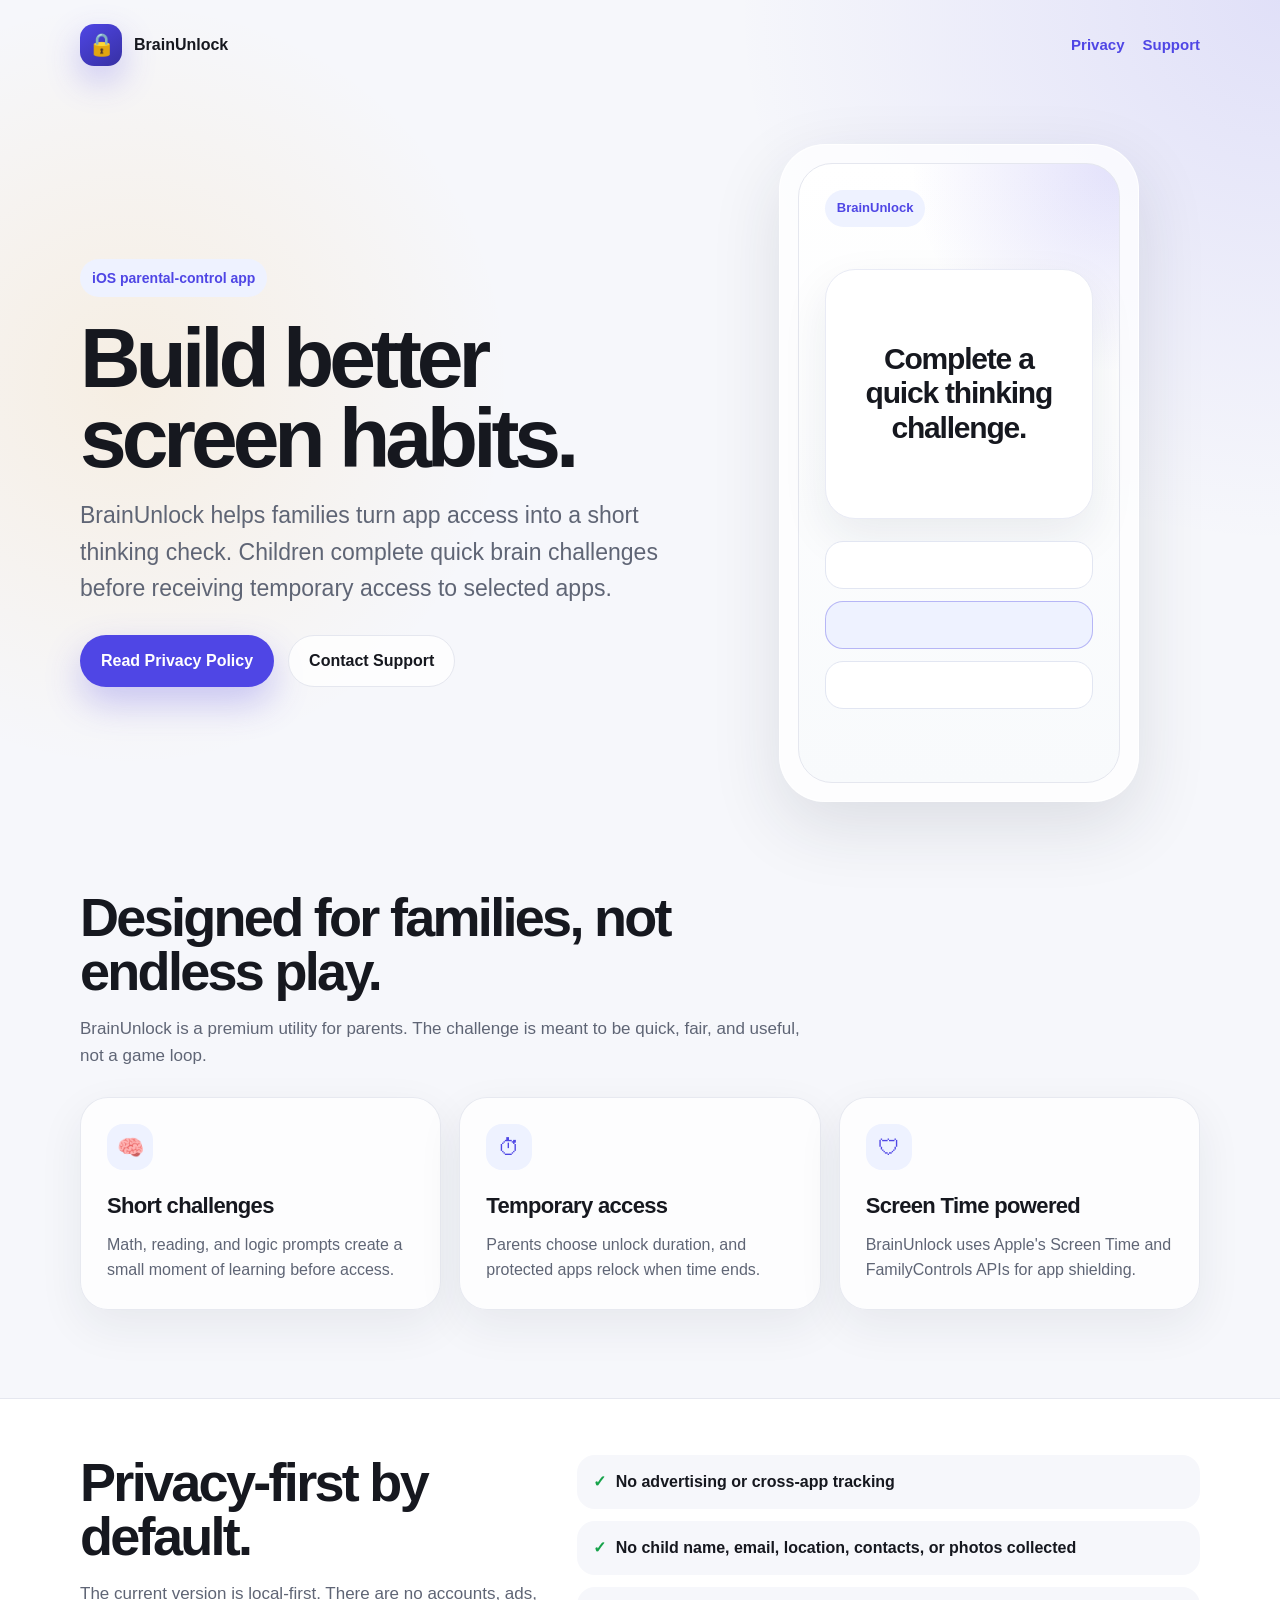
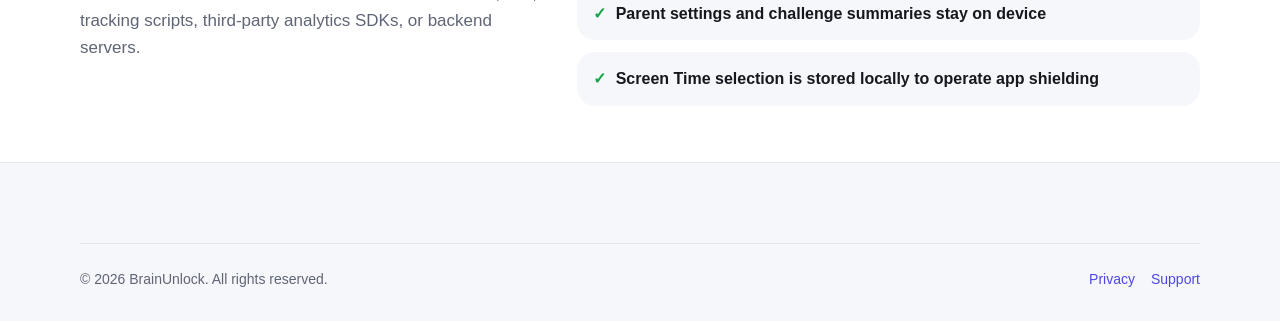
==== index.html @ 7a9edacd "Add BrainUnlock GitHub Pages site" ====
<!doctype html>
<html lang="en">
  <head>
    <meta charset="utf-8" />
    <meta name="viewport" content="width=device-width, initial-scale=1" />
    <meta
      name="description"
      content="BrainUnlock helps families build better screen habits with short thinking challenges before app access."
    />
    <title>BrainUnlock | Better screen habits</title>
    <link rel="stylesheet" href="styles.css" />
  </head>
  <body>
    <header class="site-header">
      <a class="brand-lockup" href="index.html" aria-label="BrainUnlock home">
        <span class="logo-mark" aria-hidden="true">🔒</span>
        <span>BrainUnlock</span>
      </a>
      <nav class="nav-links" aria-label="Main navigation">
        <a href="privacy.html">Privacy</a>
        <a href="support.html">Support</a>
      </nav>
    </header>

    <main>
      <section class="hero">
        <div>
          <span class="eyebrow">iOS parental-control app</span>
          <h1>Build better screen habits.</h1>
          <p class="hero-copy">
            BrainUnlock helps families turn app access into a short thinking check.
            Children complete quick brain challenges before receiving temporary access
            to selected apps.
          </p>
          <div class="cta-row">
            <a class="button primary" href="privacy.html">Read Privacy Policy</a>
            <a class="button secondary" href="support.html">Contact Support</a>
          </div>
        </div>

        <div class="phone-card" aria-label="BrainUnlock app preview">
          <div class="phone-screen">
            <div class="status-pill">BrainUnlock</div>
            <div class="challenge-card">
              <strong>Complete a quick thinking challenge.</strong>
            </div>
            <div class="answer-lines" aria-hidden="true">
              <div class="answer-line"></div>
              <div class="answer-line active"></div>
              <div class="answer-line"></div>
            </div>
          </div>
        </div>
      </section>

      <section class="section">
        <div class="section-header">
          <h2>Designed for families, not endless play.</h2>
          <p>
            BrainUnlock is a premium utility for parents. The challenge is meant
            to be quick, fair, and useful, not a game loop.
          </p>
        </div>
        <div class="grid">
          <article class="card">
            <div class="card-icon">🧠</div>
            <h3>Short challenges</h3>
            <p>Math, reading, and logic prompts create a small moment of learning before access.</p>
          </article>
          <article class="card">
            <div class="card-icon">⏱</div>
            <h3>Temporary access</h3>
            <p>Parents choose unlock duration, and protected apps relock when time ends.</p>
          </article>
          <article class="card">
            <div class="card-icon">🛡</div>
            <h3>Screen Time powered</h3>
            <p>BrainUnlock uses Apple's Screen Time and FamilyControls APIs for app shielding.</p>
          </article>
        </div>
      </section>

      <section class="privacy-band">
        <div class="privacy-band-inner">
          <div class="section-header">
            <h2>Privacy-first by default.</h2>
            <p>
              The current version is local-first. There are no accounts, ads,
              tracking scripts, third-party analytics SDKs, or backend servers.
            </p>
          </div>
          <ul class="check-list">
            <li>No advertising or cross-app tracking</li>
            <li>No child name, email, location, contacts, or photos collected</li>
            <li>Parent settings and challenge summaries stay on device</li>
            <li>Screen Time selection is stored locally to operate app shielding</li>
          </ul>
        </div>
      </section>
    </main>

    <footer class="site-footer">
      <span>© 2026 BrainUnlock. All rights reserved.</span>
      <span class="footer-links">
        <a href="privacy.html">Privacy</a>
        <a href="support.html">Support</a>
      </span>
    </footer>
  </body>
</html>
---- styles.css ----
:root {
  --brand: #4f46e5;
  --brand-dark: #3730a3;
  --brand-tint: #eef2ff;
  --warm: #f59e0b;
  --ink: #16181f;
  --muted: #5f6575;
  --soft: #f6f7fb;
  --card: #ffffff;
  --line: #e5e7ef;
  --success: #16a34a;
  --radius: 28px;
  --shadow: 0 24px 70px rgba(30, 41, 59, 0.12);
}

* {
  box-sizing: border-box;
}

body {
  margin: 0;
  color: var(--ink);
  background:
    radial-gradient(circle at top right, rgba(79, 70, 229, 0.13), transparent 34rem),
    radial-gradient(circle at 10% 20%, rgba(245, 158, 11, 0.1), transparent 24rem),
    var(--soft);
  font-family: ui-rounded, "SF Pro Rounded", "SF Pro Display", -apple-system, BlinkMacSystemFont, "Segoe UI", sans-serif;
  line-height: 1.6;
}

body.policy-page {
  background: var(--soft);
}

a {
  color: var(--brand);
  text-decoration: none;
}

a:hover {
  text-decoration: underline;
}

.site-header,
.hero,
.section,
.privacy-band-inner,
.site-footer {
  width: min(1120px, calc(100% - 40px));
  margin-left: auto;
  margin-right: auto;
}

.site-header {
  padding: 24px 0;
  display: flex;
  align-items: center;
  justify-content: space-between;
  gap: 20px;
}

.brand-lockup {
  display: flex;
  align-items: center;
  gap: 12px;
  font-weight: 800;
  color: var(--ink);
}

.logo-mark {
  width: 42px;
  height: 42px;
  border-radius: 14px;
  display: grid;
  place-items: center;
  color: white;
  font-size: 22px;
  background: linear-gradient(145deg, var(--brand), var(--brand-dark));
  box-shadow: 0 14px 34px rgba(79, 70, 229, 0.28);
}

.nav-links {
  display: flex;
  align-items: center;
  gap: 18px;
  font-size: 15px;
  font-weight: 700;
}

.hero {
  margin-top: 54px;
  display: grid;
  grid-template-columns: 1.1fr 0.9fr;
  gap: 48px;
  align-items: center;
}

.eyebrow {
  display: inline-flex;
  align-items: center;
  gap: 8px;
  padding: 8px 12px;
  border-radius: 999px;
  background: var(--brand-tint);
  color: var(--brand);
  font-weight: 800;
  font-size: 14px;
}

h1 {
  margin: 22px 0 18px;
  font-size: clamp(46px, 8vw, 84px);
  line-height: 0.95;
  letter-spacing: -0.06em;
}

.hero-copy {
  margin: 0 0 28px;
  max-width: 660px;
  color: var(--muted);
  font-size: clamp(18px, 2.6vw, 23px);
}

.cta-row {
  display: flex;
  flex-wrap: wrap;
  gap: 14px;
}

.button {
  display: inline-flex;
  align-items: center;
  justify-content: center;
  min-height: 52px;
  padding: 0 20px;
  border-radius: 999px;
  font-weight: 800;
  border: 1px solid transparent;
}

.button.primary {
  color: #fff;
  background: var(--brand);
  box-shadow: 0 16px 36px rgba(79, 70, 229, 0.28);
}

.button.secondary {
  color: var(--ink);
  background: rgba(255, 255, 255, 0.78);
  border-color: var(--line);
}

.phone-card {
  justify-self: center;
  width: min(360px, 100%);
  padding: 18px;
  border-radius: 46px;
  background: rgba(255, 255, 255, 0.72);
  border: 1px solid rgba(255, 255, 255, 0.9);
  box-shadow: var(--shadow);
}

.phone-screen {
  min-height: 620px;
  border-radius: 34px;
  padding: 26px;
  background:
    radial-gradient(circle at top right, rgba(79, 70, 229, 0.16), transparent 13rem),
    linear-gradient(180deg, #ffffff, #f8fafc);
  border: 1px solid var(--line);
}

.status-pill {
  width: fit-content;
  padding: 8px 12px;
  border-radius: 999px;
  color: var(--brand);
  background: var(--brand-tint);
  font-size: 13px;
  font-weight: 800;
}

.challenge-card {
  margin-top: 42px;
  padding: 28px;
  min-height: 250px;
  border-radius: 30px;
  background: #fff;
  border: 1px solid #e9ebf5;
  display: grid;
  place-items: center;
  text-align: center;
  box-shadow: 0 18px 46px rgba(30, 41, 59, 0.08);
}

.challenge-card strong {
  font-size: 30px;
  line-height: 1.16;
  letter-spacing: -0.04em;
}

.answer-lines {
  display: grid;
  gap: 12px;
  margin-top: 22px;
}

.answer-line {
  height: 48px;
  border-radius: 18px;
  background: #fff;
  border: 1px solid #e2e6f2;
}

.answer-line.active {
  border-color: rgba(79, 70, 229, 0.35);
  background: var(--brand-tint);
}

.section {
  margin-top: 88px;
}

.section-header {
  max-width: 720px;
  margin-bottom: 28px;
}

.section-header h2,
.policy h1 {
  margin: 0 0 12px;
  font-size: clamp(34px, 5vw, 54px);
  line-height: 1;
  letter-spacing: -0.05em;
}

.section-header p,
.policy p,
.policy li {
  color: var(--muted);
  font-size: 17px;
}

.grid {
  display: grid;
  grid-template-columns: repeat(3, 1fr);
  gap: 18px;
}

.card {
  padding: 26px;
  border-radius: var(--radius);
  background: rgba(255, 255, 255, 0.78);
  border: 1px solid rgba(229, 231, 239, 0.9);
  box-shadow: 0 16px 46px rgba(30, 41, 59, 0.07);
}

.card-icon {
  width: 46px;
  height: 46px;
  border-radius: 16px;
  display: grid;
  place-items: center;
  margin-bottom: 18px;
  color: var(--brand);
  background: var(--brand-tint);
  font-size: 22px;
}

.card h3 {
  margin: 0 0 8px;
  font-size: 22px;
  letter-spacing: -0.03em;
}

.card p {
  margin: 0;
  color: var(--muted);
}

.privacy-band {
  margin-top: 88px;
  padding: 56px 0;
  background: #fff;
  border-top: 1px solid var(--line);
  border-bottom: 1px solid var(--line);
}

.privacy-band-inner {
  display: grid;
  grid-template-columns: 0.85fr 1.15fr;
  gap: 36px;
}

.check-list {
  display: grid;
  gap: 12px;
  margin: 0;
  padding: 0;
  list-style: none;
}

.check-list li {
  padding: 14px 16px;
  border-radius: 18px;
  background: var(--soft);
  color: var(--ink);
  font-weight: 700;
}

.check-list li::before {
  content: "✓";
  color: var(--success);
  margin-right: 10px;
}

.policy {
  width: min(860px, calc(100% - 40px));
  margin: 56px auto 90px;
  padding: 42px;
  border-radius: 32px;
  background: #fff;
  border: 1px solid var(--line);
  box-shadow: 0 20px 60px rgba(30, 41, 59, 0.08);
}

.policy h2 {
  margin-top: 34px;
  font-size: 26px;
  letter-spacing: -0.03em;
}

.policy ul {
  padding-left: 22px;
}

.policy .updated {
  color: var(--muted);
  font-weight: 700;
}

.site-footer {
  margin-top: 80px;
  margin-bottom: 30px;
  padding-top: 24px;
  border-top: 1px solid var(--line);
  display: flex;
  justify-content: space-between;
  gap: 20px;
  color: var(--muted);
  font-size: 14px;
}

.footer-links {
  display: flex;
  gap: 16px;
}

@media (max-width: 860px) {
  .site-header,
  .site-footer {
    align-items: flex-start;
    flex-direction: column;
  }

  .hero,
  .privacy-band-inner {
    grid-template-columns: 1fr;
  }

  .hero {
    margin-top: 30px;
  }

  .grid {
    grid-template-columns: 1fr;
  }

  .phone-card {
    width: min(340px, 100%);
  }

  .phone-screen {
    min-height: 520px;
  }

  .policy {
    padding: 28px;
  }
}
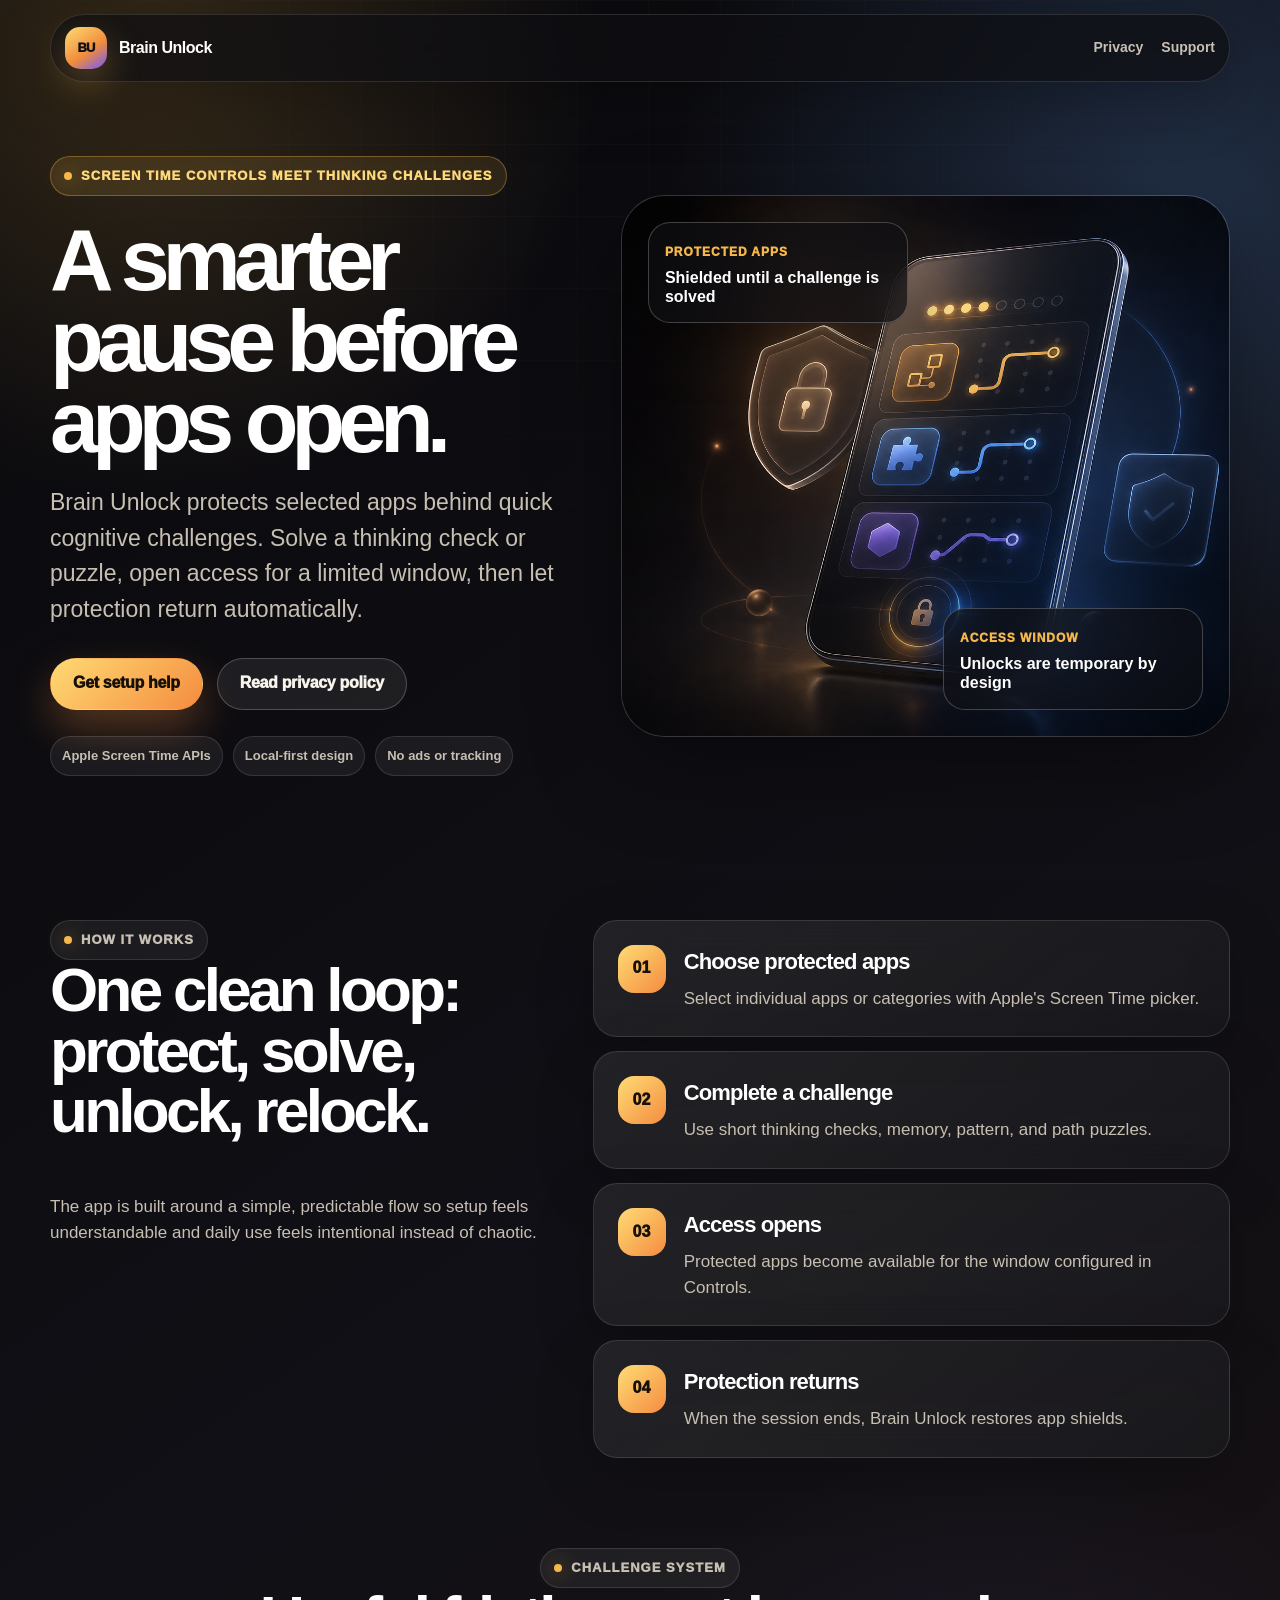
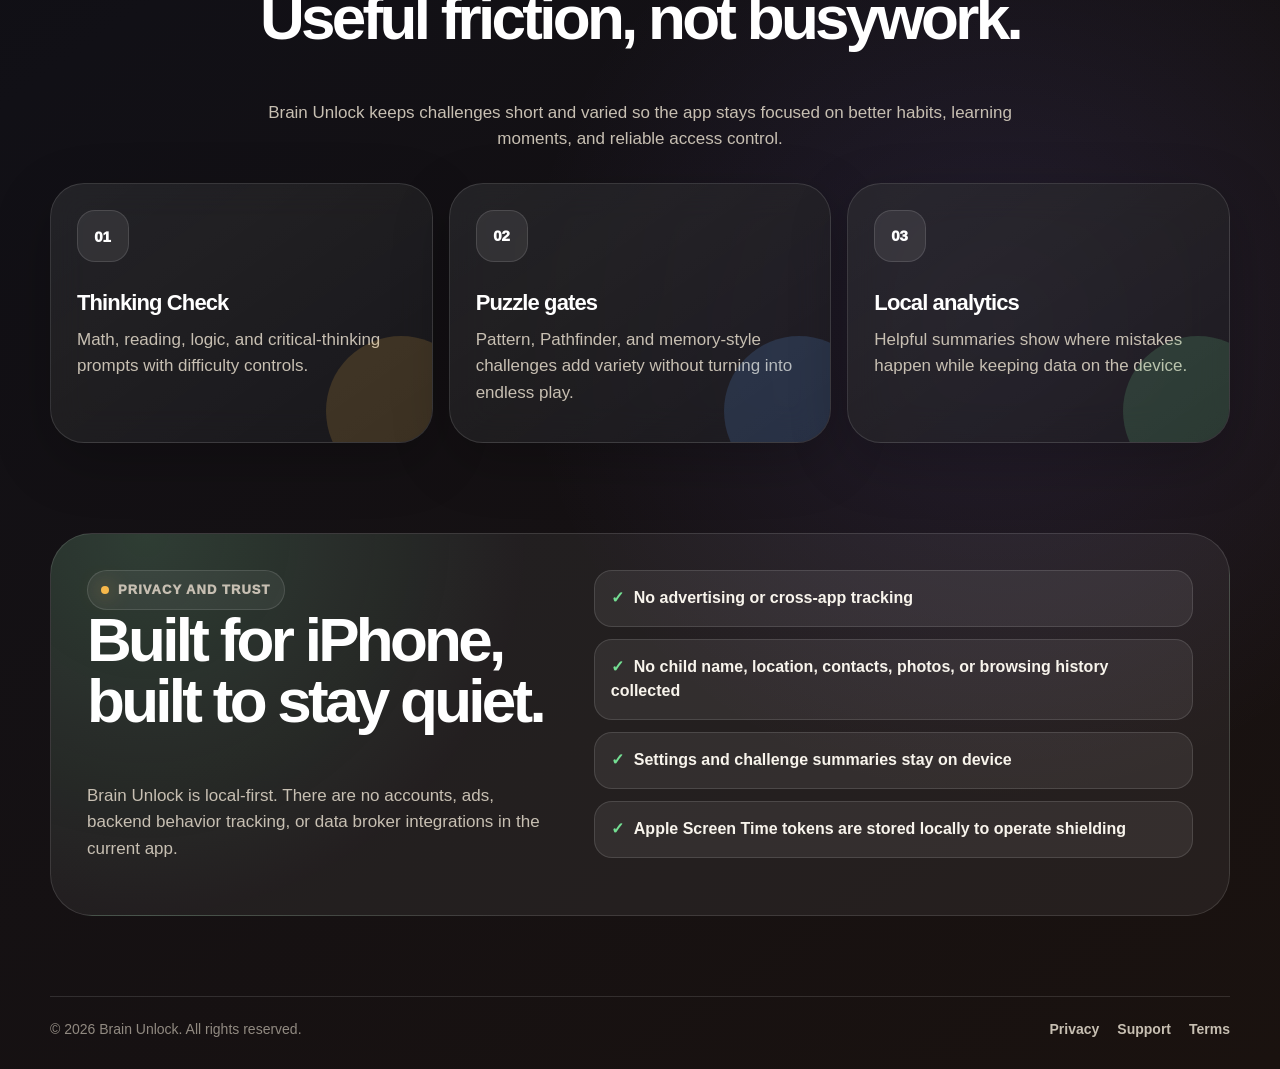
==== commit ee00f7a4: "Polish public website and custom domain" ====
--- a/index.html
+++ b/index.html
@@ -5,105 +5,152 @@
     <meta name="viewport" content="width=device-width, initial-scale=1" />
     <meta
       name="description"
-      content="BrainUnlock helps families build better screen habits with short thinking challenges before app access."
+      content="Brain Unlock helps families create a smarter pause before protected apps open, using short thinking challenges, puzzles, and Apple Screen Time."
     />
-    <title>BrainUnlock | Better screen habits</title>
+    <link rel="canonical" href="https://www.brainunlock.app/" />
+    <meta property="og:title" content="Brain Unlock | A smarter pause before apps open" />
+    <meta
+      property="og:description"
+      content="Protected apps, short thinking challenges, puzzle gates, and privacy-first Screen Time controls for iPhone."
+    />
+    <meta property="og:type" content="website" />
+    <meta property="og:url" content="https://www.brainunlock.app/" />
+    <title>Brain Unlock | A smarter pause before apps open</title>
     <link rel="stylesheet" href="styles.css" />
   </head>
   <body>
     <header class="site-header">
-      <a class="brand-lockup" href="index.html" aria-label="BrainUnlock home">
-        <span class="logo-mark" aria-hidden="true">🔒</span>
-        <span>BrainUnlock</span>
+      <a class="brand-lockup" href="https://www.brainunlock.app/" aria-label="Brain Unlock home">
+        <span class="logo-mark" aria-hidden="true">BU</span>
+        <span>Brain Unlock</span>
       </a>
       <nav class="nav-links" aria-label="Main navigation">
-        <a href="privacy.html">Privacy</a>
-        <a href="support.html">Support</a>
+        <a href="https://www.brainunlock.app/privacy.html">Privacy</a>
+        <a href="https://www.brainunlock.app/support.html">Support</a>
       </nav>
     </header>
 
     <main>
       <section class="hero">
-        <div>
-          <span class="eyebrow">iOS parental-control app</span>
-          <h1>Build better screen habits.</h1>
+        <div class="hero-copy-block">
+          <span class="eyebrow">Screen Time controls meet thinking challenges</span>
+          <h1>A smarter pause before apps open.</h1>
           <p class="hero-copy">
-            BrainUnlock helps families turn app access into a short thinking check.
-            Children complete quick brain challenges before receiving temporary access
-            to selected apps.
+            Brain Unlock protects selected apps behind quick cognitive challenges.
+            Solve a thinking check or puzzle, open access for a limited window, then
+            let protection return automatically.
           </p>
           <div class="cta-row">
-            <a class="button primary" href="privacy.html">Read Privacy Policy</a>
-            <a class="button secondary" href="support.html">Contact Support</a>
+            <a class="button primary" href="https://www.brainunlock.app/support.html">Get setup help</a>
+            <a class="button secondary" href="https://www.brainunlock.app/privacy.html">Read privacy policy</a>
+          </div>
+          <div class="trust-row" aria-label="Product highlights">
+            <span>Apple Screen Time APIs</span>
+            <span>Local-first design</span>
+            <span>No ads or tracking</span>
           </div>
         </div>
 
-        <div class="phone-card" aria-label="BrainUnlock app preview">
-          <div class="phone-screen">
-            <div class="status-pill">BrainUnlock</div>
-            <div class="challenge-card">
-              <strong>Complete a quick thinking challenge.</strong>
-            </div>
-            <div class="answer-lines" aria-hidden="true">
-              <div class="answer-line"></div>
-              <div class="answer-line active"></div>
-              <div class="answer-line"></div>
-            </div>
+        <div class="hero-visual" aria-label="Brain Unlock premium product visual">
+          <img src="assets/brainunlock-hero.png" alt="Abstract Brain Unlock app visual showing protected access, puzzle paths, and lock controls" />
+          <div class="floating-card top-card">
+            <span class="mini-label">Protected apps</span>
+            <strong>Shielded until a challenge is solved</strong>
+          </div>
+          <div class="floating-card bottom-card">
+            <span class="mini-label">Access window</span>
+            <strong>Unlocks are temporary by design</strong>
           </div>
         </div>
       </section>
 
-      <section class="section">
-        <div class="section-header">
-          <h2>Designed for families, not endless play.</h2>
+      <section class="section split-section">
+        <div class="section-header sticky-copy">
+          <span class="eyebrow subtle">How it works</span>
+          <h2>One clean loop: protect, solve, unlock, relock.</h2>
           <p>
-            BrainUnlock is a premium utility for parents. The challenge is meant
-            to be quick, fair, and useful, not a game loop.
+            The app is built around a simple, predictable flow so setup feels
+            understandable and daily use feels intentional instead of chaotic.
           </p>
         </div>
-        <div class="grid">
-          <article class="card">
-            <div class="card-icon">🧠</div>
-            <h3>Short challenges</h3>
-            <p>Math, reading, and logic prompts create a small moment of learning before access.</p>
+        <div class="steps">
+          <article class="step-card">
+            <span>01</span>
+            <h3>Choose protected apps</h3>
+            <p>Select individual apps or categories with Apple's Screen Time picker.</p>
           </article>
-          <article class="card">
-            <div class="card-icon">⏱</div>
-            <h3>Temporary access</h3>
-            <p>Parents choose unlock duration, and protected apps relock when time ends.</p>
+          <article class="step-card">
+            <span>02</span>
+            <h3>Complete a challenge</h3>
+            <p>Use short thinking checks, memory, pattern, and path puzzles.</p>
           </article>
-          <article class="card">
-            <div class="card-icon">🛡</div>
-            <h3>Screen Time powered</h3>
-            <p>BrainUnlock uses Apple's Screen Time and FamilyControls APIs for app shielding.</p>
+          <article class="step-card">
+            <span>03</span>
+            <h3>Access opens</h3>
+            <p>Protected apps become available for the window configured in Controls.</p>
+          </article>
+          <article class="step-card">
+            <span>04</span>
+            <h3>Protection returns</h3>
+            <p>When the session ends, Brain Unlock restores app shields.</p>
           </article>
         </div>
       </section>
 
-      <section class="privacy-band">
+      <section class="section">
+        <div class="section-header centered">
+          <span class="eyebrow subtle">Challenge system</span>
+          <h2>Useful friction, not busywork.</h2>
+          <p>
+            Brain Unlock keeps challenges short and varied so the app stays
+            focused on better habits, learning moments, and reliable access control.
+          </p>
+        </div>
+        <div class="feature-grid">
+          <article class="feature-card amber">
+            <div class="card-icon">01</div>
+            <h3>Thinking Check</h3>
+            <p>Math, reading, logic, and critical-thinking prompts with difficulty controls.</p>
+          </article>
+          <article class="feature-card blue">
+            <div class="card-icon">02</div>
+            <h3>Puzzle gates</h3>
+            <p>Pattern, Pathfinder, and memory-style challenges add variety without turning into endless play.</p>
+          </article>
+          <article class="feature-card green">
+            <div class="card-icon">03</div>
+            <h3>Local analytics</h3>
+            <p>Helpful summaries show where mistakes happen while keeping data on the device.</p>
+          </article>
+        </div>
+      </section>
+
+      <section class="section privacy-band">
         <div class="privacy-band-inner">
-          <div class="section-header">
-            <h2>Privacy-first by default.</h2>
+          <div>
+            <span class="eyebrow subtle">Privacy and trust</span>
+            <h2>Built for iPhone, built to stay quiet.</h2>
             <p>
-              The current version is local-first. There are no accounts, ads,
-              tracking scripts, third-party analytics SDKs, or backend servers.
+              Brain Unlock is local-first. There are no accounts, ads, backend
+              behavior tracking, or data broker integrations in the current app.
             </p>
           </div>
           <ul class="check-list">
             <li>No advertising or cross-app tracking</li>
-            <li>No child name, email, location, contacts, or photos collected</li>
-            <li>Parent settings and challenge summaries stay on device</li>
-            <li>Screen Time selection is stored locally to operate app shielding</li>
+            <li>No child name, location, contacts, photos, or browsing history collected</li>
+            <li>Settings and challenge summaries stay on device</li>
+            <li>Apple Screen Time tokens are stored locally to operate shielding</li>
           </ul>
         </div>
       </section>
     </main>
 
     <footer class="site-footer">
-      <span>© 2026 BrainUnlock. All rights reserved.</span>
+      <span>© 2026 Brain Unlock. All rights reserved.</span>
       <span class="footer-links">
-        <a href="privacy.html">Privacy</a>
-        <a href="support.html">Support</a>
+        <a href="https://www.brainunlock.app/privacy.html">Privacy</a>
+        <a href="https://www.brainunlock.app/support.html">Support</a>
+        <a href="https://www.apple.com/legal/internet-services/itunes/dev/stdeula/">Terms</a>
       </span>
     </footer>
   </body>
--- a/styles.css
+++ b/styles.css
@@ -1,39 +1,70 @@
 :root {
-  --brand: #4f46e5;
-  --brand-dark: #3730a3;
-  --brand-tint: #eef2ff;
-  --warm: #f59e0b;
-  --ink: #16181f;
-  --muted: #5f6575;
-  --soft: #f6f7fb;
-  --card: #ffffff;
-  --line: #e5e7ef;
-  --success: #16a34a;
-  --radius: 28px;
-  --shadow: 0 24px 70px rgba(30, 41, 59, 0.12);
+  --ink: #f8f4ec;
+  --ink-strong: #ffffff;
+  --muted: #c7bfb2;
+  --muted-2: #918a81;
+  --deep: #0d0d10;
+  --deep-2: #15131a;
+  --panel: rgba(30, 29, 35, 0.78);
+  --panel-strong: rgba(245, 238, 225, 0.08);
+  --line: rgba(255, 255, 255, 0.12);
+  --line-strong: rgba(255, 255, 255, 0.22);
+  --gold: #f7b84b;
+  --gold-2: #f38d3d;
+  --blue: #67a9ff;
+  --green: #74df93;
+  --purple: #8f7cff;
+  --paper: #fffaf0;
+  --paper-ink: #171512;
+  --paper-muted: #625a50;
+  --radius-xl: 34px;
+  --radius-lg: 24px;
+  --radius-md: 18px;
+  --shadow: 0 28px 90px rgba(0, 0, 0, 0.38);
 }
 
 * {
   box-sizing: border-box;
+}
+
+html {
+  scroll-behavior: smooth;
 }
 
 body {
   margin: 0;
   color: var(--ink);
   background:
-    radial-gradient(circle at top right, rgba(79, 70, 229, 0.13), transparent 34rem),
-    radial-gradient(circle at 10% 20%, rgba(245, 158, 11, 0.1), transparent 24rem),
-    var(--soft);
+    radial-gradient(circle at 12% 2%, rgba(247, 184, 75, 0.18), transparent 28rem),
+    radial-gradient(circle at 92% 8%, rgba(103, 169, 255, 0.22), transparent 32rem),
+    radial-gradient(circle at 78% 72%, rgba(143, 124, 255, 0.12), transparent 30rem),
+    linear-gradient(145deg, #09090c 0%, #111016 48%, #1a120f 100%);
   font-family: ui-rounded, "SF Pro Rounded", "SF Pro Display", -apple-system, BlinkMacSystemFont, "Segoe UI", sans-serif;
-  line-height: 1.6;
+  line-height: 1.55;
+  min-height: 100vh;
+}
+
+body::before {
+  content: "";
+  position: fixed;
+  inset: 0;
+  pointer-events: none;
+  background:
+    linear-gradient(rgba(255, 255, 255, 0.026) 1px, transparent 1px),
+    linear-gradient(90deg, rgba(255, 255, 255, 0.02) 1px, transparent 1px);
+  background-size: 72px 72px;
+  mask-image: radial-gradient(circle at 50% 0%, black, transparent 72%);
 }
 
 body.policy-page {
-  background: var(--soft);
+  background:
+    radial-gradient(circle at 10% 0%, rgba(247, 184, 75, 0.15), transparent 24rem),
+    radial-gradient(circle at 90% 0%, rgba(103, 169, 255, 0.14), transparent 28rem),
+    linear-gradient(145deg, #0a0a0d, #141217 60%, #19110f);
 }
 
 a {
-  color: var(--brand);
+  color: var(--gold);
   text-decoration: none;
 }
 
@@ -44,87 +75,153 @@
 .site-header,
 .hero,
 .section,
-.privacy-band-inner,
 .site-footer {
-  width: min(1120px, calc(100% - 40px));
+  width: min(1180px, calc(100% - 40px));
   margin-left: auto;
   margin-right: auto;
 }
 
 .site-header {
-  padding: 24px 0;
+  position: sticky;
+  top: 14px;
+  z-index: 10;
+  margin-top: 14px;
+  padding: 12px 14px;
   display: flex;
   align-items: center;
   justify-content: space-between;
   gap: 20px;
+  border: 1px solid var(--line);
+  border-radius: 999px;
+  background: rgba(15, 14, 18, 0.72);
+  box-shadow: 0 18px 60px rgba(0, 0, 0, 0.26);
+  backdrop-filter: blur(18px);
 }
 
 .brand-lockup {
   display: flex;
   align-items: center;
   gap: 12px;
-  font-weight: 800;
-  color: var(--ink);
+  color: var(--ink-strong);
+  font-weight: 900;
+  letter-spacing: -0.03em;
 }
 
 .logo-mark {
   width: 42px;
   height: 42px;
-  border-radius: 14px;
+  border-radius: 15px;
   display: grid;
   place-items: center;
-  color: white;
-  font-size: 22px;
-  background: linear-gradient(145deg, var(--brand), var(--brand-dark));
-  box-shadow: 0 14px 34px rgba(79, 70, 229, 0.28);
-}
-
-.nav-links {
+  color: #111016;
+  font-size: 13px;
+  font-weight: 950;
+  letter-spacing: -0.07em;
+  background: linear-gradient(145deg, #ffdc74, #f08c3b 58%, #7058ff);
+  box-shadow: 0 14px 36px rgba(247, 184, 75, 0.32);
+}
+
+.nav-links,
+.footer-links {
   display: flex;
   align-items: center;
   gap: 18px;
-  font-size: 15px;
-  font-weight: 700;
+  font-size: 14px;
+  font-weight: 800;
+}
+
+.nav-links a {
+  color: var(--muted);
+}
+
+.nav-links a:hover {
+  color: var(--ink-strong);
 }
 
 .hero {
-  margin-top: 54px;
-  display: grid;
-  grid-template-columns: 1.1fr 0.9fr;
-  gap: 48px;
+  min-height: min(720px, calc(100vh - 88px));
+  padding: 74px 0 54px;
+  display: grid;
+  grid-template-columns: 0.92fr 1.08fr;
+  gap: 52px;
   align-items: center;
+}
+
+.hero-copy-block {
+  position: relative;
+  z-index: 2;
 }
 
 .eyebrow {
   display: inline-flex;
   align-items: center;
-  gap: 8px;
-  padding: 8px 12px;
+  gap: 9px;
+  padding: 9px 13px;
+  border: 1px solid rgba(247, 184, 75, 0.34);
   border-radius: 999px;
-  background: var(--brand-tint);
-  color: var(--brand);
-  font-weight: 800;
-  font-size: 14px;
+  color: #ffd879;
+  background: rgba(247, 184, 75, 0.12);
+  font-size: 13px;
+  font-weight: 950;
+  letter-spacing: 0.08em;
+  text-transform: uppercase;
+}
+
+.eyebrow::before {
+  content: "";
+  width: 8px;
+  height: 8px;
+  border-radius: 999px;
+  background: var(--gold);
+  box-shadow: 0 0 20px rgba(247, 184, 75, 0.75);
+}
+
+.eyebrow.subtle {
+  color: var(--muted);
+  background: rgba(255, 255, 255, 0.06);
+  border-color: var(--line);
+}
+
+h1,
+h2,
+h3,
+p {
+  margin-top: 0;
 }
 
 h1 {
-  margin: 22px 0 18px;
-  font-size: clamp(46px, 8vw, 84px);
-  line-height: 0.95;
+  margin: 24px 0 22px;
+  max-width: 720px;
+  color: var(--ink-strong);
+  font-size: clamp(50px, 7vw, 88px);
+  line-height: 0.92;
+  letter-spacing: -0.08em;
+}
+
+h2 {
+  color: var(--ink-strong);
+  font-size: clamp(36px, 5vw, 62px);
+  line-height: 0.98;
   letter-spacing: -0.06em;
 }
 
+h3 {
+  color: var(--ink-strong);
+  font-size: 22px;
+  letter-spacing: -0.04em;
+}
+
 .hero-copy {
-  margin: 0 0 28px;
-  max-width: 660px;
+  max-width: 690px;
   color: var(--muted);
-  font-size: clamp(18px, 2.6vw, 23px);
+  font-size: clamp(18px, 2vw, 23px);
 }
 
 .cta-row {
   display: flex;
   flex-wrap: wrap;
   gap: 14px;
+  margin-top: 30px;
 }
 
 .button {
@@ -132,164 +229,259 @@
   align-items: center;
   justify-content: center;
   min-height: 52px;
-  padding: 0 20px;
+  padding: 0 22px;
   border-radius: 999px;
-  font-weight: 800;
+  font-weight: 950;
+  letter-spacing: -0.02em;
   border: 1px solid transparent;
 }
 
 .button.primary {
-  color: #fff;
-  background: var(--brand);
-  box-shadow: 0 16px 36px rgba(79, 70, 229, 0.28);
+  color: #171008;
+  background: linear-gradient(135deg, #ffda73, #f48c3f);
+  box-shadow: 0 18px 42px rgba(243, 141, 61, 0.32);
 }
 
 .button.secondary {
   color: var(--ink);
-  background: rgba(255, 255, 255, 0.78);
-  border-color: var(--line);
-}
-
-.phone-card {
-  justify-self: center;
-  width: min(360px, 100%);
-  padding: 18px;
-  border-radius: 46px;
-  background: rgba(255, 255, 255, 0.72);
-  border: 1px solid rgba(255, 255, 255, 0.9);
-  box-shadow: var(--shadow);
-}
-
-.phone-screen {
-  min-height: 620px;
-  border-radius: 34px;
-  padding: 26px;
-  background:
-    radial-gradient(circle at top right, rgba(79, 70, 229, 0.16), transparent 13rem),
-    linear-gradient(180deg, #ffffff, #f8fafc);
+  background: rgba(255, 255, 255, 0.07);
+  border-color: var(--line-strong);
+}
+
+.trust-row {
+  margin-top: 26px;
+  display: flex;
+  flex-wrap: wrap;
+  gap: 10px;
+}
+
+.trust-row span {
+  padding: 9px 11px;
+  border-radius: 999px;
+  color: var(--muted);
+  background: rgba(255, 255, 255, 0.06);
   border: 1px solid var(--line);
-}
-
-.status-pill {
-  width: fit-content;
-  padding: 8px 12px;
-  border-radius: 999px;
-  color: var(--brand);
-  background: var(--brand-tint);
   font-size: 13px;
   font-weight: 800;
 }
 
-.challenge-card {
-  margin-top: 42px;
-  padding: 28px;
-  min-height: 250px;
-  border-radius: 30px;
-  background: #fff;
-  border: 1px solid #e9ebf5;
-  display: grid;
-  place-items: center;
+.hero-visual {
+  position: relative;
+  min-height: 540px;
+  border-radius: 44px;
+  overflow: hidden;
+  background: rgba(255, 255, 255, 0.06);
+  border: 1px solid var(--line);
+  box-shadow: var(--shadow);
+}
+
+.hero-visual img {
+  width: 100%;
+  height: 100%;
+  min-height: 540px;
+  object-fit: cover;
+  display: block;
+}
+
+.hero-visual::after {
+  content: "";
+  position: absolute;
+  inset: 0;
+  pointer-events: none;
+  background:
+    linear-gradient(180deg, transparent 55%, rgba(0, 0, 0, 0.35)),
+    radial-gradient(circle at 50% 12%, transparent, rgba(0, 0, 0, 0.08));
+}
+
+.floating-card {
+  position: absolute;
+  z-index: 2;
+  max-width: 260px;
+  padding: 16px;
+  border-radius: 22px;
+  background: rgba(15, 14, 18, 0.72);
+  border: 1px solid var(--line-strong);
+  box-shadow: 0 20px 56px rgba(0, 0, 0, 0.38);
+  backdrop-filter: blur(18px);
+}
+
+.floating-card strong {
+  display: block;
+  margin-top: 5px;
+  color: var(--ink-strong);
+  line-height: 1.18;
+}
+
+.top-card {
+  top: 26px;
+  left: 26px;
+}
+
+.bottom-card {
+  right: 26px;
+  bottom: 26px;
+}
+
+.mini-label {
+  display: inline-block;
+  color: var(--gold);
+  font-size: 12px;
+  font-weight: 950;
+  letter-spacing: 0.08em;
+  text-transform: uppercase;
+}
+
+.section {
+  margin-top: 90px;
+}
+
+.section-header {
+  max-width: 760px;
+  margin-bottom: 30px;
+}
+
+.section-header.centered {
+  margin-left: auto;
+  margin-right: auto;
   text-align: center;
-  box-shadow: 0 18px 46px rgba(30, 41, 59, 0.08);
-}
-
-.challenge-card strong {
-  font-size: 30px;
-  line-height: 1.16;
-  letter-spacing: -0.04em;
-}
-
-.answer-lines {
-  display: grid;
-  gap: 12px;
-  margin-top: 22px;
-}
-
-.answer-line {
-  height: 48px;
-  border-radius: 18px;
-  background: #fff;
-  border: 1px solid #e2e6f2;
-}
-
-.answer-line.active {
-  border-color: rgba(79, 70, 229, 0.35);
-  background: var(--brand-tint);
-}
-
-.section {
-  margin-top: 88px;
-}
-
-.section-header {
-  max-width: 720px;
-  margin-bottom: 28px;
-}
-
-.section-header h2,
-.policy h1 {
-  margin: 0 0 12px;
-  font-size: clamp(34px, 5vw, 54px);
-  line-height: 1;
-  letter-spacing: -0.05em;
 }
 
 .section-header p,
+.step-card p,
+.feature-card p,
+.privacy-band p,
 .policy p,
 .policy li {
   color: var(--muted);
   font-size: 17px;
 }
 
-.grid {
-  display: grid;
-  grid-template-columns: repeat(3, 1fr);
-  gap: 18px;
-}
-
-.card {
+.split-section {
+  display: grid;
+  grid-template-columns: 0.88fr 1.12fr;
+  gap: 42px;
+  align-items: start;
+}
+
+.sticky-copy {
+  position: sticky;
+  top: 120px;
+}
+
+.steps {
+  display: grid;
+  gap: 14px;
+}
+
+.step-card,
+.feature-card,
+.policy,
+.support-callout {
+  border: 1px solid var(--line);
+  background:
+    linear-gradient(145deg, rgba(255, 255, 255, 0.085), rgba(255, 255, 255, 0.035)),
+    rgba(15, 14, 18, 0.52);
+  box-shadow: 0 18px 58px rgba(0, 0, 0, 0.22);
+  backdrop-filter: blur(18px);
+}
+
+.step-card {
+  padding: 24px;
+  border-radius: var(--radius-lg);
+  display: grid;
+  grid-template-columns: auto 1fr;
+  column-gap: 18px;
+}
+
+.step-card span {
+  grid-row: span 2;
+  width: 48px;
+  height: 48px;
+  border-radius: 16px;
+  display: grid;
+  place-items: center;
+  color: #171008;
+  background: linear-gradient(135deg, #ffdc75, #f48c3f);
+  font-weight: 950;
+}
+
+.step-card h3,
+.feature-card h3 {
+  margin-bottom: 7px;
+}
+
+.step-card p,
+.feature-card p {
+  margin-bottom: 0;
+}
+
+.feature-grid {
+  display: grid;
+  grid-template-columns: repeat(3, minmax(0, 1fr));
+  gap: 16px;
+}
+
+.feature-card {
+  min-height: 260px;
   padding: 26px;
-  border-radius: var(--radius);
-  background: rgba(255, 255, 255, 0.78);
-  border: 1px solid rgba(229, 231, 239, 0.9);
-  box-shadow: 0 16px 46px rgba(30, 41, 59, 0.07);
+  border-radius: var(--radius-xl);
+  overflow: hidden;
+  position: relative;
+}
+
+.feature-card::after {
+  content: "";
+  position: absolute;
+  right: -44px;
+  bottom: -44px;
+  width: 150px;
+  height: 150px;
+  border-radius: 999px;
+  opacity: 0.16;
+  background: currentColor;
+}
+
+.feature-card.amber {
+  color: var(--gold);
+}
+
+.feature-card.blue {
+  color: var(--blue);
+}
+
+.feature-card.green {
+  color: var(--green);
 }
 
 .card-icon {
-  width: 46px;
-  height: 46px;
-  border-radius: 16px;
+  width: 52px;
+  height: 52px;
+  border-radius: 18px;
   display: grid;
   place-items: center;
-  margin-bottom: 18px;
-  color: var(--brand);
-  background: var(--brand-tint);
-  font-size: 22px;
-}
-
-.card h3 {
-  margin: 0 0 8px;
-  font-size: 22px;
-  letter-spacing: -0.03em;
-}
-
-.card p {
-  margin: 0;
-  color: var(--muted);
+  margin-bottom: 24px;
+  color: var(--ink-strong);
+  background: rgba(255, 255, 255, 0.08);
+  border: 1px solid var(--line);
+  font-size: 15px;
+  font-weight: 950;
 }
 
 .privacy-band {
-  margin-top: 88px;
-  padding: 56px 0;
-  background: #fff;
-  border-top: 1px solid var(--line);
-  border-bottom: 1px solid var(--line);
+  margin-bottom: 80px;
+  padding: 36px;
+  border-radius: 42px;
+  background:
+    radial-gradient(circle at 8% 0%, rgba(116, 223, 147, 0.16), transparent 24rem),
+    rgba(255, 255, 255, 0.06);
+  border: 1px solid var(--line);
 }
 
 .privacy-band-inner {
   display: grid;
-  grid-template-columns: 0.85fr 1.15fr;
+  grid-template-columns: 0.88fr 1.12fr;
   gap: 36px;
+  align-items: start;
 }
 
 .check-list {
@@ -301,33 +493,36 @@
 }
 
 .check-list li {
-  padding: 14px 16px;
+  padding: 15px 16px;
   border-radius: 18px;
-  background: var(--soft);
   color: var(--ink);
-  font-weight: 700;
+  background: rgba(255, 255, 255, 0.07);
+  border: 1px solid var(--line);
+  font-weight: 800;
 }
 
 .check-list li::before {
   content: "✓";
-  color: var(--success);
+  color: var(--green);
   margin-right: 10px;
 }
 
 .policy {
-  width: min(860px, calc(100% - 40px));
-  margin: 56px auto 90px;
-  padding: 42px;
-  border-radius: 32px;
-  background: #fff;
-  border: 1px solid var(--line);
-  box-shadow: 0 20px 60px rgba(30, 41, 59, 0.08);
+  width: min(920px, calc(100% - 40px));
+  margin: 70px auto 84px;
+  padding: clamp(28px, 5vw, 54px);
+  border-radius: 36px;
+}
+
+.policy h1 {
+  margin: 8px 0 18px;
+  font-size: clamp(44px, 7vw, 76px);
 }
 
 .policy h2 {
-  margin-top: 34px;
-  font-size: 26px;
-  letter-spacing: -0.03em;
+  margin: 38px 0 10px;
+  font-size: clamp(25px, 3vw, 34px);
+  letter-spacing: -0.04em;
 }
 
 .policy ul {
@@ -335,56 +530,143 @@
 }
 
 .policy .updated {
-  color: var(--muted);
-  font-weight: 700;
+  margin-bottom: 0;
+  color: var(--gold);
+  font-size: 13px;
+  font-weight: 950;
+  letter-spacing: 0.11em;
+  text-transform: uppercase;
+}
+
+.policy .lead {
+  color: var(--ink);
+  font-size: clamp(18px, 2vw, 22px);
+}
+
+.support-callout {
+  margin: 30px 0 10px;
+  padding: 24px;
+  border-radius: 26px;
+  display: flex;
+  align-items: center;
+  justify-content: space-between;
+  gap: 22px;
+}
+
+.support-callout h2 {
+  margin: 4px 0 8px;
+}
+
+.support-callout p {
+  margin-bottom: 0;
 }
 
 .site-footer {
-  margin-top: 80px;
-  margin-bottom: 30px;
-  padding-top: 24px;
+  margin-top: 20px;
+  margin-bottom: 28px;
+  padding: 22px 0 0;
   border-top: 1px solid var(--line);
   display: flex;
   justify-content: space-between;
   gap: 20px;
+  color: var(--muted-2);
+  font-size: 14px;
+}
+
+.footer-links a {
   color: var(--muted);
-  font-size: 14px;
-}
-
-.footer-links {
-  display: flex;
-  gap: 16px;
-}
-
-@media (max-width: 860px) {
+}
+
+@media (max-width: 940px) {
   .site-header,
   .site-footer {
     align-items: flex-start;
     flex-direction: column;
+    border-radius: 26px;
   }
 
   .hero,
+  .split-section,
   .privacy-band-inner {
     grid-template-columns: 1fr;
   }
 
   .hero {
-    margin-top: 30px;
-  }
-
-  .grid {
+    min-height: auto;
+    padding-top: 46px;
+  }
+
+  .sticky-copy {
+    position: static;
+  }
+
+  .feature-grid {
     grid-template-columns: 1fr;
   }
 
-  .phone-card {
-    width: min(340px, 100%);
-  }
-
-  .phone-screen {
-    min-height: 520px;
-  }
-
+  .hero-visual,
+  .hero-visual img {
+    min-height: 430px;
+  }
+
+  .floating-card {
+    position: relative;
+    inset: auto;
+    max-width: none;
+    margin: 12px;
+  }
+
+  .hero-visual {
+    display: grid;
+  }
+
+  .support-callout {
+    align-items: flex-start;
+    flex-direction: column;
+  }
+}
+
+@media (max-width: 560px) {
+  .site-header,
+  .hero,
+  .section,
+  .site-footer,
   .policy {
-    padding: 28px;
-  }
-}
+    width: min(100% - 24px, 1180px);
+  }
+
+  .nav-links,
+  .footer-links,
+  .trust-row {
+    gap: 10px;
+  }
+
+  .hero {
+    padding-top: 34px;
+    gap: 34px;
+  }
+
+  h1 {
+    font-size: clamp(48px, 15vw, 64px);
+  }
+
+  .hero-visual,
+  .hero-visual img {
+    min-height: 340px;
+    border-radius: 28px;
+  }
+
+  .step-card {
+    grid-template-columns: 1fr;
+  }
+
+  .step-card span {
+    grid-row: auto;
+    margin-bottom: 14px;
+  }
+
+  .privacy-band {
+    padding: 22px;
+    border-radius: 28px;
+  }
+}
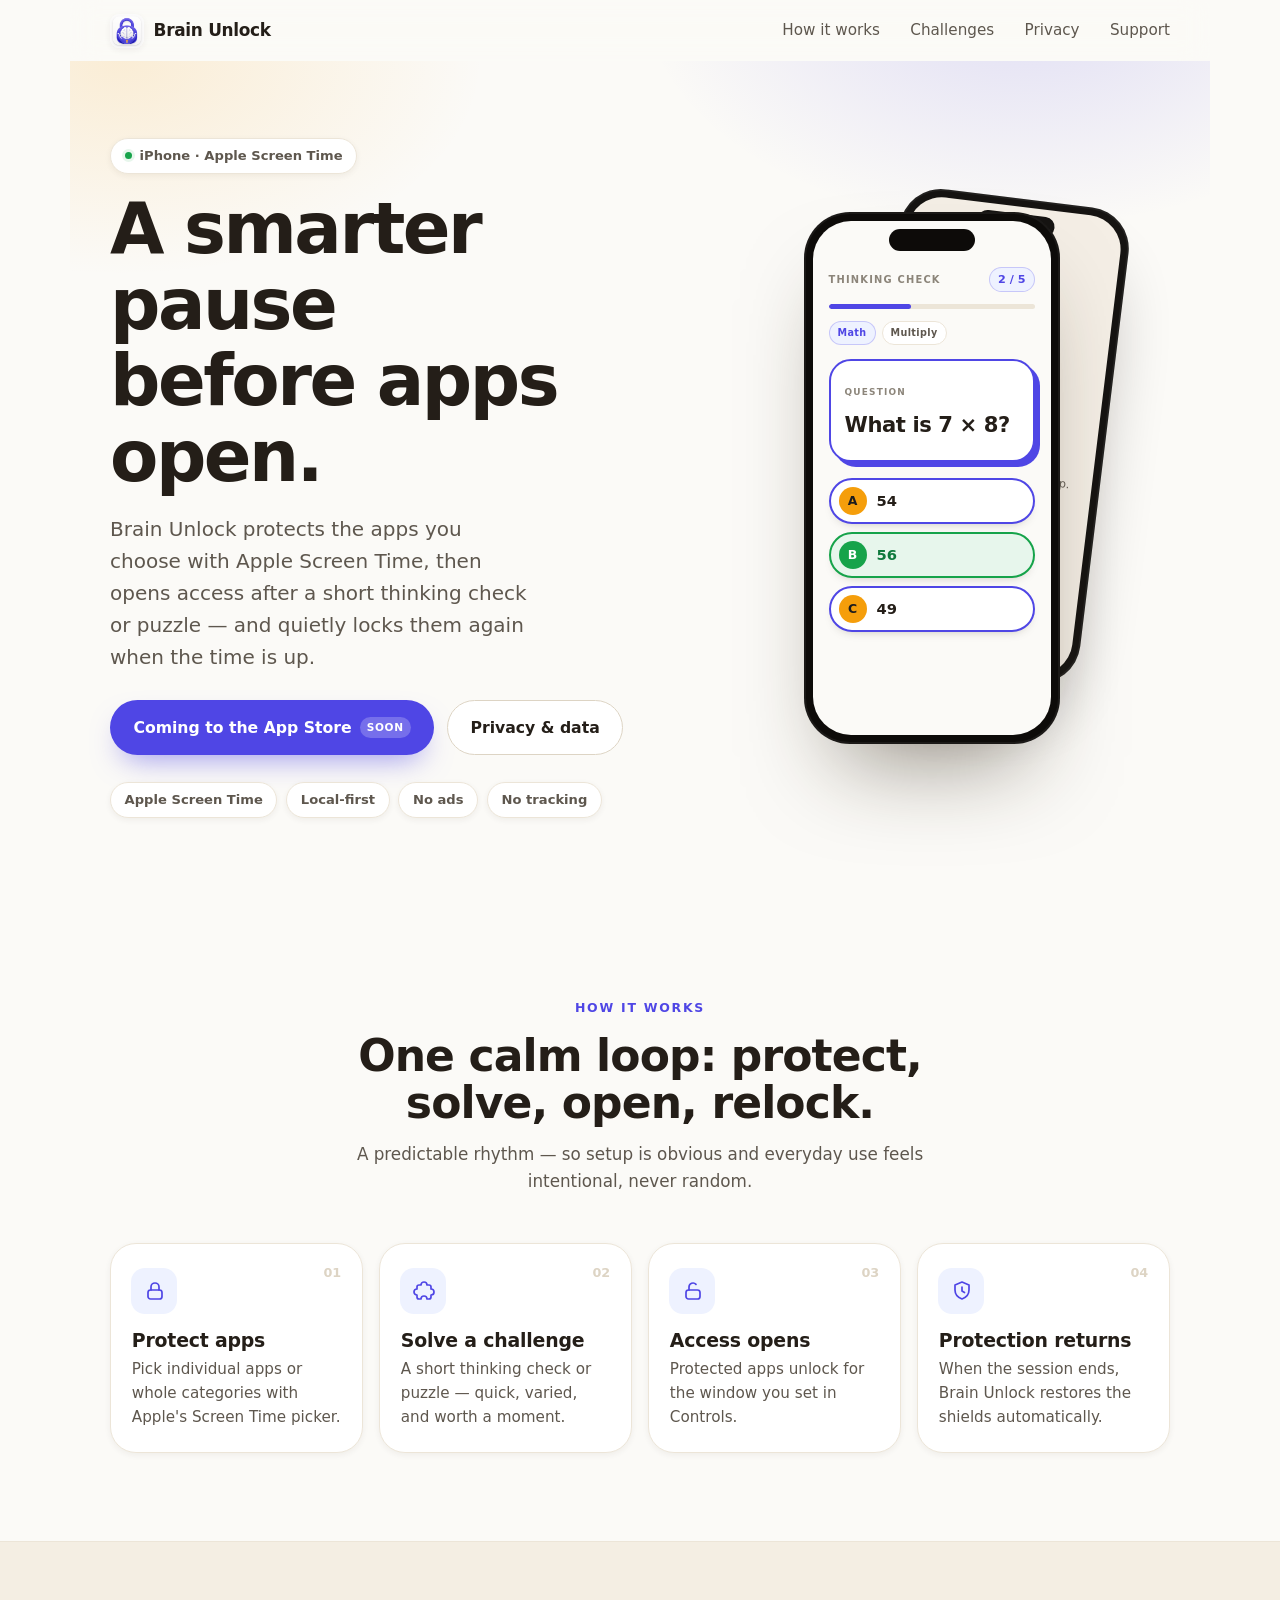
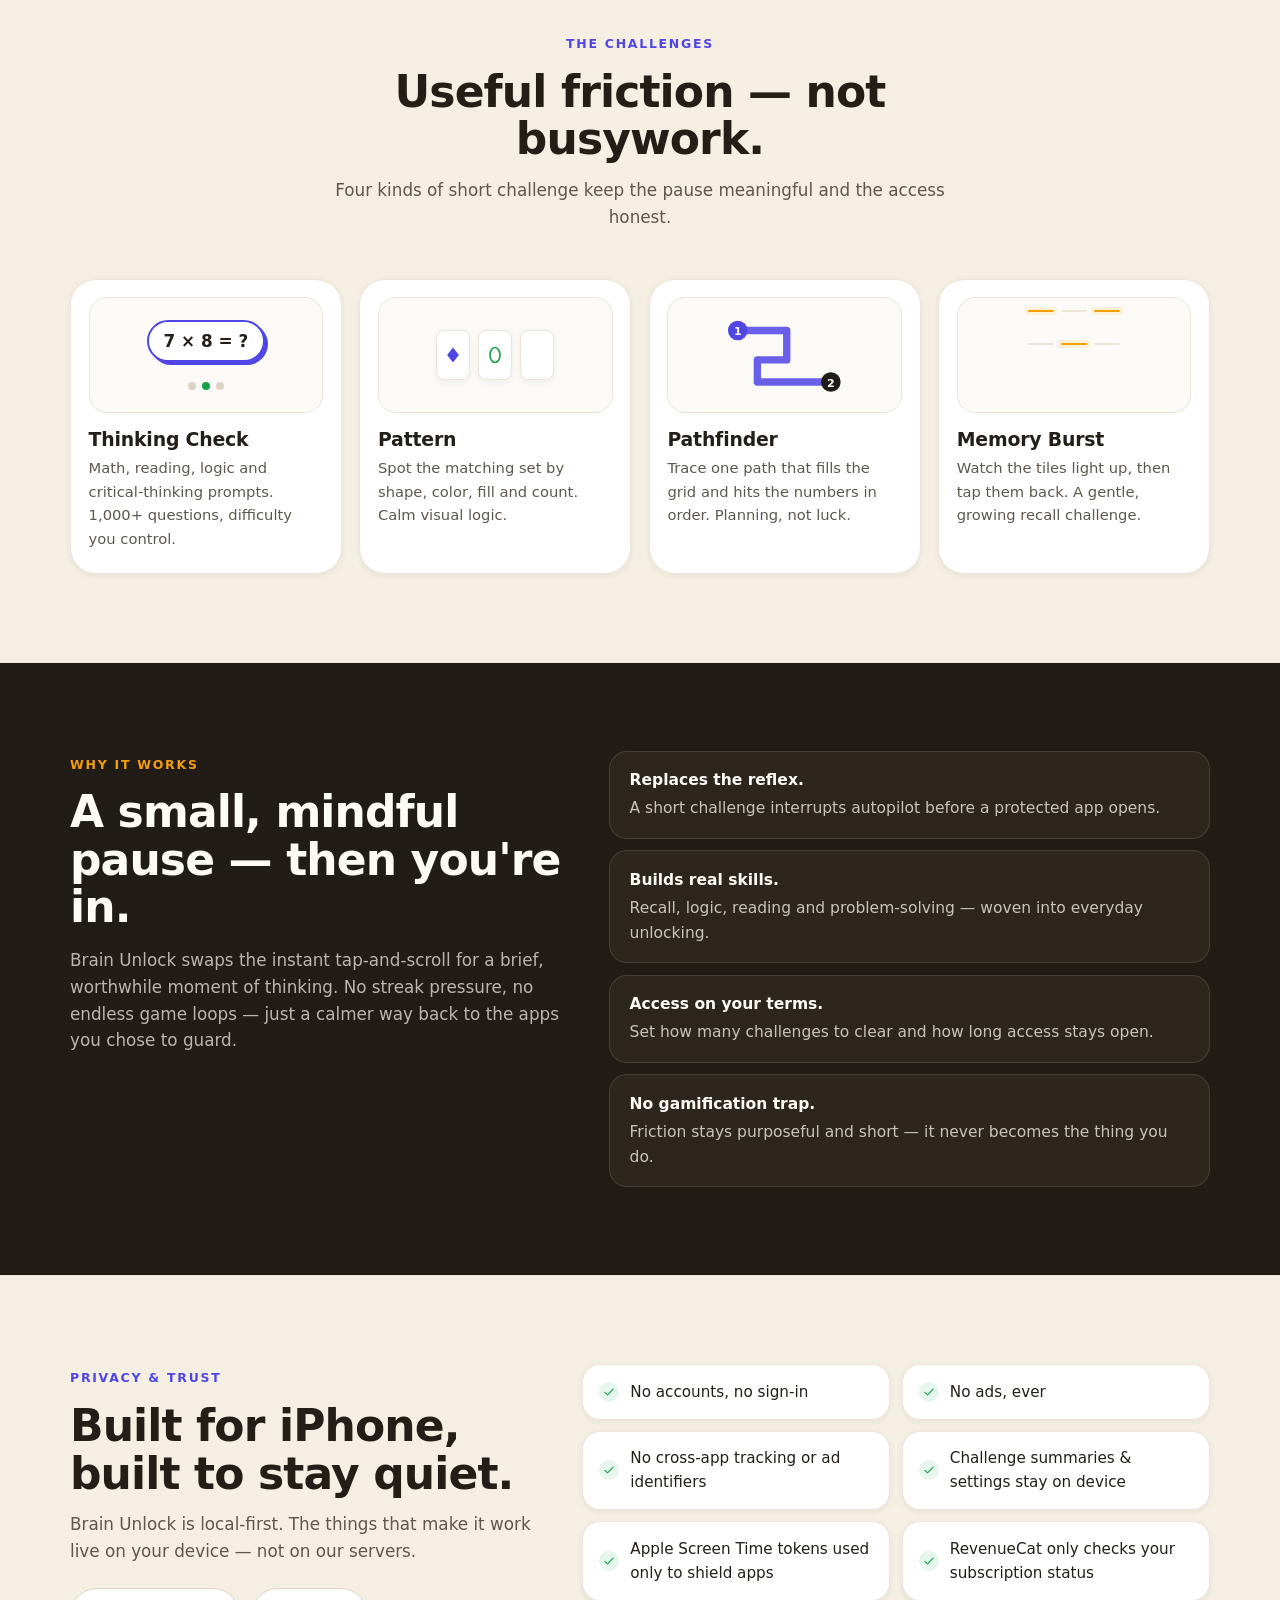
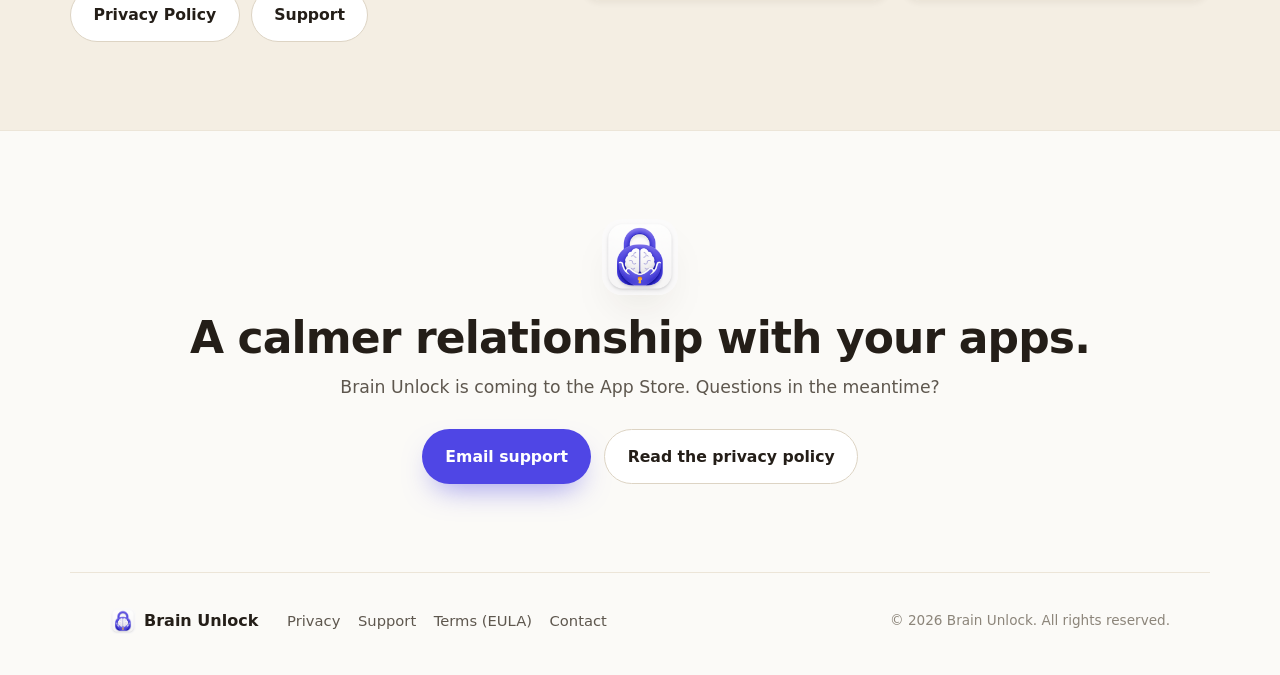
==== commit 54805092: "Redesign site: premium iOS product page (warm cream, real app UI) Replace the dark 'SaaS' look with " ====
--- a/index.html
+++ b/index.html
@@ -2,156 +2,278 @@
 <html lang="en">
   <head>
     <meta charset="utf-8" />
-    <meta name="viewport" content="width=device-width, initial-scale=1" />
+    <meta name="viewport" content="width=device-width, initial-scale=1, viewport-fit=cover" />
+    <meta name="theme-color" content="#FBFAF7" />
     <meta
       name="description"
-      content="Brain Unlock helps families create a smarter pause before protected apps open, using short thinking challenges, puzzles, and Apple Screen Time."
+      content="Brain Unlock protects the apps you choose with Apple Screen Time, then opens access after a short thinking check or puzzle. Local-first. No ads. No tracking."
     />
     <link rel="canonical" href="https://www.brainunlock.app/" />
+    <link rel="icon" href="assets/app-icon.png" />
+    <link rel="apple-touch-icon" href="assets/app-icon.png" />
     <meta property="og:title" content="Brain Unlock | A smarter pause before apps open" />
     <meta
       property="og:description"
-      content="Protected apps, short thinking challenges, puzzle gates, and privacy-first Screen Time controls for iPhone."
+      content="Protect apps with Apple Screen Time, then earn access with a short thinking check or puzzle. Local-first, private, ad-free."
     />
     <meta property="og:type" content="website" />
     <meta property="og:url" content="https://www.brainunlock.app/" />
+    <meta property="og:image" content="https://www.brainunlock.app/assets/app-icon.png" />
     <title>Brain Unlock | A smarter pause before apps open</title>
     <link rel="stylesheet" href="styles.css" />
   </head>
   <body>
-    <header class="site-header">
-      <a class="brand-lockup" href="https://www.brainunlock.app/" aria-label="Brain Unlock home">
-        <span class="logo-mark" aria-hidden="true">BU</span>
-        <span>Brain Unlock</span>
+    <header class="nav">
+      <a class="brand" href="https://www.brainunlock.app/" aria-label="Brain Unlock home">
+        <img class="brand-icon" src="assets/app-icon.png" alt="" width="34" height="34" />
+        <span class="brand-name">Brain&nbsp;Unlock</span>
       </a>
-      <nav class="nav-links" aria-label="Main navigation">
-        <a href="https://www.brainunlock.app/privacy.html">Privacy</a>
-        <a href="https://www.brainunlock.app/support.html">Support</a>
+      <nav class="nav-links" aria-label="Primary">
+        <a href="#how">How it works</a>
+        <a href="#challenges">Challenges</a>
+        <a href="privacy.html">Privacy</a>
+        <a href="support.html">Support</a>
       </nav>
     </header>
 
     <main>
+      <!-- ───────────────────────── Hero ───────────────────────── -->
       <section class="hero">
-        <div class="hero-copy-block">
-          <span class="eyebrow">Screen Time controls meet thinking challenges</span>
-          <h1>A smarter pause before apps open.</h1>
-          <p class="hero-copy">
-            Brain Unlock protects selected apps behind quick cognitive challenges.
-            Solve a thinking check or puzzle, open access for a limited window, then
-            let protection return automatically.
-          </p>
-          <div class="cta-row">
-            <a class="button primary" href="https://www.brainunlock.app/support.html">Get setup help</a>
-            <a class="button secondary" href="https://www.brainunlock.app/privacy.html">Read privacy policy</a>
-          </div>
-          <div class="trust-row" aria-label="Product highlights">
-            <span>Apple Screen Time APIs</span>
-            <span>Local-first design</span>
-            <span>No ads or tracking</span>
-          </div>
-        </div>
-
-        <div class="hero-visual" aria-label="Brain Unlock premium product visual">
-          <img src="assets/brainunlock-hero.png" alt="Abstract Brain Unlock app visual showing protected access, puzzle paths, and lock controls" />
-          <div class="floating-card top-card">
-            <span class="mini-label">Protected apps</span>
-            <strong>Shielded until a challenge is solved</strong>
-          </div>
-          <div class="floating-card bottom-card">
-            <span class="mini-label">Access window</span>
-            <strong>Unlocks are temporary by design</strong>
-          </div>
-        </div>
-      </section>
-
-      <section class="section split-section">
-        <div class="section-header sticky-copy">
-          <span class="eyebrow subtle">How it works</span>
-          <h2>One clean loop: protect, solve, unlock, relock.</h2>
-          <p>
-            The app is built around a simple, predictable flow so setup feels
-            understandable and daily use feels intentional instead of chaotic.
-          </p>
-        </div>
-        <div class="steps">
-          <article class="step-card">
-            <span>01</span>
-            <h3>Choose protected apps</h3>
-            <p>Select individual apps or categories with Apple's Screen Time picker.</p>
-          </article>
-          <article class="step-card">
-            <span>02</span>
-            <h3>Complete a challenge</h3>
-            <p>Use short thinking checks, memory, pattern, and path puzzles.</p>
-          </article>
-          <article class="step-card">
-            <span>03</span>
+        <div class="hero-glow" aria-hidden="true"></div>
+        <div class="hero-grid">
+          <div class="hero-copy reveal">
+            <span class="eyebrow"><span class="eyebrow-dot"></span> iPhone&nbsp;·&nbsp;Apple Screen&nbsp;Time</span>
+            <h1>A smarter pause<br />before apps open.</h1>
+            <p class="lede">
+              Brain Unlock protects the apps you choose with Apple Screen Time, then opens
+              access after a short thinking check or puzzle — and quietly locks them again
+              when the time is up.
+            </p>
+            <div class="cta-row">
+              <span class="btn btn-primary btn-soon">
+                Coming to the App&nbsp;Store
+                <em class="soon-tag">Soon</em>
+              </span>
+              <a class="btn btn-ghost" href="privacy.html">Privacy &amp; data</a>
+            </div>
+            <ul class="chips" aria-label="At a glance">
+              <li>Apple Screen Time</li>
+              <li>Local-first</li>
+              <li>No ads</li>
+              <li>No tracking</li>
+            </ul>
+          </div>
+
+          <!-- Layered iPhone mockups recreating the actual app UI -->
+          <div class="hero-stage reveal" style="--d: 140ms" aria-label="Brain Unlock app preview">
+            <!-- Back phone: the shield / protected screen -->
+            <div class="phone phone-back" aria-hidden="true">
+              <div class="screen screen-shield">
+                <div class="shield-glyph">
+                  <svg viewBox="0 0 24 24" width="38" height="38" fill="none" stroke="currentColor" stroke-width="1.6" stroke-linecap="round" stroke-linejoin="round"><path d="M12 3l7 3v5c0 4.5-3 7.5-7 9-4-1.5-7-4.5-7-9V6z"/><path d="M9.5 12l1.8 1.8L15 10"/></svg>
+                </div>
+                <p class="shield-title">Protected</p>
+                <p class="shield-sub">Finish a quick challenge in Brain Unlock to open this app.</p>
+                <span class="shield-btn">Got it</span>
+              </div>
+            </div>
+
+            <!-- Front phone: the Thinking Check -->
+            <div class="phone phone-front">
+              <div class="screen screen-check">
+                <div class="check-top">
+                  <span class="check-eyebrow">Thinking Check</span>
+                  <span class="check-progress">2 / 5</span>
+                </div>
+                <div class="check-bar"><span></span></div>
+                <div class="tag-row">
+                  <span class="tag tag-cat">Math</span>
+                  <span class="tag">Multiply</span>
+                </div>
+                <div class="q-card">
+                  <span class="q-label">Question</span>
+                  <p class="q-text">What is 7 × 8?</p>
+                </div>
+                <div class="answers">
+                  <button class="ans" type="button" tabindex="-1"><span class="bub">A</span> 54</button>
+                  <button class="ans ans-correct" type="button" tabindex="-1"><span class="bub">B</span> 56</button>
+                  <button class="ans" type="button" tabindex="-1"><span class="bub">C</span> 49</button>
+                </div>
+              </div>
+            </div>
+          </div>
+        </div>
+      </section>
+
+      <!-- ─────────────────────── How it works ─────────────────── -->
+      <section class="section" id="how">
+        <div class="section-head">
+          <span class="kicker">How it works</span>
+          <h2>One calm loop: protect, solve, open, relock.</h2>
+          <p>A predictable rhythm — so setup is obvious and everyday use feels intentional, never random.</p>
+        </div>
+        <ol class="flow">
+          <li class="flow-step reveal">
+            <span class="flow-ix">01</span>
+            <span class="flow-ic" aria-hidden="true">
+              <svg viewBox="0 0 24 24" fill="none" stroke="currentColor" stroke-width="1.7" stroke-linecap="round" stroke-linejoin="round"><rect x="5" y="11" width="14" height="9" rx="2.5"/><path d="M8 11V8a4 4 0 0 1 8 0v3"/></svg>
+            </span>
+            <h3>Protect apps</h3>
+            <p>Pick individual apps or whole categories with Apple's Screen Time picker.</p>
+          </li>
+          <li class="flow-step reveal" style="--d: 80ms">
+            <span class="flow-ix">02</span>
+            <span class="flow-ic" aria-hidden="true">
+              <svg viewBox="0 0 24 24" fill="none" stroke="currentColor" stroke-width="1.7" stroke-linecap="round" stroke-linejoin="round"><path d="M12 3a3 3 0 0 1 3 3h2a2 2 0 0 1 2 2v2a3 3 0 0 1 0 6v2a2 2 0 0 1-2 2h-2a3 3 0 0 0-6 0H7a2 2 0 0 1-2-2v-2a3 3 0 0 1 0-6V8a2 2 0 0 1 2-2h2a3 3 0 0 1 3-3z"/></svg>
+            </span>
+            <h3>Solve a challenge</h3>
+            <p>A short thinking check or puzzle — quick, varied, and worth a moment.</p>
+          </li>
+          <li class="flow-step reveal" style="--d: 160ms">
+            <span class="flow-ix">03</span>
+            <span class="flow-ic" aria-hidden="true">
+              <svg viewBox="0 0 24 24" fill="none" stroke="currentColor" stroke-width="1.7" stroke-linecap="round" stroke-linejoin="round"><rect x="5" y="11" width="14" height="9" rx="2.5"/><path d="M8 11V8a4 4 0 0 1 7-2.6"/></svg>
+            </span>
             <h3>Access opens</h3>
-            <p>Protected apps become available for the window configured in Controls.</p>
-          </article>
-          <article class="step-card">
-            <span>04</span>
+            <p>Protected apps unlock for the window you set in Controls.</p>
+          </li>
+          <li class="flow-step reveal" style="--d: 240ms">
+            <span class="flow-ix">04</span>
+            <span class="flow-ic" aria-hidden="true">
+              <svg viewBox="0 0 24 24" fill="none" stroke="currentColor" stroke-width="1.7" stroke-linecap="round" stroke-linejoin="round"><path d="M12 3l7 3v5c0 4.5-3 7.5-7 9-4-1.5-7-4.5-7-9V6z"/><path d="M12 8v4l2.5 1.5"/></svg>
+            </span>
             <h3>Protection returns</h3>
-            <p>When the session ends, Brain Unlock restores app shields.</p>
-          </article>
-        </div>
-      </section>
-
-      <section class="section">
-        <div class="section-header centered">
-          <span class="eyebrow subtle">Challenge system</span>
-          <h2>Useful friction, not busywork.</h2>
-          <p>
-            Brain Unlock keeps challenges short and varied so the app stays
-            focused on better habits, learning moments, and reliable access control.
-          </p>
-        </div>
-        <div class="feature-grid">
-          <article class="feature-card amber">
-            <div class="card-icon">01</div>
+            <p>When the session ends, Brain Unlock restores the shields automatically.</p>
+          </li>
+        </ol>
+      </section>
+
+      <!-- ─────────────────────── Challenges ───────────────────── -->
+      <section class="section section-soft" id="challenges">
+        <div class="section-head">
+          <span class="kicker">The challenges</span>
+          <h2>Useful friction — not busywork.</h2>
+          <p>Four kinds of short challenge keep the pause meaningful and the access honest.</p>
+        </div>
+        <div class="challenge-grid">
+          <article class="ch-card reveal">
+            <div class="ch-art ch-art-think" aria-hidden="true">
+              <span class="ch-pill">7 × 8 = ?</span>
+              <div class="ch-dots"><i></i><i class="on"></i><i></i></div>
+            </div>
             <h3>Thinking Check</h3>
-            <p>Math, reading, logic, and critical-thinking prompts with difficulty controls.</p>
-          </article>
-          <article class="feature-card blue">
-            <div class="card-icon">02</div>
-            <h3>Puzzle gates</h3>
-            <p>Pattern, Pathfinder, and memory-style challenges add variety without turning into endless play.</p>
-          </article>
-          <article class="feature-card green">
-            <div class="card-icon">03</div>
-            <h3>Local analytics</h3>
-            <p>Helpful summaries show where mistakes happen while keeping data on the device.</p>
-          </article>
-        </div>
-      </section>
-
-      <section class="section privacy-band">
-        <div class="privacy-band-inner">
-          <div>
-            <span class="eyebrow subtle">Privacy and trust</span>
+            <p>Math, reading, logic and critical-thinking prompts. 1,000+ questions, difficulty you control.</p>
+          </article>
+
+          <article class="ch-card reveal" style="--d: 80ms">
+            <div class="ch-art ch-art-pattern" aria-hidden="true">
+              <span class="setcard"><svg viewBox="0 0 24 24" fill="#4F46E5"><path d="M12 3l7 9-7 9-7-9z"/></svg></span>
+              <span class="setcard"><svg viewBox="0 0 24 24" fill="none" stroke="#16A34A" stroke-width="2"><ellipse cx="12" cy="12" rx="6" ry="9"/></svg></span>
+              <span class="setcard"><svg viewBox="0 0 24 24" fill="#F59E0B"><path d="M16 4a8 8 0 1 0 0 16 6 6 0 0 1 0-16z"/></svg></span>
+            </div>
+            <h3>Pattern</h3>
+            <p>Spot the matching set by shape, color, fill and count. Calm visual logic.</p>
+          </article>
+
+          <article class="ch-card reveal" style="--d: 160ms">
+            <div class="ch-art ch-art-path" aria-hidden="true">
+              <svg viewBox="0 0 120 80" width="100%" height="100%" preserveAspectRatio="xMidYMid meet">
+                <path d="M22 20 H62 V44 H38 V62 H98" fill="none" stroke="#4F46E5" stroke-width="6" stroke-linecap="round" stroke-linejoin="round" opacity="0.85"/>
+                <circle cx="22" cy="20" r="8" fill="#4F46E5"/><text x="22" y="24" text-anchor="middle" font-size="9" fill="#fff" font-weight="700">1</text>
+                <circle cx="98" cy="62" r="8" fill="#211C16"/><text x="98" y="66" text-anchor="middle" font-size="9" fill="#fff" font-weight="700">2</text>
+              </svg>
+            </div>
+            <h3>Pathfinder</h3>
+            <p>Trace one path that fills the grid and hits the numbers in order. Planning, not luck.</p>
+          </article>
+
+          <article class="ch-card reveal" style="--d: 240ms">
+            <div class="ch-art ch-art-memory" aria-hidden="true">
+              <span class="mtile on"></span><span class="mtile"></span><span class="mtile on"></span>
+              <span class="mtile"></span><span class="mtile on"></span><span class="mtile"></span>
+            </div>
+            <h3>Memory Burst</h3>
+            <p>Watch the tiles light up, then tap them back. A gentle, growing recall challenge.</p>
+          </article>
+        </div>
+      </section>
+
+      <!-- ─────────────────────── Why it works ─────────────────── -->
+      <section class="section why">
+        <div class="why-inner">
+          <div class="why-head">
+            <span class="kicker kicker-light">Why it works</span>
+            <h2>A small, mindful pause — then you're in.</h2>
+            <p>Brain Unlock swaps the instant tap-and-scroll for a brief, worthwhile moment of thinking. No streak pressure, no endless game loops — just a calmer way back to the apps you chose to guard.</p>
+          </div>
+          <ul class="why-list">
+            <li>
+              <strong>Replaces the reflex.</strong>
+              A short challenge interrupts autopilot before a protected app opens.
+            </li>
+            <li>
+              <strong>Builds real skills.</strong>
+              Recall, logic, reading and problem-solving — woven into everyday unlocking.
+            </li>
+            <li>
+              <strong>Access on your terms.</strong>
+              Set how many challenges to clear and how long access stays open.
+            </li>
+            <li>
+              <strong>No gamification trap.</strong>
+              Friction stays purposeful and short — it never becomes the thing you do.
+            </li>
+          </ul>
+        </div>
+      </section>
+
+      <!-- ─────────────────────── Privacy / trust ──────────────── -->
+      <section class="section section-soft" id="privacy">
+        <div class="trust">
+          <div class="trust-head">
+            <span class="kicker">Privacy &amp; trust</span>
             <h2>Built for iPhone, built to stay quiet.</h2>
-            <p>
-              Brain Unlock is local-first. There are no accounts, ads, backend
-              behavior tracking, or data broker integrations in the current app.
-            </p>
-          </div>
-          <ul class="check-list">
-            <li>No advertising or cross-app tracking</li>
-            <li>No child name, location, contacts, photos, or browsing history collected</li>
-            <li>Settings and challenge summaries stay on device</li>
-            <li>Apple Screen Time tokens are stored locally to operate shielding</li>
+            <p>Brain Unlock is local-first. The things that make it work live on your device — not on our servers.</p>
+            <div class="trust-links">
+              <a class="btn btn-ghost" href="privacy.html">Privacy Policy</a>
+              <a class="btn btn-ghost" href="support.html">Support</a>
+            </div>
+          </div>
+          <ul class="trust-list">
+            <li><svg viewBox="0 0 24 24" aria-hidden="true" fill="none" stroke="currentColor" stroke-width="2" stroke-linecap="round" stroke-linejoin="round"><path d="M5 12.5l4.5 4.5L19 7"/></svg> No accounts, no sign-in</li>
+            <li><svg viewBox="0 0 24 24" aria-hidden="true" fill="none" stroke="currentColor" stroke-width="2" stroke-linecap="round" stroke-linejoin="round"><path d="M5 12.5l4.5 4.5L19 7"/></svg> No ads, ever</li>
+            <li><svg viewBox="0 0 24 24" aria-hidden="true" fill="none" stroke="currentColor" stroke-width="2" stroke-linecap="round" stroke-linejoin="round"><path d="M5 12.5l4.5 4.5L19 7"/></svg> No cross-app tracking or ad identifiers</li>
+            <li><svg viewBox="0 0 24 24" aria-hidden="true" fill="none" stroke="currentColor" stroke-width="2" stroke-linecap="round" stroke-linejoin="round"><path d="M5 12.5l4.5 4.5L19 7"/></svg> Challenge summaries &amp; settings stay on device</li>
+            <li><svg viewBox="0 0 24 24" aria-hidden="true" fill="none" stroke="currentColor" stroke-width="2" stroke-linecap="round" stroke-linejoin="round"><path d="M5 12.5l4.5 4.5L19 7"/></svg> Apple Screen Time tokens used only to shield apps</li>
+            <li><svg viewBox="0 0 24 24" aria-hidden="true" fill="none" stroke="currentColor" stroke-width="2" stroke-linecap="round" stroke-linejoin="round"><path d="M5 12.5l4.5 4.5L19 7"/></svg> RevenueCat only checks your subscription status</li>
           </ul>
         </div>
       </section>
+
+      <!-- ─────────────────────── Closing CTA ──────────────────── -->
+      <section class="section closing">
+        <img class="closing-icon" src="assets/app-icon.png" alt="" width="76" height="76" />
+        <h2>A calmer relationship with your apps.</h2>
+        <p>Brain Unlock is coming to the App Store. Questions in the meantime?</p>
+        <div class="cta-row cta-center">
+          <a class="btn btn-primary" href="mailto:support@brainunlock.app">Email support</a>
+          <a class="btn btn-ghost" href="privacy.html">Read the privacy policy</a>
+        </div>
+      </section>
     </main>
 
-    <footer class="site-footer">
-      <span>© 2026 Brain Unlock. All rights reserved.</span>
-      <span class="footer-links">
-        <a href="https://www.brainunlock.app/privacy.html">Privacy</a>
-        <a href="https://www.brainunlock.app/support.html">Support</a>
-        <a href="https://www.apple.com/legal/internet-services/itunes/dev/stdeula/">Terms</a>
-      </span>
+    <footer class="footer">
+      <div class="footer-brand">
+        <img src="assets/app-icon.png" alt="" width="26" height="26" />
+        <span>Brain Unlock</span>
+      </div>
+      <nav class="footer-links" aria-label="Footer">
+        <a href="privacy.html">Privacy</a>
+        <a href="support.html">Support</a>
+        <a href="https://www.apple.com/legal/internet-services/itunes/dev/stdeula/">Terms (EULA)</a>
+        <a href="mailto:support@brainunlock.app">Contact</a>
+      </nav>
+      <span class="footer-copy">© 2026 Brain Unlock. All rights reserved.</span>
     </footer>
   </body>
 </html>
--- a/styles.css
+++ b/styles.css
@@ -1,672 +1,360 @@
+/* ============================================================================
+   Brain Unlock — marketing site
+   Warm, calm, premium iOS-utility aesthetic: cream paper, indigo + gold
+   accents from the app, SF-family type, real app UI recreated in CSS.
+   No JS. No external fonts. No tracking.
+   ========================================================================== */
+
 :root {
-  --ink: #f8f4ec;
-  --ink-strong: #ffffff;
-  --muted: #c7bfb2;
-  --muted-2: #918a81;
-  --deep: #0d0d10;
-  --deep-2: #15131a;
-  --panel: rgba(30, 29, 35, 0.78);
-  --panel-strong: rgba(245, 238, 225, 0.08);
-  --line: rgba(255, 255, 255, 0.12);
-  --line-strong: rgba(255, 255, 255, 0.22);
-  --gold: #f7b84b;
-  --gold-2: #f38d3d;
-  --blue: #67a9ff;
-  --green: #74df93;
-  --purple: #8f7cff;
-  --paper: #fffaf0;
-  --paper-ink: #171512;
-  --paper-muted: #625a50;
-  --radius-xl: 34px;
-  --radius-lg: 24px;
-  --radius-md: 18px;
-  --shadow: 0 28px 90px rgba(0, 0, 0, 0.38);
-}
-
-* {
-  box-sizing: border-box;
-}
-
-html {
-  scroll-behavior: smooth;
-}
+  /* Warm neutrals */
+  --ink: #241e18;
+  --ink-soft: #5e574e;
+  --ink-faint: #8c857a;
+  --cream: #fbfaf7;
+  --cream-2: #f4eee3;
+  --paper: #ffffff;
+  --line: #ece5d8;
+  --line-strong: #ddd4c4;
+
+  /* Brand accents (from the app) */
+  --indigo: #4f46e5;
+  --indigo-deep: #4338ca;
+  --indigo-tint: #eef2ff;
+  --gold: #f59e0b;
+  --gold-soft: #fdf1d6;
+  --success: #16a34a;
+  --success-tint: #e7f6ec;
+
+  /* Warm dark band */
+  --espresso: #211c16;
+  --espresso-2: #2c261d;
+  --espresso-line: rgba(255, 250, 240, 0.12);
+
+  --maxw: 1140px;
+  --r-sm: 12px;
+  --r: 18px;
+  --r-lg: 26px;
+  --r-xl: 36px;
+  --pill: 999px;
+
+  --sans: -apple-system, "SF Pro Display", "SF Pro Text", system-ui, "Segoe UI",
+    Roboto, Helvetica, Arial, sans-serif;
+
+  --shadow-sm: 0 2px 6px rgba(46, 34, 16, 0.06);
+  --shadow: 0 22px 48px -26px rgba(46, 34, 16, 0.38);
+  --shadow-lg: 0 50px 90px -36px rgba(46, 34, 16, 0.5);
+}
+
+* { box-sizing: border-box; }
+
+html { -webkit-text-size-adjust: 100%; scroll-behavior: smooth; }
 
 body {
   margin: 0;
+  font-family: var(--sans);
   color: var(--ink);
-  background:
-    radial-gradient(circle at 12% 2%, rgba(247, 184, 75, 0.18), transparent 28rem),
-    radial-gradient(circle at 92% 8%, rgba(103, 169, 255, 0.22), transparent 32rem),
-    radial-gradient(circle at 78% 72%, rgba(143, 124, 255, 0.12), transparent 30rem),
-    linear-gradient(145deg, #09090c 0%, #111016 48%, #1a120f 100%);
-  font-family: ui-rounded, "SF Pro Rounded", "SF Pro Display", -apple-system, BlinkMacSystemFont, "Segoe UI", sans-serif;
-  line-height: 1.55;
-  min-height: 100vh;
-}
-
-body::before {
-  content: "";
-  position: fixed;
-  inset: 0;
-  pointer-events: none;
-  background:
-    linear-gradient(rgba(255, 255, 255, 0.026) 1px, transparent 1px),
-    linear-gradient(90deg, rgba(255, 255, 255, 0.02) 1px, transparent 1px);
-  background-size: 72px 72px;
-  mask-image: radial-gradient(circle at 50% 0%, black, transparent 72%);
-}
-
-body.policy-page {
-  background:
-    radial-gradient(circle at 10% 0%, rgba(247, 184, 75, 0.15), transparent 24rem),
-    radial-gradient(circle at 90% 0%, rgba(103, 169, 255, 0.14), transparent 28rem),
-    linear-gradient(145deg, #0a0a0d, #141217 60%, #19110f);
-}
-
-a {
-  color: var(--gold);
-  text-decoration: none;
-}
-
-a:hover {
-  text-decoration: underline;
-}
-
-.site-header,
-.hero,
-.section,
-.site-footer {
-  width: min(1180px, calc(100% - 40px));
-  margin-left: auto;
-  margin-right: auto;
-}
-
-.site-header {
+  background: var(--cream);
+  line-height: 1.6;
+  -webkit-font-smoothing: antialiased;
+  text-rendering: optimizeLegibility;
+  overflow-x: hidden;
+}
+
+h1, h2, h3 { margin: 0; letter-spacing: -0.02em; line-height: 1.08; font-weight: 700; }
+h2 { font-size: clamp(1.7rem, 1.1rem + 2.6vw, 2.75rem); }
+h3 { font-size: 1.18rem; letter-spacing: -0.01em; }
+p { margin: 0; }
+a { color: inherit; text-decoration: none; }
+img { max-width: 100%; display: block; }
+ul, ol { margin: 0; padding: 0; list-style: none; }
+
+.kicker {
+  display: inline-block;
+  font-size: 0.78rem;
+  font-weight: 600;
+  letter-spacing: 0.14em;
+  text-transform: uppercase;
+  color: var(--indigo);
+  margin-bottom: 0.85rem;
+}
+.kicker-light { color: var(--gold); }
+
+/* ───────────────────────────── Nav ───────────────────────────── */
+.nav {
   position: sticky;
-  top: 14px;
-  z-index: 10;
-  margin-top: 14px;
-  padding: 12px 14px;
+  top: 0;
+  z-index: 50;
   display: flex;
   align-items: center;
   justify-content: space-between;
-  gap: 20px;
+  gap: 1rem;
+  max-width: var(--maxw);
+  margin: 0 auto;
+  padding: 0.85rem clamp(1.1rem, 4vw, 2.5rem);
+  background: rgba(251, 250, 247, 0.82);
+  backdrop-filter: saturate(160%) blur(14px);
+  -webkit-backdrop-filter: saturate(160%) blur(14px);
+}
+.brand { display: inline-flex; align-items: center; gap: 0.6rem; font-weight: 700; letter-spacing: -0.02em; }
+.brand-icon { border-radius: 9px; box-shadow: var(--shadow-sm); }
+.brand-name { font-size: 1.06rem; }
+.nav-links { display: flex; gap: clamp(0.9rem, 2.5vw, 1.9rem); align-items: center; }
+.nav-links a { font-size: 0.95rem; font-weight: 500; color: var(--ink-soft); transition: color 0.18s; }
+.nav-links a:hover { color: var(--ink); }
+.nav-links a[href^="#"] { display: none; }
+@media (min-width: 620px) { .nav-links a[href^="#"] { display: inline; } }
+
+/* ───────────────────────────── Buttons / chips ───────────────── */
+.btn {
+  display: inline-flex;
+  align-items: center;
+  gap: 0.5rem;
+  padding: 0.85rem 1.4rem;
+  border-radius: var(--pill);
+  font-size: 0.98rem;
+  font-weight: 600;
+  border: 1.5px solid transparent;
+  cursor: pointer;
+  transition: transform 0.16s ease, box-shadow 0.2s ease, background 0.2s ease;
+}
+.btn-primary { background: var(--indigo); color: #fff; box-shadow: 0 14px 30px -12px rgba(79, 70, 229, 0.6); }
+.btn-primary:hover { transform: translateY(-2px); background: var(--indigo-deep); }
+.btn-ghost { background: var(--paper); color: var(--ink); border-color: var(--line-strong); }
+.btn-ghost:hover { transform: translateY(-2px); border-color: var(--ink-faint); }
+.btn-soon { cursor: default; }
+.btn-soon:hover { transform: none; background: var(--indigo); }
+.soon-tag { font-style: normal; font-size: 0.66rem; font-weight: 800; letter-spacing: 0.06em; text-transform: uppercase; background: rgba(255, 255, 255, 0.22); padding: 0.12rem 0.45rem; border-radius: var(--pill); }
+
+.cta-row { display: flex; flex-wrap: wrap; gap: 0.8rem; margin-top: 1.7rem; }
+.cta-center { justify-content: center; }
+
+.chips { display: flex; flex-wrap: wrap; gap: 0.55rem; margin-top: 1.7rem; }
+.chips li {
+  font-size: 0.82rem;
+  font-weight: 600;
+  color: var(--ink-soft);
+  background: var(--paper);
   border: 1px solid var(--line);
-  border-radius: 999px;
-  background: rgba(15, 14, 18, 0.72);
-  box-shadow: 0 18px 60px rgba(0, 0, 0, 0.26);
-  backdrop-filter: blur(18px);
-}
-
-.brand-lockup {
-  display: flex;
+  padding: 0.42rem 0.85rem;
+  border-radius: var(--pill);
+  box-shadow: var(--shadow-sm);
+}
+
+/* ───────────────────────────── Hero ──────────────────────────── */
+.hero { position: relative; max-width: var(--maxw); margin: 0 auto; padding: clamp(2.5rem, 6vw, 5rem) clamp(1.1rem, 4vw, 2.5rem) clamp(3rem, 7vw, 5.5rem); overflow: hidden; }
+.hero-glow {
+  position: absolute;
+  inset: -20% -10% auto -10%;
+  height: 560px;
+  background:
+    radial-gradient(40% 60% at 78% 18%, rgba(79, 70, 229, 0.16), transparent 70%),
+    radial-gradient(38% 55% at 12% 30%, rgba(245, 158, 11, 0.14), transparent 70%);
+  pointer-events: none;
+  z-index: 0;
+}
+.hero-grid {
+  position: relative;
+  z-index: 1;
+  display: grid;
+  grid-template-columns: 1fr;
+  gap: clamp(2.5rem, 5vw, 3.5rem);
   align-items: center;
-  gap: 12px;
-  color: var(--ink-strong);
-  font-weight: 900;
-  letter-spacing: -0.03em;
-}
-
-.logo-mark {
-  width: 42px;
-  height: 42px;
-  border-radius: 15px;
-  display: grid;
-  place-items: center;
-  color: #111016;
-  font-size: 13px;
-  font-weight: 950;
-  letter-spacing: -0.07em;
-  background: linear-gradient(145deg, #ffdc74, #f08c3b 58%, #7058ff);
-  box-shadow: 0 14px 36px rgba(247, 184, 75, 0.32);
-}
-
-.nav-links,
-.footer-links {
-  display: flex;
-  align-items: center;
-  gap: 18px;
-  font-size: 14px;
-  font-weight: 800;
-}
-
-.nav-links a {
-  color: var(--muted);
-}
-
-.nav-links a:hover {
-  color: var(--ink-strong);
-}
-
-.hero {
-  min-height: min(720px, calc(100vh - 88px));
-  padding: 74px 0 54px;
-  display: grid;
-  grid-template-columns: 0.92fr 1.08fr;
-  gap: 52px;
-  align-items: center;
-}
-
-.hero-copy-block {
-  position: relative;
-  z-index: 2;
-}
+}
+@media (min-width: 900px) { .hero-grid { grid-template-columns: 1.05fr 0.95fr; } }
 
 .eyebrow {
   display: inline-flex;
   align-items: center;
-  gap: 9px;
-  padding: 9px 13px;
-  border: 1px solid rgba(247, 184, 75, 0.34);
-  border-radius: 999px;
-  color: #ffd879;
-  background: rgba(247, 184, 75, 0.12);
-  font-size: 13px;
-  font-weight: 950;
-  letter-spacing: 0.08em;
-  text-transform: uppercase;
-}
-
-.eyebrow::before {
-  content: "";
-  width: 8px;
-  height: 8px;
-  border-radius: 999px;
-  background: var(--gold);
-  box-shadow: 0 0 20px rgba(247, 184, 75, 0.75);
-}
-
-.eyebrow.subtle {
-  color: var(--muted);
-  background: rgba(255, 255, 255, 0.06);
-  border-color: var(--line);
-}
-
-h1,
-h2,
-h3,
-p {
-  margin-top: 0;
-}
-
-h1 {
-  margin: 24px 0 22px;
-  max-width: 720px;
-  color: var(--ink-strong);
-  font-size: clamp(50px, 7vw, 88px);
-  line-height: 0.92;
-  letter-spacing: -0.08em;
-}
-
-h2 {
-  color: var(--ink-strong);
-  font-size: clamp(36px, 5vw, 62px);
-  line-height: 0.98;
-  letter-spacing: -0.06em;
-}
-
-h3 {
-  color: var(--ink-strong);
-  font-size: 22px;
-  letter-spacing: -0.04em;
-}
-
-.hero-copy {
-  max-width: 690px;
-  color: var(--muted);
-  font-size: clamp(18px, 2vw, 23px);
-}
-
-.cta-row {
-  display: flex;
-  flex-wrap: wrap;
-  gap: 14px;
-  margin-top: 30px;
-}
-
-.button {
-  display: inline-flex;
-  align-items: center;
-  justify-content: center;
-  min-height: 52px;
-  padding: 0 22px;
-  border-radius: 999px;
-  font-weight: 950;
-  letter-spacing: -0.02em;
-  border: 1px solid transparent;
-}
-
-.button.primary {
-  color: #171008;
-  background: linear-gradient(135deg, #ffda73, #f48c3f);
-  box-shadow: 0 18px 42px rgba(243, 141, 61, 0.32);
-}
-
-.button.secondary {
-  color: var(--ink);
-  background: rgba(255, 255, 255, 0.07);
-  border-color: var(--line-strong);
-}
-
-.trust-row {
-  margin-top: 26px;
-  display: flex;
-  flex-wrap: wrap;
-  gap: 10px;
-}
-
-.trust-row span {
-  padding: 9px 11px;
-  border-radius: 999px;
-  color: var(--muted);
-  background: rgba(255, 255, 255, 0.06);
+  gap: 0.5rem;
+  font-size: 0.82rem;
+  font-weight: 600;
+  color: var(--ink-soft);
+  background: var(--paper);
   border: 1px solid var(--line);
-  font-size: 13px;
-  font-weight: 800;
-}
-
-.hero-visual {
-  position: relative;
-  min-height: 540px;
-  border-radius: 44px;
-  overflow: hidden;
-  background: rgba(255, 255, 255, 0.06);
-  border: 1px solid var(--line);
-  box-shadow: var(--shadow);
-}
-
-.hero-visual img {
-  width: 100%;
-  height: 100%;
-  min-height: 540px;
-  object-fit: cover;
-  display: block;
-}
-
-.hero-visual::after {
+  padding: 0.4rem 0.85rem;
+  border-radius: var(--pill);
+  box-shadow: var(--shadow-sm);
+}
+.eyebrow-dot { width: 7px; height: 7px; border-radius: 50%; background: var(--success); box-shadow: 0 0 0 3px var(--success-tint); }
+
+.hero h1 {
+  font-size: clamp(2.5rem, 1.2rem + 5.6vw, 4.4rem);
+  margin: 1.1rem 0 0;
+  letter-spacing: -0.035em;
+}
+.lede { font-size: clamp(1.05rem, 0.95rem + 0.5vw, 1.25rem); color: var(--ink-soft); margin-top: 1.1rem; max-width: 33ch; }
+
+/* ── iPhone mockups ── */
+.hero-stage { position: relative; display: flex; justify-content: center; align-items: center; min-height: 540px; }
+.phone {
+  width: 256px;
+  aspect-ratio: 256 / 532;
+  background: #0d0b09;
+  border-radius: 46px;
+  padding: 9px;
+  box-shadow: var(--shadow-lg), inset 0 0 0 2px rgba(255, 255, 255, 0.06);
+}
+.phone .screen { position: relative; height: 100%; border-radius: 38px; overflow: hidden; display: flex; flex-direction: column; }
+.phone::before {
   content: "";
   position: absolute;
-  inset: 0;
-  pointer-events: none;
-  background:
-    linear-gradient(180deg, transparent 55%, rgba(0, 0, 0, 0.35)),
-    radial-gradient(circle at 50% 12%, transparent, rgba(0, 0, 0, 0.08));
-}
-
-.floating-card {
+  top: 17px; left: 50%; transform: translateX(-50%);
+  width: 86px; height: 22px; border-radius: var(--pill);
+  background: #0d0b09; z-index: 3;
+}
+.phone-front { position: relative; z-index: 2; }
+.phone-back {
   position: absolute;
-  z-index: 2;
-  max-width: 260px;
-  padding: 16px;
+  z-index: 1;
+  transform: translate(58px, -42px) rotate(7deg) scale(0.9);
+  filter: saturate(0.92);
+  opacity: 0.96;
+}
+@media (max-width: 560px) {
+  .hero-stage { min-height: 0; }
+  .phone { width: min(74vw, 252px); }
+  .phone-back { display: none; }
+}
+
+/* Thinking-Check screen (recreates the app) */
+.screen-check { background: var(--cream); padding: 46px 16px 18px; gap: 12px; }
+.check-top { display: flex; align-items: center; justify-content: space-between; }
+.check-eyebrow { font-size: 0.62rem; font-weight: 700; letter-spacing: 0.12em; text-transform: uppercase; color: var(--ink-faint); }
+.check-progress { font-size: 0.7rem; font-weight: 800; color: var(--indigo); background: var(--indigo-tint); border: 1px solid rgba(79, 70, 229, 0.25); padding: 0.16rem 0.5rem; border-radius: var(--pill); }
+.check-bar { height: 5px; border-radius: var(--pill); background: var(--line); overflow: hidden; }
+.check-bar span { display: block; width: 40%; height: 100%; background: var(--indigo); border-radius: var(--pill); }
+.tag-row { display: flex; gap: 6px; }
+.tag { font-size: 0.6rem; font-weight: 700; letter-spacing: 0.04em; color: var(--ink-soft); background: var(--paper); border: 1px solid var(--line); padding: 0.2rem 0.5rem; border-radius: var(--pill); }
+.tag-cat { color: var(--indigo); background: var(--indigo-tint); border-color: rgba(79, 70, 229, 0.25); }
+.q-card {
+  background: var(--paper);
+  border: 2.5px solid var(--indigo);
   border-radius: 22px;
-  background: rgba(15, 14, 18, 0.72);
-  border: 1px solid var(--line-strong);
-  box-shadow: 0 20px 56px rgba(0, 0, 0, 0.38);
-  backdrop-filter: blur(18px);
-}
-
-.floating-card strong {
-  display: block;
-  margin-top: 5px;
-  color: var(--ink-strong);
-  line-height: 1.18;
-}
-
-.top-card {
-  top: 26px;
-  left: 26px;
-}
-
-.bottom-card {
-  right: 26px;
-  bottom: 26px;
-}
-
-.mini-label {
-  display: inline-block;
-  color: var(--gold);
-  font-size: 12px;
-  font-weight: 950;
-  letter-spacing: 0.08em;
-  text-transform: uppercase;
-}
-
-.section {
-  margin-top: 90px;
-}
-
-.section-header {
-  max-width: 760px;
-  margin-bottom: 30px;
-}
-
-.section-header.centered {
-  margin-left: auto;
-  margin-right: auto;
-  text-align: center;
-}
-
-.section-header p,
-.step-card p,
-.feature-card p,
-.privacy-band p,
-.policy p,
-.policy li {
-  color: var(--muted);
-  font-size: 17px;
-}
-
-.split-section {
-  display: grid;
-  grid-template-columns: 0.88fr 1.12fr;
-  gap: 42px;
-  align-items: start;
-}
-
-.sticky-copy {
-  position: sticky;
-  top: 120px;
-}
-
-.steps {
-  display: grid;
-  gap: 14px;
-}
-
-.step-card,
-.feature-card,
-.policy,
-.support-callout {
-  border: 1px solid var(--line);
-  background:
-    linear-gradient(145deg, rgba(255, 255, 255, 0.085), rgba(255, 255, 255, 0.035)),
-    rgba(15, 14, 18, 0.52);
-  box-shadow: 0 18px 58px rgba(0, 0, 0, 0.22);
-  backdrop-filter: blur(18px);
-}
-
-.step-card {
-  padding: 24px;
-  border-radius: var(--radius-lg);
-  display: grid;
-  grid-template-columns: auto 1fr;
-  column-gap: 18px;
-}
-
-.step-card span {
-  grid-row: span 2;
-  width: 48px;
-  height: 48px;
-  border-radius: 16px;
-  display: grid;
-  place-items: center;
-  color: #171008;
-  background: linear-gradient(135deg, #ffdc75, #f48c3f);
-  font-weight: 950;
-}
-
-.step-card h3,
-.feature-card h3 {
-  margin-bottom: 7px;
-}
-
-.step-card p,
-.feature-card p {
-  margin-bottom: 0;
-}
-
-.feature-grid {
-  display: grid;
-  grid-template-columns: repeat(3, minmax(0, 1fr));
-  gap: 16px;
-}
-
-.feature-card {
-  min-height: 260px;
-  padding: 26px;
-  border-radius: var(--radius-xl);
-  overflow: hidden;
-  position: relative;
-}
-
-.feature-card::after {
-  content: "";
-  position: absolute;
-  right: -44px;
-  bottom: -44px;
-  width: 150px;
-  height: 150px;
-  border-radius: 999px;
-  opacity: 0.16;
-  background: currentColor;
-}
-
-.feature-card.amber {
-  color: var(--gold);
-}
-
-.feature-card.blue {
-  color: var(--blue);
-}
-
-.feature-card.green {
-  color: var(--green);
-}
-
-.card-icon {
-  width: 52px;
-  height: 52px;
-  border-radius: 18px;
-  display: grid;
-  place-items: center;
-  margin-bottom: 24px;
-  color: var(--ink-strong);
-  background: rgba(255, 255, 255, 0.08);
-  border: 1px solid var(--line);
-  font-size: 15px;
-  font-weight: 950;
-}
-
-.privacy-band {
-  margin-bottom: 80px;
-  padding: 36px;
-  border-radius: 42px;
-  background:
-    radial-gradient(circle at 8% 0%, rgba(116, 223, 147, 0.16), transparent 24rem),
-    rgba(255, 255, 255, 0.06);
-  border: 1px solid var(--line);
-}
-
-.privacy-band-inner {
-  display: grid;
-  grid-template-columns: 0.88fr 1.12fr;
-  gap: 36px;
-  align-items: start;
-}
-
-.check-list {
-  display: grid;
-  gap: 12px;
-  margin: 0;
-  padding: 0;
-  list-style: none;
-}
-
-.check-list li {
-  padding: 15px 16px;
-  border-radius: 18px;
-  color: var(--ink);
-  background: rgba(255, 255, 255, 0.07);
-  border: 1px solid var(--line);
-  font-weight: 800;
-}
-
-.check-list li::before {
-  content: "✓";
-  color: var(--green);
-  margin-right: 10px;
-}
-
-.policy {
-  width: min(920px, calc(100% - 40px));
-  margin: 70px auto 84px;
-  padding: clamp(28px, 5vw, 54px);
-  border-radius: 36px;
-}
-
-.policy h1 {
-  margin: 8px 0 18px;
-  font-size: clamp(44px, 7vw, 76px);
-}
-
-.policy h2 {
-  margin: 38px 0 10px;
-  font-size: clamp(25px, 3vw, 34px);
-  letter-spacing: -0.04em;
-}
-
-.policy ul {
-  padding-left: 22px;
-}
-
-.policy .updated {
-  margin-bottom: 0;
-  color: var(--gold);
-  font-size: 13px;
-  font-weight: 950;
-  letter-spacing: 0.11em;
-  text-transform: uppercase;
-}
-
-.policy .lead {
-  color: var(--ink);
-  font-size: clamp(18px, 2vw, 22px);
-}
-
-.support-callout {
-  margin: 30px 0 10px;
-  padding: 24px;
-  border-radius: 26px;
-  display: flex;
-  align-items: center;
-  justify-content: space-between;
-  gap: 22px;
-}
-
-.support-callout h2 {
-  margin: 4px 0 8px;
-}
-
-.support-callout p {
-  margin-bottom: 0;
-}
-
-.site-footer {
-  margin-top: 20px;
-  margin-bottom: 28px;
-  padding: 22px 0 0;
-  border-top: 1px solid var(--line);
-  display: flex;
-  justify-content: space-between;
-  gap: 20px;
-  color: var(--muted-2);
-  font-size: 14px;
-}
-
-.footer-links a {
-  color: var(--muted);
-}
-
-@media (max-width: 940px) {
-  .site-header,
-  .site-footer {
-    align-items: flex-start;
-    flex-direction: column;
-    border-radius: 26px;
-  }
-
-  .hero,
-  .split-section,
-  .privacy-band-inner {
-    grid-template-columns: 1fr;
-  }
-
-  .hero {
-    min-height: auto;
-    padding-top: 46px;
-  }
-
-  .sticky-copy {
-    position: static;
-  }
-
-  .feature-grid {
-    grid-template-columns: 1fr;
-  }
-
-  .hero-visual,
-  .hero-visual img {
-    min-height: 430px;
-  }
-
-  .floating-card {
-    position: relative;
-    inset: auto;
-    max-width: none;
-    margin: 12px;
-  }
-
-  .hero-visual {
-    display: grid;
-  }
-
-  .support-callout {
-    align-items: flex-start;
-    flex-direction: column;
-  }
-}
-
-@media (max-width: 560px) {
-  .site-header,
-  .hero,
-  .section,
-  .site-footer,
-  .policy {
-    width: min(100% - 24px, 1180px);
-  }
-
-  .nav-links,
-  .footer-links,
-  .trust-row {
-    gap: 10px;
-  }
-
-  .hero {
-    padding-top: 34px;
-    gap: 34px;
-  }
-
-  h1 {
-    font-size: clamp(48px, 15vw, 64px);
-  }
-
-  .hero-visual,
-  .hero-visual img {
-    min-height: 340px;
-    border-radius: 28px;
-  }
-
-  .step-card {
-    grid-template-columns: 1fr;
-  }
-
-  .step-card span {
-    grid-row: auto;
-    margin-bottom: 14px;
-  }
-
-  .privacy-band {
-    padding: 22px;
-    border-radius: 28px;
-  }
-}
+  padding: 16px 14px 18px;
+  box-shadow: 5px 5px 0 0 var(--indigo);
+  margin-top: 2px;
+}
+.q-label { font-size: 0.56rem; font-weight: 800; letter-spacing: 0.13em; text-transform: uppercase; color: var(--ink-faint); }
+.q-text { font-size: 1.32rem; font-weight: 800; letter-spacing: -0.02em; margin-top: 6px; }
+.answers { display: flex; flex-direction: column; gap: 8px; margin-top: 4px; }
+.ans {
+  display: flex; align-items: center; gap: 10px;
+  font: inherit; font-size: 0.92rem; font-weight: 700; color: var(--ink);
+  text-align: left;
+  background: var(--paper);
+  border: 2.5px solid var(--indigo);
+  border-radius: var(--pill);
+  padding: 7px 8px;
+  box-shadow: 0 5px 12px -8px rgba(46, 34, 16, 0.4);
+}
+.ans .bub { width: 28px; height: 28px; border-radius: 50%; background: var(--gold); color: #1c1c1e; display: grid; place-items: center; font-size: 0.78rem; font-weight: 800; flex: none; }
+.ans-correct { border-color: var(--success); background: var(--success-tint); color: #0f7a3d; }
+.ans-correct .bub { background: var(--success); color: #fff; }
+
+/* Shield screen (back phone) */
+.screen-shield { background: var(--cream-2); align-items: center; justify-content: center; text-align: center; padding: 26px 20px; gap: 4px; }
+.shield-glyph { width: 70px; height: 70px; border-radius: 22px; background: var(--indigo-tint); color: var(--indigo); display: grid; place-items: center; margin-bottom: 12px; }
+.shield-title { font-size: 1.15rem; font-weight: 800; }
+.shield-sub { font-size: 0.78rem; color: var(--ink-soft); margin-top: 6px; }
+.shield-btn { margin-top: 16px; font-size: 0.82rem; font-weight: 700; color: #fff; background: var(--indigo); padding: 0.55rem 1.4rem; border-radius: var(--pill); }
+
+/* ───────────────────────────── Sections ──────────────────────── */
+.section { max-width: var(--maxw); margin: 0 auto; padding: clamp(3rem, 7vw, 5.5rem) clamp(1.1rem, 4vw, 2.5rem); }
+.section-soft { max-width: none; background: var(--cream-2); border-block: 1px solid var(--line); }
+.section-soft > * { max-width: var(--maxw); margin-inline: auto; }
+.section-head { max-width: 40rem; margin: 0 auto clamp(2rem, 4vw, 3rem); text-align: center; }
+.section-head p { color: var(--ink-soft); margin-top: 0.9rem; font-size: 1.05rem; }
+
+/* Flow */
+.flow { display: grid; grid-template-columns: 1fr; gap: 1rem; }
+@media (min-width: 560px) { .flow { grid-template-columns: 1fr 1fr; } }
+@media (min-width: 940px) { .flow { grid-template-columns: repeat(4, 1fr); } }
+.flow-step { position: relative; background: var(--paper); border: 1px solid var(--line); border-radius: var(--r-lg); padding: 1.5rem 1.3rem 1.4rem; box-shadow: var(--shadow-sm); transition: transform 0.2s, box-shadow 0.2s; }
+.flow-step:hover { transform: translateY(-4px); box-shadow: var(--shadow); }
+.flow-ix { position: absolute; top: 1.2rem; right: 1.3rem; font-size: 0.8rem; font-weight: 800; color: var(--line-strong); }
+.flow-ic { display: grid; place-items: center; width: 46px; height: 46px; border-radius: 14px; background: var(--indigo-tint); color: var(--indigo); margin-bottom: 1rem; }
+.flow-ic svg { width: 24px; height: 24px; }
+.flow-step h3 { margin-bottom: 0.4rem; }
+.flow-step p { font-size: 0.95rem; color: var(--ink-soft); }
+
+/* Challenges */
+.challenge-grid { display: grid; grid-template-columns: 1fr; gap: 1.1rem; }
+@media (min-width: 620px) { .challenge-grid { grid-template-columns: 1fr 1fr; } }
+@media (min-width: 980px) { .challenge-grid { grid-template-columns: repeat(4, 1fr); } }
+.ch-card { background: var(--paper); border: 1px solid var(--line); border-radius: var(--r-lg); padding: 1.1rem 1.1rem 1.4rem; box-shadow: var(--shadow-sm); transition: transform 0.2s, box-shadow 0.2s; }
+.ch-card:hover { transform: translateY(-4px); box-shadow: var(--shadow); }
+.ch-art { height: 116px; border-radius: var(--r); background: var(--cream); border: 1px solid var(--line); display: flex; align-items: center; justify-content: center; gap: 8px; margin-bottom: 1rem; overflow: hidden; }
+.ch-card h3 { margin-bottom: 0.4rem; }
+.ch-card p { font-size: 0.92rem; color: var(--ink-soft); }
+/* challenge art bits */
+.ch-pill { font-size: 1.05rem; font-weight: 800; color: var(--ink); background: var(--paper); border: 2px solid var(--indigo); border-radius: var(--pill); padding: 0.35rem 0.9rem; box-shadow: 3px 3px 0 0 var(--indigo); }
+.ch-art-think { flex-direction: column; }
+.ch-dots { display: flex; gap: 6px; margin-top: 12px; }
+.ch-dots i { width: 8px; height: 8px; border-radius: 50%; background: var(--line-strong); }
+.ch-dots i.on { background: var(--success); }
+.setcard { width: 34px; height: 50px; background: var(--paper); border: 1px solid var(--line); border-radius: 8px; display: grid; place-items: center; box-shadow: var(--shadow-sm); }
+.setcard svg { width: 20px; height: 20px; }
+.ch-art-path { padding: 8px 12px; }
+.ch-art-memory { display: grid; grid-template-columns: repeat(3, 26px); grid-auto-rows: 26px; gap: 7px; }
+.mtile { border-radius: 7px; background: var(--paper); border: 1px solid var(--line); }
+.mtile.on { background: var(--gold); border-color: var(--gold); box-shadow: 0 0 0 3px var(--gold-soft); }
+
+/* Why (warm dark band) */
+.why { max-width: none; background: var(--espresso); color: #f6f1e8; }
+.why-inner { max-width: var(--maxw); margin: 0 auto; display: grid; grid-template-columns: 1fr; gap: clamp(1.6rem, 4vw, 3rem); }
+@media (min-width: 880px) { .why-inner { grid-template-columns: 0.9fr 1.1fr; align-items: start; } }
+.why-head h2 { color: #fdfbf6; }
+.why-head p { color: rgba(246, 241, 232, 0.72); margin-top: 1rem; font-size: 1.05rem; }
+.why-list { display: grid; gap: 0.7rem; }
+.why-list li { background: var(--espresso-2); border: 1px solid var(--espresso-line); border-radius: var(--r); padding: 1.05rem 1.2rem; font-size: 0.97rem; color: rgba(246, 241, 232, 0.78); }
+.why-list strong { display: block; color: #fdfbf6; font-weight: 700; margin-bottom: 0.2rem; }
+
+/* Trust */
+.trust { display: grid; grid-template-columns: 1fr; gap: clamp(1.6rem, 4vw, 3rem); align-items: start; }
+@media (min-width: 860px) { .trust { grid-template-columns: 0.85fr 1.15fr; } }
+.trust-head p { color: var(--ink-soft); margin-top: 0.9rem; font-size: 1.05rem; }
+.trust-links { display: flex; gap: 0.7rem; margin-top: 1.4rem; flex-wrap: wrap; }
+.trust-list { display: grid; grid-template-columns: 1fr; gap: 0.7rem; }
+@media (min-width: 560px) { .trust-list { grid-template-columns: 1fr 1fr; } }
+.trust-list li { display: flex; align-items: center; gap: 0.7rem; background: var(--paper); border: 1px solid var(--line); border-radius: var(--r); padding: 0.9rem 1rem; font-size: 0.95rem; font-weight: 500; box-shadow: var(--shadow-sm); }
+.trust-list svg { width: 20px; height: 20px; flex: none; color: var(--success); background: var(--success-tint); border-radius: 50%; padding: 3px; }
+
+/* Closing */
+.closing { text-align: center; }
+.closing-icon { margin: 0 auto 1.2rem; border-radius: 20px; box-shadow: var(--shadow); }
+.closing p { color: var(--ink-soft); margin-top: 0.8rem; font-size: 1.08rem; }
+
+/* ───────────────────────────── Footer ────────────────────────── */
+.footer { max-width: var(--maxw); margin: 0 auto; padding: 2.2rem clamp(1.1rem, 4vw, 2.5rem) 2.6rem; border-top: 1px solid var(--line); display: flex; flex-wrap: wrap; align-items: center; gap: 1rem 1.8rem; }
+.footer-brand { display: inline-flex; align-items: center; gap: 0.5rem; font-weight: 700; }
+.footer-brand img { border-radius: 7px; }
+.footer-links { display: flex; flex-wrap: wrap; gap: 1.1rem; }
+.footer-links a { font-size: 0.92rem; color: var(--ink-soft); transition: color 0.18s; }
+.footer-links a:hover { color: var(--ink); }
+.footer-copy { font-size: 0.85rem; color: var(--ink-faint); margin-left: auto; }
+
+/* ───────────────────────────── Legal pages ───────────────────── */
+.legal { max-width: 46rem; margin: 0 auto; padding: clamp(2rem, 5vw, 3.5rem) clamp(1.1rem, 4vw, 2rem) 4rem; }
+.legal .updated { font-size: 0.78rem; font-weight: 700; letter-spacing: 0.1em; text-transform: uppercase; color: var(--indigo); margin: 0 0 0.7rem; }
+.legal h1 { font-size: clamp(2rem, 1.4rem + 2.4vw, 2.9rem); letter-spacing: -0.03em; }
+.legal .lead { font-size: 1.12rem; color: var(--ink-soft); margin: 1rem 0 2.2rem; }
+.legal h2 { font-size: 1.3rem; margin: 2rem 0 0.6rem; }
+.legal p { color: var(--ink-soft); margin: 0.6rem 0; }
+.legal ul { display: grid; gap: 0.5rem; margin: 0.8rem 0; }
+.legal ul li { position: relative; padding-left: 1.3rem; color: var(--ink-soft); }
+.legal ul li::before { content: ""; position: absolute; left: 0; top: 0.62em; width: 6px; height: 6px; border-radius: 50%; background: var(--gold); }
+.legal a { color: var(--indigo); font-weight: 600; }
+.legal a:hover { text-decoration: underline; }
+.support-callout { display: flex; flex-wrap: wrap; align-items: center; justify-content: space-between; gap: 1rem; background: var(--paper); border: 1px solid var(--line); border-radius: var(--r-lg); padding: 1.4rem 1.5rem; margin: 1.6rem 0; box-shadow: var(--shadow-sm); }
+.support-callout h2 { margin: 0.2rem 0 0; color: var(--indigo); }
+.support-callout p { margin-top: 0.5rem; }
+.mini-label { font-size: 0.72rem; font-weight: 700; letter-spacing: 0.1em; text-transform: uppercase; color: var(--ink-faint); }
+
+/* ───────────────────────────── Motion ────────────────────────── */
+@keyframes rise { from { opacity: 0; transform: translateY(18px); } to { opacity: 1; transform: none; } }
+.reveal { animation: rise 0.7s cubic-bezier(0.22, 0.61, 0.36, 1) both; animation-delay: var(--d, 0ms); }
+@media (prefers-reduced-motion: reduce) {
+  .reveal { animation: none; }
+  html { scroll-behavior: auto; }
+  .btn:hover, .flow-step:hover, .ch-card:hover { transform: none; }
+}
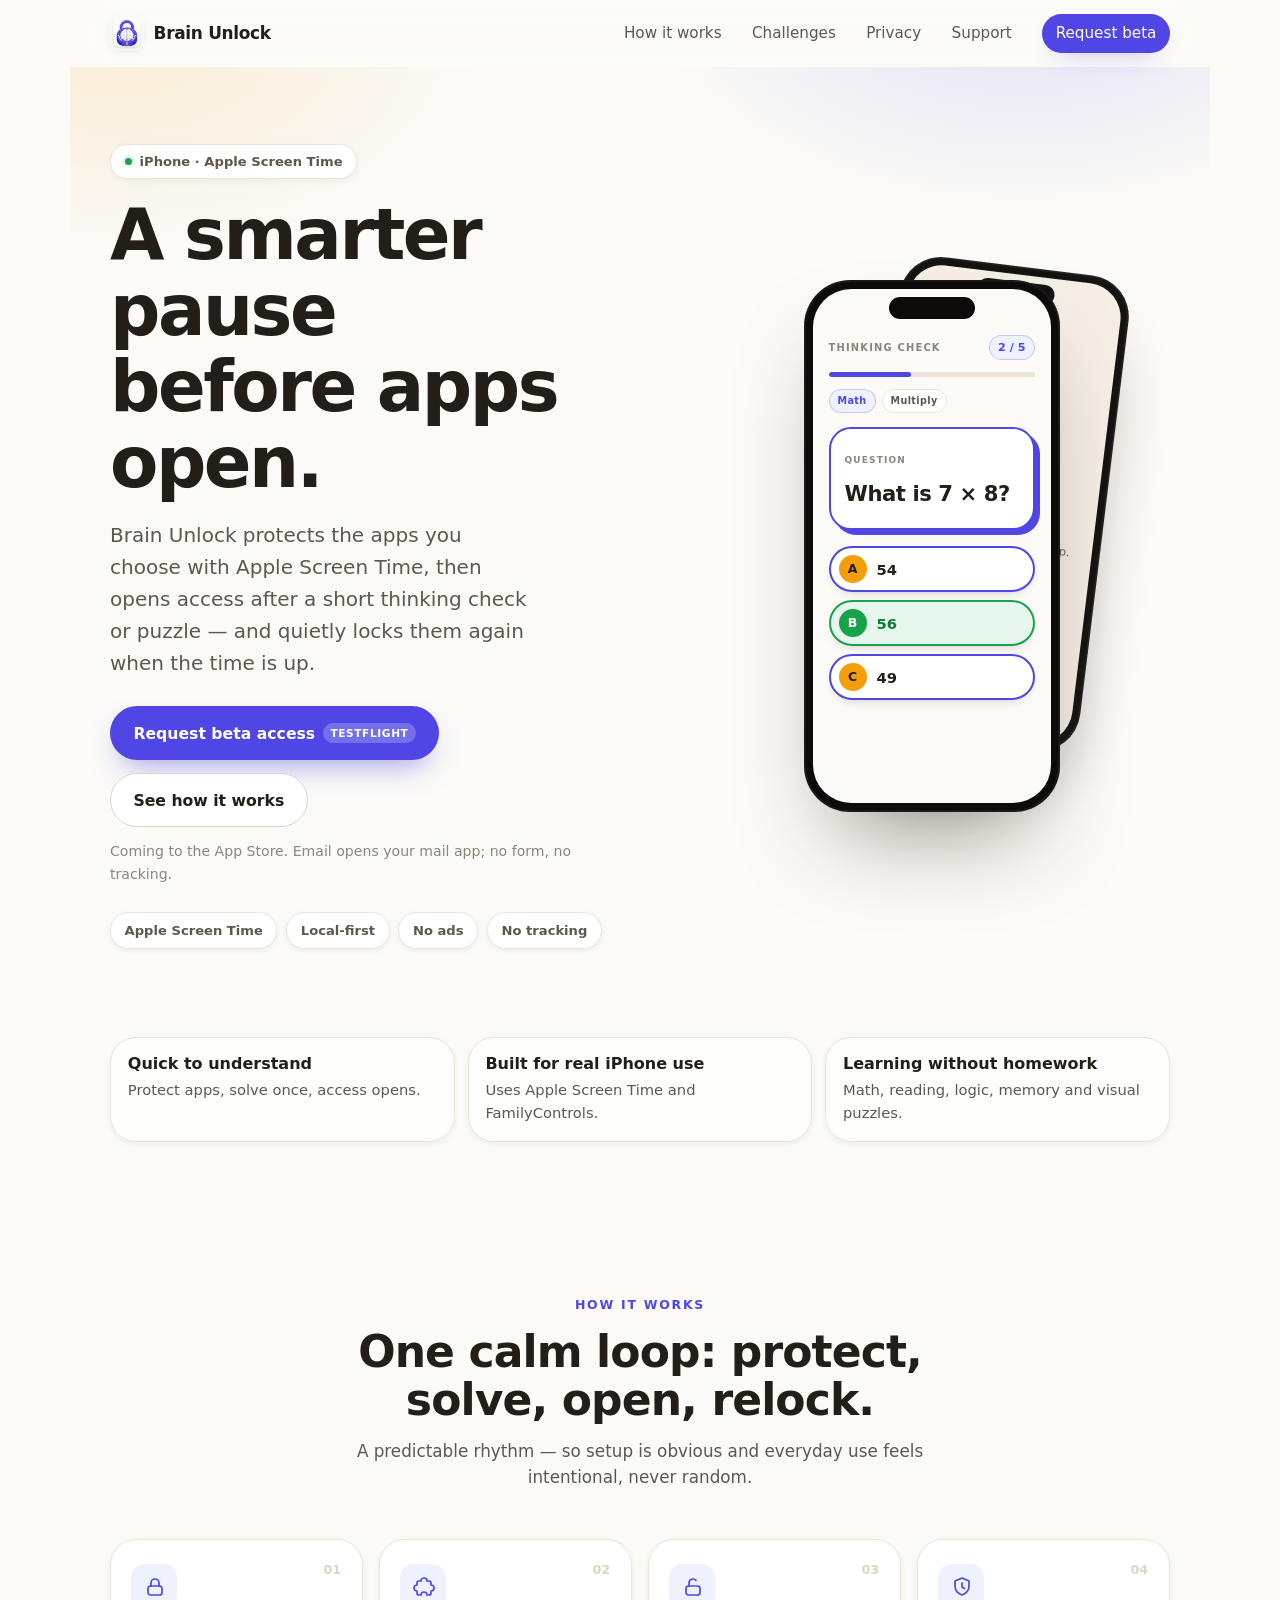
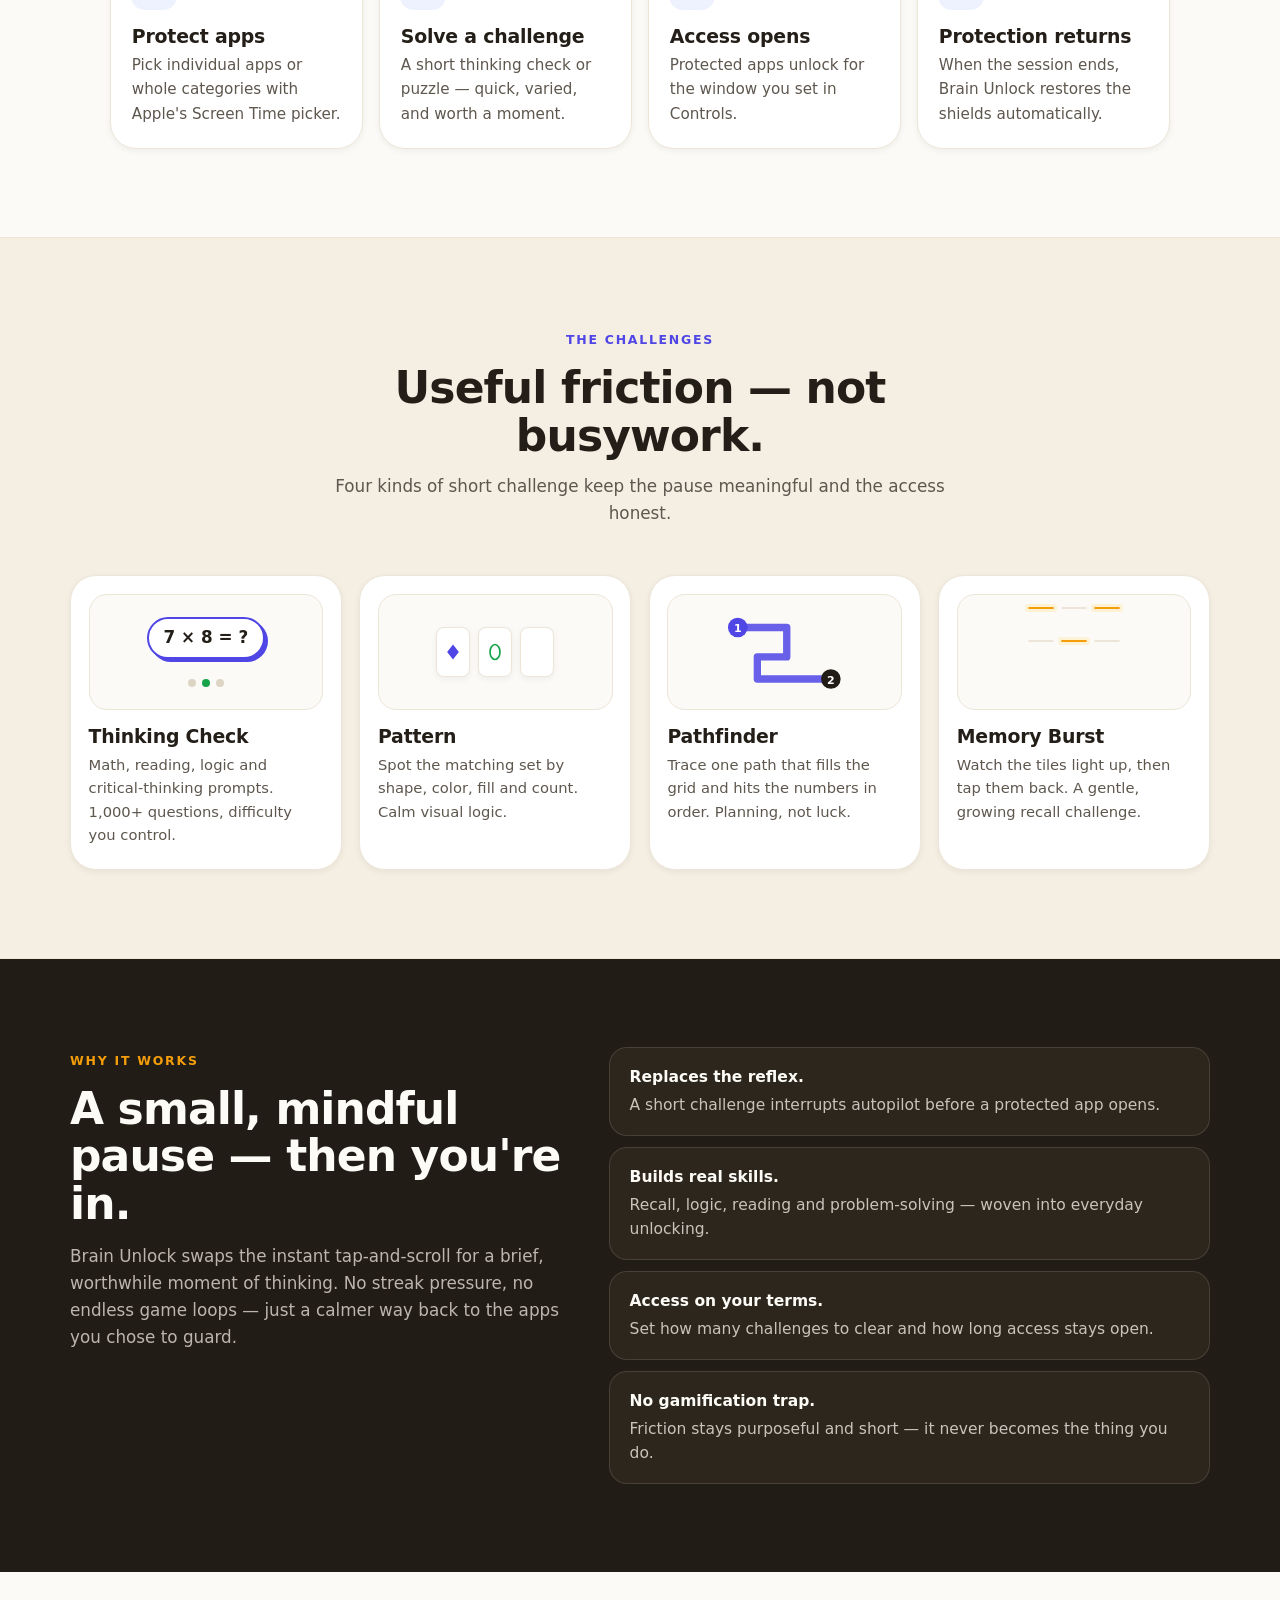
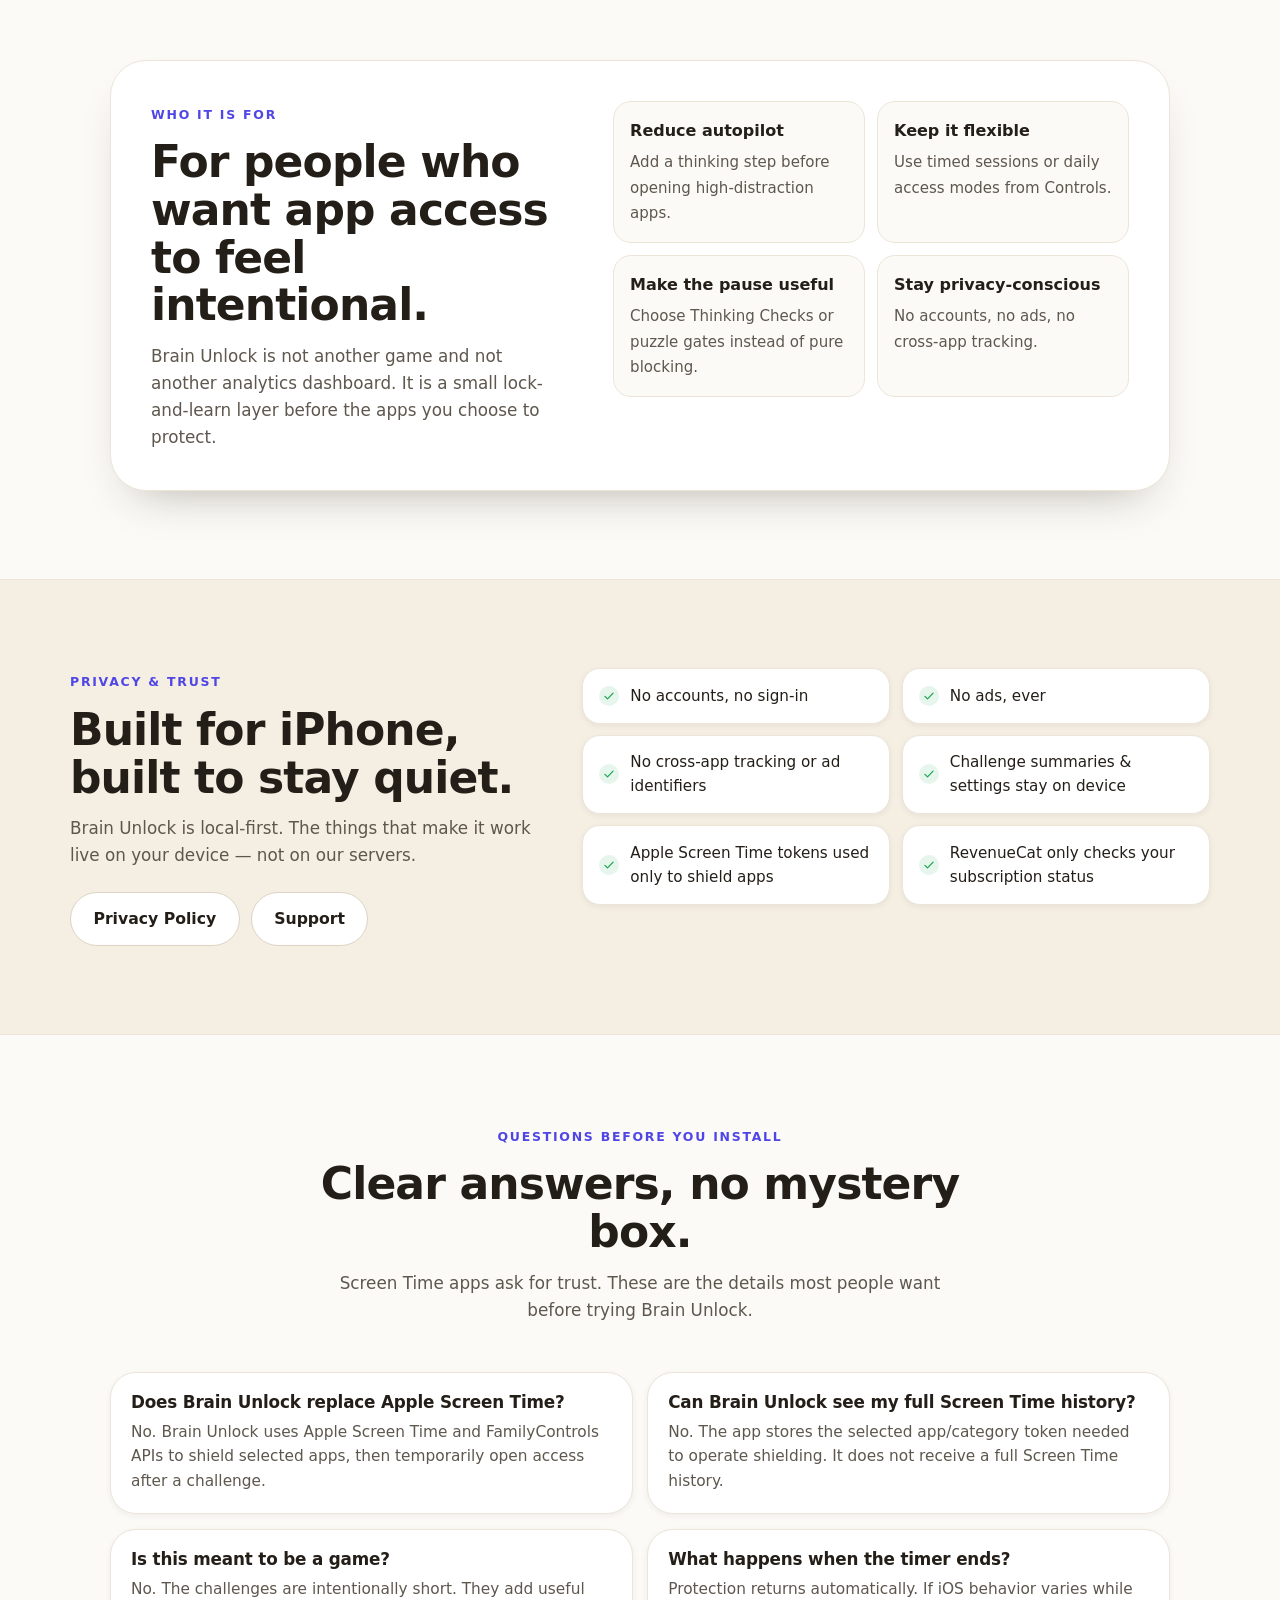
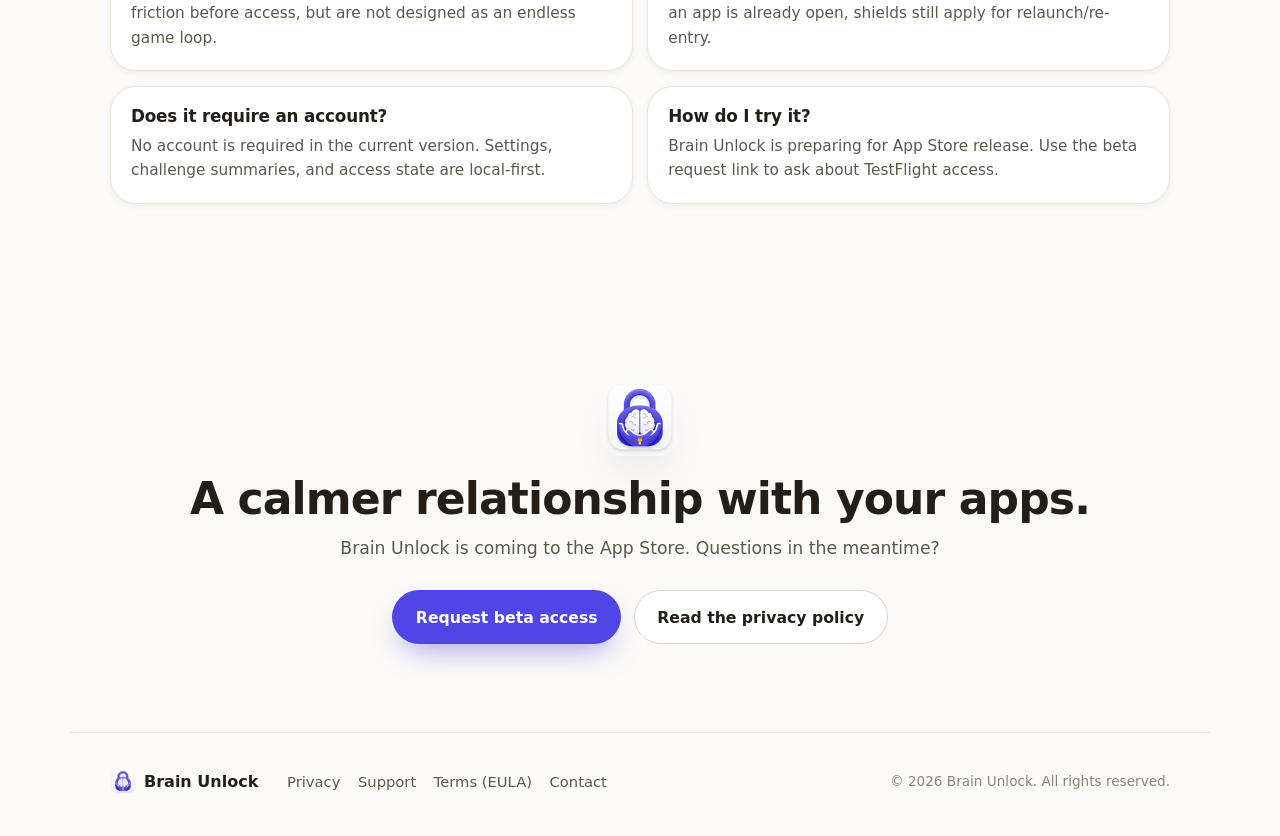
==== commit 64c724d5: "Improve website conversion flow" ====
--- a/index.html
+++ b/index.html
@@ -33,6 +33,7 @@
         <a href="#challenges">Challenges</a>
         <a href="privacy.html">Privacy</a>
         <a href="support.html">Support</a>
+        <a class="nav-cta" href="mailto:support@brainunlock.app?subject=Brain%20Unlock%20beta%20access">Request beta</a>
       </nav>
     </header>
 
@@ -50,12 +51,13 @@
               when the time is up.
             </p>
             <div class="cta-row">
-              <span class="btn btn-primary btn-soon">
-                Coming to the App&nbsp;Store
-                <em class="soon-tag">Soon</em>
-              </span>
-              <a class="btn btn-ghost" href="privacy.html">Privacy &amp; data</a>
-            </div>
+              <a class="btn btn-primary" href="mailto:support@brainunlock.app?subject=Brain%20Unlock%20beta%20access">
+                Request beta access
+                <em class="soon-tag">TestFlight</em>
+              </a>
+              <a class="btn btn-ghost" href="#how">See how it works</a>
+            </div>
+            <p class="cta-note">Coming to the App Store. Email opens your mail app; no form, no tracking.</p>
             <ul class="chips" aria-label="At a glance">
               <li>Apple Screen Time</li>
               <li>Local-first</li>
@@ -103,6 +105,22 @@
             </div>
           </div>
         </div>
+      </section>
+
+      <!-- ─────────────────────── Value proof ─────────────────── -->
+      <section class="proof-strip" aria-label="Why people try Brain Unlock">
+        <article>
+          <strong>Quick to understand</strong>
+          <span>Protect apps, solve once, access opens.</span>
+        </article>
+        <article>
+          <strong>Built for real iPhone use</strong>
+          <span>Uses Apple Screen Time and FamilyControls.</span>
+        </article>
+        <article>
+          <strong>Learning without homework</strong>
+          <span>Math, reading, logic, memory and visual puzzles.</span>
+        </article>
       </section>
 
       <!-- ─────────────────────── How it works ─────────────────── -->
@@ -227,6 +245,38 @@
         </div>
       </section>
 
+      <!-- ─────────────────────── Who it's for ─────────────────── -->
+      <section class="section buyer-section">
+        <div class="buyer-card">
+          <div>
+            <span class="kicker">Who it is for</span>
+            <h2>For people who want app access to feel intentional.</h2>
+            <p>
+              Brain Unlock is not another game and not another analytics dashboard.
+              It is a small lock-and-learn layer before the apps you choose to protect.
+            </p>
+          </div>
+          <div class="buyer-grid">
+            <article>
+              <strong>Reduce autopilot</strong>
+              <span>Add a thinking step before opening high-distraction apps.</span>
+            </article>
+            <article>
+              <strong>Keep it flexible</strong>
+              <span>Use timed sessions or daily access modes from Controls.</span>
+            </article>
+            <article>
+              <strong>Make the pause useful</strong>
+              <span>Choose Thinking Checks or puzzle gates instead of pure blocking.</span>
+            </article>
+            <article>
+              <strong>Stay privacy-conscious</strong>
+              <span>No accounts, no ads, no cross-app tracking.</span>
+            </article>
+          </div>
+        </div>
+      </section>
+
       <!-- ─────────────────────── Privacy / trust ──────────────── -->
       <section class="section section-soft" id="privacy">
         <div class="trust">
@@ -250,13 +300,48 @@
         </div>
       </section>
 
+      <!-- ─────────────────────── FAQ ──────────────────────────── -->
+      <section class="section faq-section" id="faq">
+        <div class="section-head">
+          <span class="kicker">Questions before you install</span>
+          <h2>Clear answers, no mystery box.</h2>
+          <p>Screen Time apps ask for trust. These are the details most people want before trying Brain Unlock.</p>
+        </div>
+        <div class="faq-grid">
+          <article>
+            <h3>Does Brain Unlock replace Apple Screen Time?</h3>
+            <p>No. Brain Unlock uses Apple Screen Time and FamilyControls APIs to shield selected apps, then temporarily open access after a challenge.</p>
+          </article>
+          <article>
+            <h3>Can Brain Unlock see my full Screen Time history?</h3>
+            <p>No. The app stores the selected app/category token needed to operate shielding. It does not receive a full Screen Time history.</p>
+          </article>
+          <article>
+            <h3>Is this meant to be a game?</h3>
+            <p>No. The challenges are intentionally short. They add useful friction before access, but are not designed as an endless game loop.</p>
+          </article>
+          <article>
+            <h3>What happens when the timer ends?</h3>
+            <p>Protection returns automatically. If iOS behavior varies while an app is already open, shields still apply for relaunch/re-entry.</p>
+          </article>
+          <article>
+            <h3>Does it require an account?</h3>
+            <p>No account is required in the current version. Settings, challenge summaries, and access state are local-first.</p>
+          </article>
+          <article>
+            <h3>How do I try it?</h3>
+            <p>Brain Unlock is preparing for App Store release. Use the beta request link to ask about TestFlight access.</p>
+          </article>
+        </div>
+      </section>
+
       <!-- ─────────────────────── Closing CTA ──────────────────── -->
       <section class="section closing">
         <img class="closing-icon" src="assets/app-icon.png" alt="" width="76" height="76" />
         <h2>A calmer relationship with your apps.</h2>
         <p>Brain Unlock is coming to the App Store. Questions in the meantime?</p>
         <div class="cta-row cta-center">
-          <a class="btn btn-primary" href="mailto:support@brainunlock.app">Email support</a>
+          <a class="btn btn-primary" href="mailto:support@brainunlock.app?subject=Brain%20Unlock%20beta%20access">Request beta access</a>
           <a class="btn btn-ghost" href="privacy.html">Read the privacy policy</a>
         </div>
       </section>
--- a/styles.css
+++ b/styles.css
@@ -103,6 +103,26 @@
 .nav-links a:hover { color: var(--ink); }
 .nav-links a[href^="#"] { display: none; }
 @media (min-width: 620px) { .nav-links a[href^="#"] { display: inline; } }
+.nav-links .nav-cta {
+  display: inline-flex;
+  align-items: center;
+  padding: 0.48rem 0.85rem;
+  border-radius: var(--pill);
+  color: #fff;
+  background: var(--indigo);
+  box-shadow: 0 12px 24px -16px rgba(79, 70, 229, 0.75);
+}
+.nav-links .nav-cta:hover { color: #fff; background: var(--indigo-deep); }
+@media (max-width: 619px) {
+  .nav { padding-inline: 1rem; }
+  .brand-name { font-size: 0.98rem; }
+  .nav-links { gap: 0; }
+  .nav-links a:not(.nav-cta) { display: none; }
+  .nav-links .nav-cta {
+    padding: 0.58rem 0.78rem;
+    font-size: 0.86rem;
+  }
+}
 
 /* ───────────────────────────── Buttons / chips ───────────────── */
 .btn {
@@ -127,6 +147,7 @@
 
 .cta-row { display: flex; flex-wrap: wrap; gap: 0.8rem; margin-top: 1.7rem; }
 .cta-center { justify-content: center; }
+.cta-note { margin-top: 0.8rem; color: var(--ink-faint); font-size: 0.88rem; max-width: 34rem; }
 
 .chips { display: flex; flex-wrap: wrap; gap: 0.55rem; margin-top: 1.7rem; }
 .chips li {
@@ -257,6 +278,34 @@
 .shield-title { font-size: 1.15rem; font-weight: 800; }
 .shield-sub { font-size: 0.78rem; color: var(--ink-soft); margin-top: 6px; }
 .shield-btn { margin-top: 16px; font-size: 0.82rem; font-weight: 700; color: #fff; background: var(--indigo); padding: 0.55rem 1.4rem; border-radius: var(--pill); }
+
+/* ───────────────────────────── Proof strip ───────────────────── */
+.proof-strip {
+  max-width: var(--maxw);
+  margin: 0 auto;
+  padding: 0 clamp(1.1rem, 4vw, 2.5rem) clamp(2.2rem, 5vw, 3.8rem);
+  display: grid;
+  grid-template-columns: 1fr;
+  gap: 0.8rem;
+}
+@media (min-width: 760px) { .proof-strip { grid-template-columns: repeat(3, 1fr); } }
+.proof-strip article {
+  background: rgba(255, 255, 255, 0.68);
+  border: 1px solid var(--line);
+  border-radius: var(--r-lg);
+  padding: 1rem 1.05rem;
+  box-shadow: var(--shadow-sm);
+}
+.proof-strip strong {
+  display: block;
+  line-height: 1.2;
+}
+.proof-strip span {
+  display: block;
+  margin-top: 0.3rem;
+  color: var(--ink-soft);
+  font-size: 0.92rem;
+}
 
 /* ───────────────────────────── Sections ──────────────────────── */
 .section { max-width: var(--maxw); margin: 0 auto; padding: clamp(3rem, 7vw, 5.5rem) clamp(1.1rem, 4vw, 2.5rem); }
@@ -309,6 +358,42 @@
 .why-list li { background: var(--espresso-2); border: 1px solid var(--espresso-line); border-radius: var(--r); padding: 1.05rem 1.2rem; font-size: 0.97rem; color: rgba(246, 241, 232, 0.78); }
 .why-list strong { display: block; color: #fdfbf6; font-weight: 700; margin-bottom: 0.2rem; }
 
+/* Buyer clarity */
+.buyer-card {
+  display: grid;
+  grid-template-columns: 1fr;
+  gap: clamp(1.4rem, 4vw, 2.5rem);
+  align-items: start;
+  background: var(--paper);
+  border: 1px solid var(--line);
+  border-radius: var(--r-xl);
+  padding: clamp(1.5rem, 4vw, 2.5rem);
+  box-shadow: var(--shadow);
+}
+@media (min-width: 860px) { .buyer-card { grid-template-columns: 0.9fr 1.1fr; } }
+.buyer-card p { color: var(--ink-soft); margin-top: 0.9rem; font-size: 1.05rem; }
+.buyer-grid {
+  display: grid;
+  grid-template-columns: 1fr;
+  gap: 0.75rem;
+}
+@media (min-width: 560px) { .buyer-grid { grid-template-columns: 1fr 1fr; } }
+.buyer-grid article {
+  min-height: 124px;
+  padding: 1rem;
+  border-radius: var(--r);
+  background: var(--cream);
+  border: 1px solid var(--line);
+}
+.buyer-grid strong {
+  display: block;
+  margin-bottom: 0.35rem;
+}
+.buyer-grid span {
+  color: var(--ink-soft);
+  font-size: 0.94rem;
+}
+
 /* Trust */
 .trust { display: grid; grid-template-columns: 1fr; gap: clamp(1.6rem, 4vw, 3rem); align-items: start; }
 @media (min-width: 860px) { .trust { grid-template-columns: 0.85fr 1.15fr; } }
@@ -318,6 +403,29 @@
 @media (min-width: 560px) { .trust-list { grid-template-columns: 1fr 1fr; } }
 .trust-list li { display: flex; align-items: center; gap: 0.7rem; background: var(--paper); border: 1px solid var(--line); border-radius: var(--r); padding: 0.9rem 1rem; font-size: 0.95rem; font-weight: 500; box-shadow: var(--shadow-sm); }
 .trust-list svg { width: 20px; height: 20px; flex: none; color: var(--success); background: var(--success-tint); border-radius: 50%; padding: 3px; }
+
+/* FAQ */
+.faq-grid {
+  display: grid;
+  grid-template-columns: 1fr;
+  gap: 0.9rem;
+}
+@media (min-width: 760px) { .faq-grid { grid-template-columns: 1fr 1fr; } }
+.faq-grid article {
+  background: var(--paper);
+  border: 1px solid var(--line);
+  border-radius: var(--r-lg);
+  padding: 1.25rem;
+  box-shadow: var(--shadow-sm);
+}
+.faq-grid h3 {
+  margin-bottom: 0.55rem;
+  font-size: 1.05rem;
+}
+.faq-grid p {
+  color: var(--ink-soft);
+  font-size: 0.96rem;
+}
 
 /* Closing */
 .closing { text-align: center; }
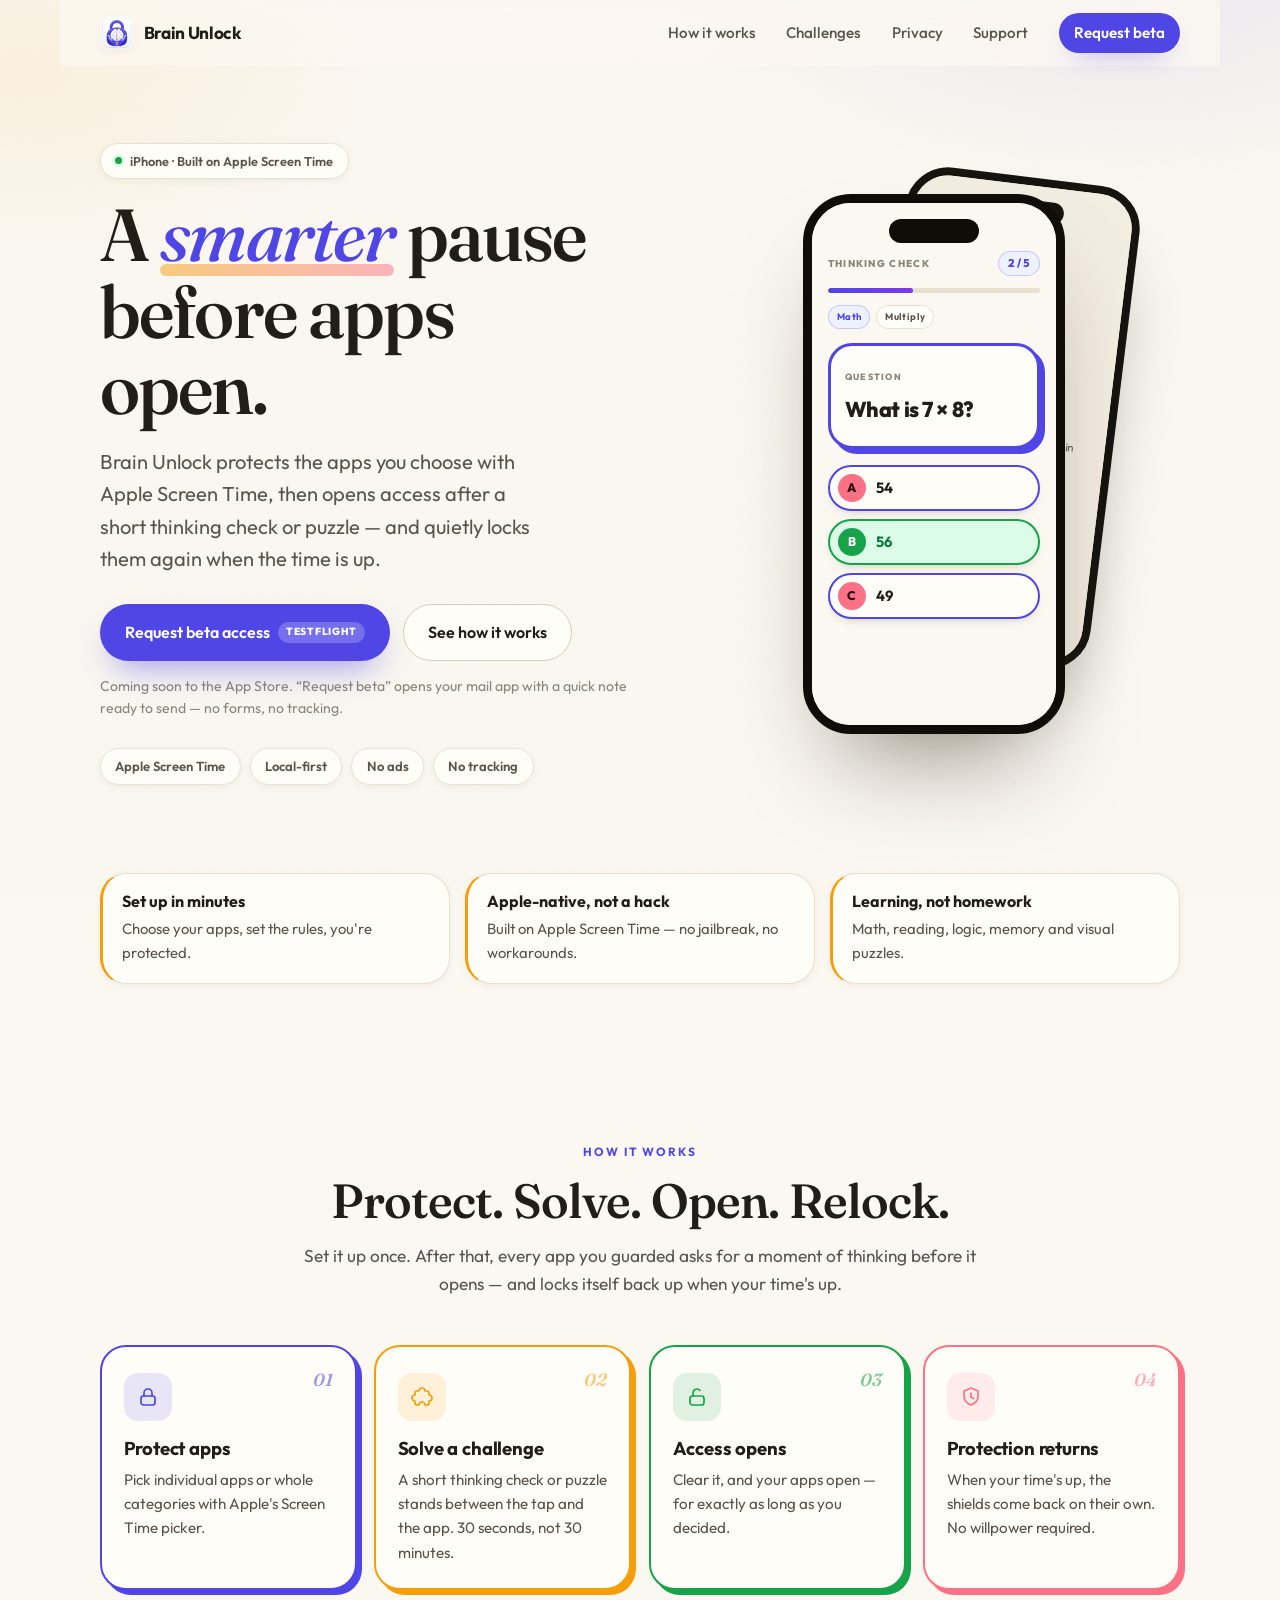
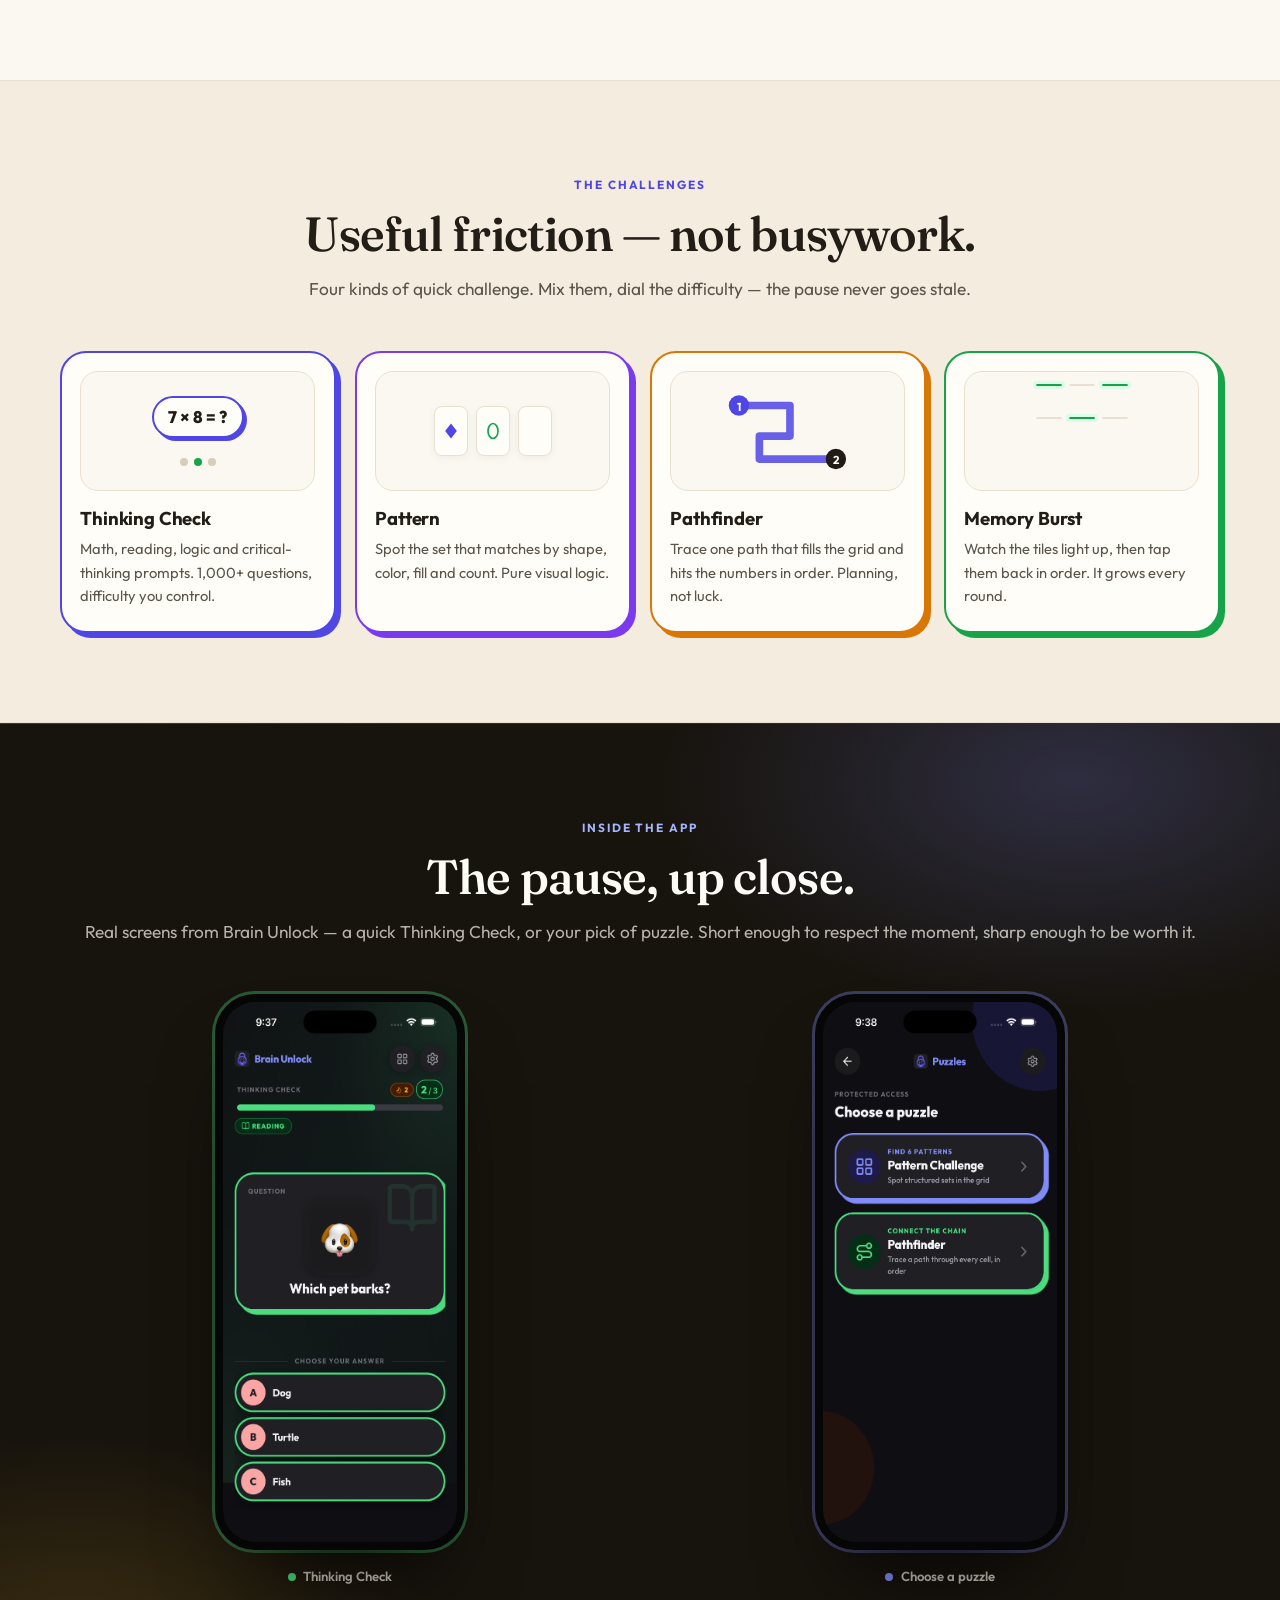
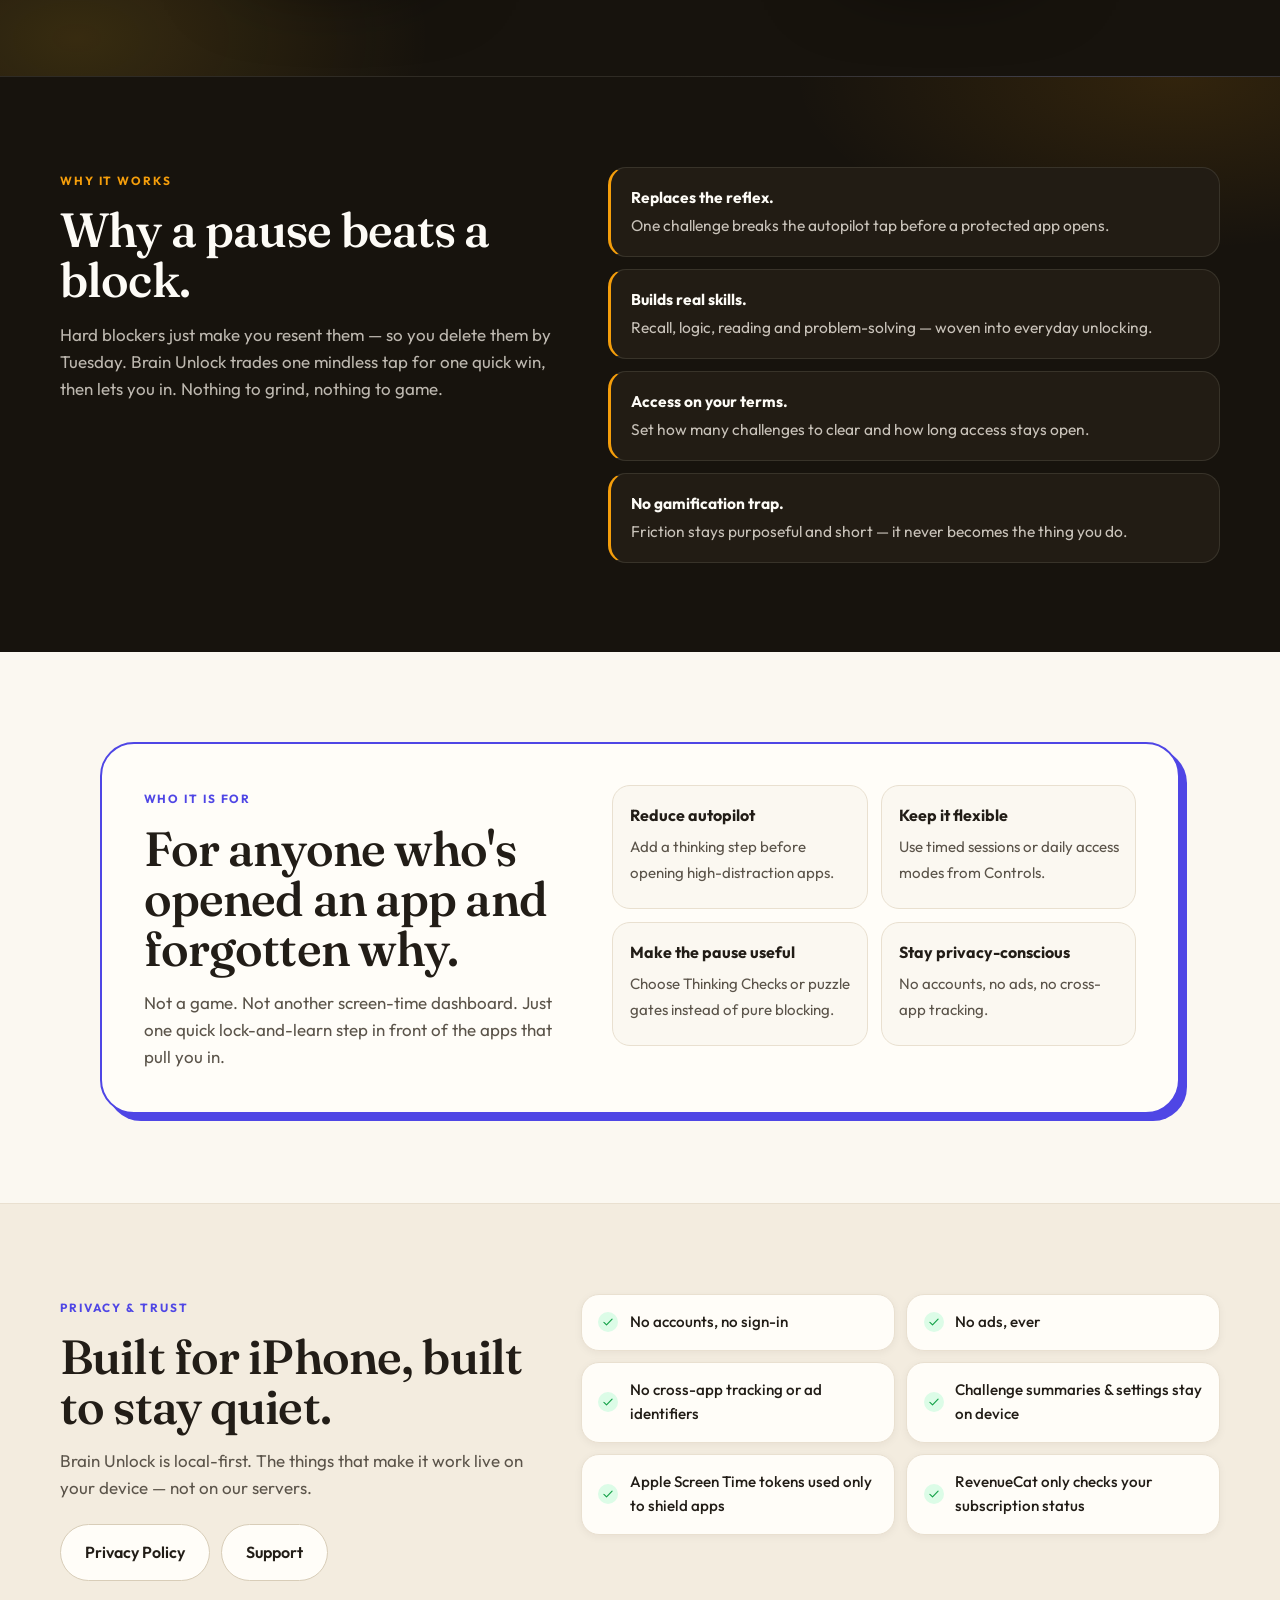
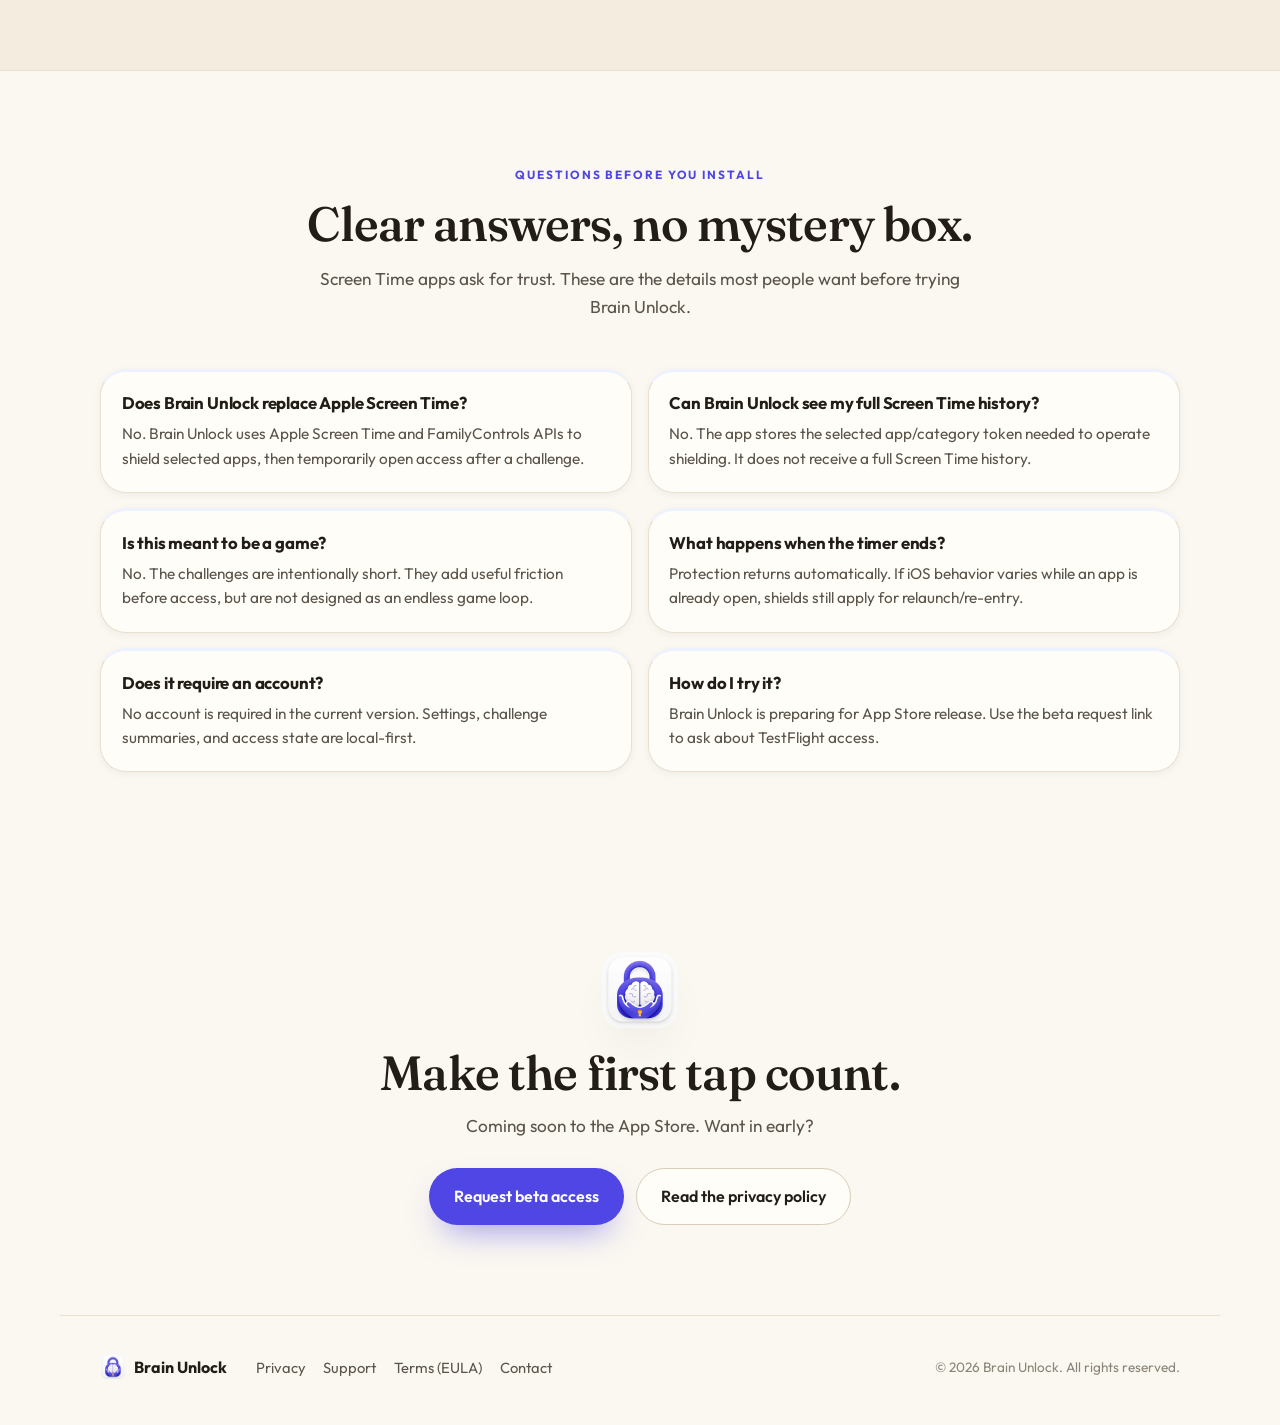
==== commit 574c166c: "Redesign landing page: distinctive type, app-matched slabs, sharper copy - Typography: system fonts " ====
--- a/index.html
+++ b/index.html
@@ -3,7 +3,7 @@
   <head>
     <meta charset="utf-8" />
     <meta name="viewport" content="width=device-width, initial-scale=1, viewport-fit=cover" />
-    <meta name="theme-color" content="#FBFAF7" />
+    <meta name="theme-color" content="#fbf8f1" />
     <meta
       name="description"
       content="Brain Unlock protects the apps you choose with Apple Screen Time, then opens access after a short thinking check or puzzle. Local-first. No ads. No tracking."
@@ -20,6 +20,13 @@
     <meta property="og:url" content="https://www.brainunlock.app/" />
     <meta property="og:image" content="https://www.brainunlock.app/assets/app-icon.png" />
     <title>Brain Unlock | A smarter pause before apps open</title>
+    <script>document.documentElement.classList.add("js");</script>
+    <link rel="preconnect" href="https://fonts.googleapis.com" />
+    <link rel="preconnect" href="https://fonts.gstatic.com" crossorigin />
+    <link
+      href="https://fonts.googleapis.com/css2?family=Fraunces:ital,opsz,wght@0,9..144,400..600;1,9..144,400..560&family=Outfit:wght@400;500;600;700;800&display=swap"
+      rel="stylesheet"
+    />
     <link rel="stylesheet" href="styles.css" />
   </head>
   <body>
@@ -43,8 +50,8 @@
         <div class="hero-glow" aria-hidden="true"></div>
         <div class="hero-grid">
           <div class="hero-copy reveal">
-            <span class="eyebrow"><span class="eyebrow-dot"></span> iPhone&nbsp;·&nbsp;Apple Screen&nbsp;Time</span>
-            <h1>A smarter pause<br />before apps open.</h1>
+            <span class="eyebrow"><span class="eyebrow-dot"></span> iPhone&nbsp;·&nbsp;Built on Apple Screen&nbsp;Time</span>
+            <h1>A <em>smarter</em> pause<br />before apps open.</h1>
             <p class="lede">
               Brain Unlock protects the apps you choose with Apple Screen Time, then opens
               access after a short thinking check or puzzle — and quietly locks them again
@@ -57,7 +64,7 @@
               </a>
               <a class="btn btn-ghost" href="#how">See how it works</a>
             </div>
-            <p class="cta-note">Coming to the App Store. Email opens your mail app; no form, no tracking.</p>
+            <p class="cta-note">Coming soon to the App Store. “Request beta” opens your mail app with a quick note ready to send — no forms, no tracking.</p>
             <ul class="chips" aria-label="At a glance">
               <li>Apple Screen Time</li>
               <li>Local-first</li>
@@ -110,15 +117,15 @@
       <!-- ─────────────────────── Value proof ─────────────────── -->
       <section class="proof-strip" aria-label="Why people try Brain Unlock">
         <article>
-          <strong>Quick to understand</strong>
-          <span>Protect apps, solve once, access opens.</span>
+          <strong>Set up in minutes</strong>
+          <span>Choose your apps, set the rules, you're protected.</span>
         </article>
         <article>
-          <strong>Built for real iPhone use</strong>
-          <span>Uses Apple Screen Time and FamilyControls.</span>
+          <strong>Apple-native, not a hack</strong>
+          <span>Built on Apple Screen Time — no jailbreak, no workarounds.</span>
         </article>
         <article>
-          <strong>Learning without homework</strong>
+          <strong>Learning, not homework</strong>
           <span>Math, reading, logic, memory and visual puzzles.</span>
         </article>
       </section>
@@ -127,8 +134,8 @@
       <section class="section" id="how">
         <div class="section-head">
           <span class="kicker">How it works</span>
-          <h2>One calm loop: protect, solve, open, relock.</h2>
-          <p>A predictable rhythm — so setup is obvious and everyday use feels intentional, never random.</p>
+          <h2>Protect. Solve. Open. Relock.</h2>
+          <p>Set it up once. After that, every app you guarded asks for a moment of thinking before it opens — and locks itself back up when your time's up.</p>
         </div>
         <ol class="flow">
           <li class="flow-step reveal">
@@ -145,7 +152,7 @@
               <svg viewBox="0 0 24 24" fill="none" stroke="currentColor" stroke-width="1.7" stroke-linecap="round" stroke-linejoin="round"><path d="M12 3a3 3 0 0 1 3 3h2a2 2 0 0 1 2 2v2a3 3 0 0 1 0 6v2a2 2 0 0 1-2 2h-2a3 3 0 0 0-6 0H7a2 2 0 0 1-2-2v-2a3 3 0 0 1 0-6V8a2 2 0 0 1 2-2h2a3 3 0 0 1 3-3z"/></svg>
             </span>
             <h3>Solve a challenge</h3>
-            <p>A short thinking check or puzzle — quick, varied, and worth a moment.</p>
+            <p>A short thinking check or puzzle stands between the tap and the app. 30 seconds, not 30 minutes.</p>
           </li>
           <li class="flow-step reveal" style="--d: 160ms">
             <span class="flow-ix">03</span>
@@ -153,7 +160,7 @@
               <svg viewBox="0 0 24 24" fill="none" stroke="currentColor" stroke-width="1.7" stroke-linecap="round" stroke-linejoin="round"><rect x="5" y="11" width="14" height="9" rx="2.5"/><path d="M8 11V8a4 4 0 0 1 7-2.6"/></svg>
             </span>
             <h3>Access opens</h3>
-            <p>Protected apps unlock for the window you set in Controls.</p>
+            <p>Clear it, and your apps open — for exactly as long as you decided.</p>
           </li>
           <li class="flow-step reveal" style="--d: 240ms">
             <span class="flow-ix">04</span>
@@ -161,7 +168,7 @@
               <svg viewBox="0 0 24 24" fill="none" stroke="currentColor" stroke-width="1.7" stroke-linecap="round" stroke-linejoin="round"><path d="M12 3l7 3v5c0 4.5-3 7.5-7 9-4-1.5-7-4.5-7-9V6z"/><path d="M12 8v4l2.5 1.5"/></svg>
             </span>
             <h3>Protection returns</h3>
-            <p>When the session ends, Brain Unlock restores the shields automatically.</p>
+            <p>When your time's up, the shields come back on their own. No willpower required.</p>
           </li>
         </ol>
       </section>
@@ -171,7 +178,7 @@
         <div class="section-head">
           <span class="kicker">The challenges</span>
           <h2>Useful friction — not busywork.</h2>
-          <p>Four kinds of short challenge keep the pause meaningful and the access honest.</p>
+          <p>Four kinds of quick challenge. Mix them, dial the difficulty — the pause never goes stale.</p>
         </div>
         <div class="challenge-grid">
           <article class="ch-card reveal">
@@ -190,7 +197,7 @@
               <span class="setcard"><svg viewBox="0 0 24 24" fill="#F59E0B"><path d="M16 4a8 8 0 1 0 0 16 6 6 0 0 1 0-16z"/></svg></span>
             </div>
             <h3>Pattern</h3>
-            <p>Spot the matching set by shape, color, fill and count. Calm visual logic.</p>
+            <p>Spot the set that matches by shape, color, fill and count. Pure visual logic.</p>
           </article>
 
           <article class="ch-card reveal" style="--d: 160ms">
@@ -211,8 +218,31 @@
               <span class="mtile"></span><span class="mtile on"></span><span class="mtile"></span>
             </div>
             <h3>Memory Burst</h3>
-            <p>Watch the tiles light up, then tap them back. A gentle, growing recall challenge.</p>
-          </article>
+            <p>Watch the tiles light up, then tap them back in order. It grows every round.</p>
+          </article>
+        </div>
+      </section>
+
+      <!-- ──────────────────── Dark-mode showcase ──────────────── -->
+      <section class="section showcase" aria-label="A look inside the Brain Unlock app">
+        <div class="section-head">
+          <span class="kicker">Inside the app</span>
+          <h2>The pause, up close.</h2>
+          <p>Real screens from Brain Unlock — a quick Thinking Check, or your pick of puzzle. Short enough to respect the moment, sharp enough to be worth it.</p>
+        </div>
+        <div class="showcase-stage">
+          <div class="shot-cap shot-cap-1 reveal">
+            <div class="shot">
+              <img src="assets/simulator_screenshot_D6361042-152D-41A5-B4E5-0A3F7F1196F3.png" alt="Brain Unlock Thinking Check in dark mode — a reading question with answer choices" width="250" height="540" loading="lazy" />
+            </div>
+            <span class="shot-tag"><i></i> Thinking Check</span>
+          </div>
+          <div class="shot-cap shot-cap-2 reveal" style="--d: 110ms">
+            <div class="shot">
+              <img src="assets/simulator_screenshot_AA363468-B106-4E09-99B0-FF3314748592.png" alt="Brain Unlock puzzle chooser in dark mode — Pattern Challenge and Pathfinder" width="250" height="540" loading="lazy" />
+            </div>
+            <span class="shot-tag"><i></i> Choose a puzzle</span>
+          </div>
         </div>
       </section>
 
@@ -221,13 +251,13 @@
         <div class="why-inner">
           <div class="why-head">
             <span class="kicker kicker-light">Why it works</span>
-            <h2>A small, mindful pause — then you're in.</h2>
-            <p>Brain Unlock swaps the instant tap-and-scroll for a brief, worthwhile moment of thinking. No streak pressure, no endless game loops — just a calmer way back to the apps you chose to guard.</p>
+            <h2>Why a pause beats a block.</h2>
+            <p>Hard blockers just make you resent them — so you delete them by Tuesday. Brain Unlock trades one mindless tap for one quick win, then lets you in. Nothing to grind, nothing to game.</p>
           </div>
           <ul class="why-list">
             <li>
               <strong>Replaces the reflex.</strong>
-              A short challenge interrupts autopilot before a protected app opens.
+              One challenge breaks the autopilot tap before a protected app opens.
             </li>
             <li>
               <strong>Builds real skills.</strong>
@@ -250,10 +280,10 @@
         <div class="buyer-card">
           <div>
             <span class="kicker">Who it is for</span>
-            <h2>For people who want app access to feel intentional.</h2>
+            <h2>For anyone who's opened an app and forgotten why.</h2>
             <p>
-              Brain Unlock is not another game and not another analytics dashboard.
-              It is a small lock-and-learn layer before the apps you choose to protect.
+              Not a game. Not another screen-time dashboard. Just one quick lock-and-learn
+              step in front of the apps that pull you in.
             </p>
           </div>
           <div class="buyer-grid">
@@ -338,8 +368,8 @@
       <!-- ─────────────────────── Closing CTA ──────────────────── -->
       <section class="section closing">
         <img class="closing-icon" src="assets/app-icon.png" alt="" width="76" height="76" />
-        <h2>A calmer relationship with your apps.</h2>
-        <p>Brain Unlock is coming to the App Store. Questions in the meantime?</p>
+        <h2>Make the first tap count.</h2>
+        <p>Coming soon to the App Store. Want in early?</p>
         <div class="cta-row cta-center">
           <a class="btn btn-primary" href="mailto:support@brainunlock.app?subject=Brain%20Unlock%20beta%20access">Request beta access</a>
           <a class="btn btn-ghost" href="privacy.html">Read the privacy policy</a>
@@ -360,5 +390,31 @@
       </nav>
       <span class="footer-copy">© 2026 Brain Unlock. All rights reserved.</span>
     </footer>
+
+    <!-- Scroll-orchestrated reveals. Hidden only when JS is present (.js gate in
+         the head), so no-JS / crawlers still get everything; IntersectionObserver
+         then fires each element's --d stagger as it enters the viewport. -->
+    <script>
+      (function () {
+        var els = document.querySelectorAll(".reveal");
+        if (!els.length) return;
+        if (!("IntersectionObserver" in window)) {
+          for (var i = 0; i < els.length; i++) els[i].classList.add("in");
+          return;
+        }
+        var io = new IntersectionObserver(
+          function (entries) {
+            entries.forEach(function (e) {
+              if (e.isIntersecting) {
+                e.target.classList.add("in");
+                io.unobserve(e.target);
+              }
+            });
+          },
+          { rootMargin: "0px 0px -10% 0px", threshold: 0.12 }
+        );
+        els.forEach(function (el) { io.observe(el); });
+      })();
+    </script>
   </body>
 </html>
--- a/styles.css
+++ b/styles.css
@@ -1,48 +1,64 @@
 /* ============================================================================
    Brain Unlock — marketing site
-   Warm, calm, premium iOS-utility aesthetic: cream paper, indigo + gold
-   accents from the app, SF-family type, real app UI recreated in CSS.
-   No JS. No external fonts. No tracking.
+   ----------------------------------------------------------------------------
+   Aesthetic: warm "cream paper" editorial, pulled straight from the app's
+   light mode. Fraunces (display serif) + Outfit (the app's own UI sans).
+   Signature surface = the app's neobrutalist hard-offset accent slab.
+   Atmosphere from layered corner-wash glows + paper grain. CSS-only motion,
+   scroll-orchestrated. Dual-theme story told with real dark-mode screenshots.
    ========================================================================== */
 
 :root {
-  /* Warm neutrals */
-  --ink: #241e18;
-  --ink-soft: #5e574e;
-  --ink-faint: #8c857a;
-  --cream: #fbfaf7;
-  --cream-2: #f4eee3;
-  --paper: #ffffff;
-  --line: #ece5d8;
-  --line-strong: #ddd4c4;
-
-  /* Brand accents (from the app) */
+  /* ── Type ── */
+  --display: "Fraunces", "Iowan Old Style", Georgia, "Times New Roman", serif;
+  --sans: "Outfit", -apple-system, system-ui, "Segoe UI", Roboto, Helvetica, Arial, sans-serif;
+
+  /* ── Warm neutrals (cream paper) ── */
+  --ink: #221d17;
+  --ink-soft: #5b544a;
+  --ink-faint: #8b8478;
+  --cream: #fbf8f1;        /* page */
+  --cream-2: #f3ecdf;      /* soft band */
+  --paper: #fffdf8;        /* card */
+  --line: #e9e0d0;
+  --line-strong: #d8cdb8;
+
+  /* ── Brand accents (exact app tokens) ── */
   --indigo: #4f46e5;
   --indigo-deep: #4338ca;
   --indigo-tint: #eef2ff;
   --gold: #f59e0b;
-  --gold-soft: #fdf1d6;
-  --success: #16a34a;
-  --success-tint: #e7f6ec;
-
-  /* Warm dark band */
-  --espresso: #211c16;
-  --espresso-2: #2c261d;
-  --espresso-line: rgba(255, 250, 240, 0.12);
-
-  --maxw: 1140px;
+  --gold-2: #d97706;
+  --gold-soft: #fef3c7;
+  --green: #16a34a;
+  --green-tint: #dcfce7;
+  --coral: #fb7185;        /* the answer-bubble warmth */
+  --coral-tint: #ffe4e6;
+  --violet: #7c3aed;
+  --violet-tint: #ede9fe;
+
+  /* ── Warm dark band (espresso) ── */
+  --espresso: #17130d;
+  --espresso-2: #221c14;
+  --espresso-line: rgba(255, 247, 233, 0.1);
+  --cream-on-dark: #f7f1e6;
+
+  --maxw: 1160px;
   --r-sm: 12px;
   --r: 18px;
   --r-lg: 26px;
-  --r-xl: 36px;
+  --r-xl: 34px;
+  --r-hero: 32px;          /* matches the app's hero radius */
   --pill: 999px;
 
-  --sans: -apple-system, "SF Pro Display", "SF Pro Text", system-ui, "Segoe UI",
-    Roboto, Helvetica, Arial, sans-serif;
-
-  --shadow-sm: 0 2px 6px rgba(46, 34, 16, 0.06);
-  --shadow: 0 22px 48px -26px rgba(46, 34, 16, 0.38);
-  --shadow-lg: 0 50px 90px -36px rgba(46, 34, 16, 0.5);
+  --shadow-sm: 0 2px 8px rgba(40, 28, 10, 0.05);
+  --shadow: 0 24px 50px -28px rgba(40, 28, 10, 0.34);
+  --shadow-lg: 0 54px 96px -40px rgba(40, 28, 10, 0.5);
+
+  /* Slab = the app's hard-offset neobrutalist shadow. Caller sets the accent
+     via --slab (border + shadow color). */
+  --slab: var(--indigo);
+  --slab-off: 5px;
 }
 
 * { box-sizing: border-box; }
@@ -53,387 +69,397 @@
   margin: 0;
   font-family: var(--sans);
   color: var(--ink);
-  background: var(--cream);
+  background-color: var(--cream);
+  /* Atmosphere: two soft corner washes + a hair of paper grain so the page
+     never reads as flat cream. The grain is a tiny inline SVG turbulence. */
+  background-image:
+    radial-gradient(60% 42% at 88% -4%, rgba(79, 70, 229, 0.09), transparent 60%),
+    radial-gradient(48% 36% at 2% 8%, rgba(245, 158, 11, 0.08), transparent 60%),
+    url("data:image/svg+xml,%3Csvg xmlns='http://www.w3.org/2000/svg' width='180' height='180'%3E%3Cfilter id='n'%3E%3CfeTurbulence type='fractalNoise' baseFrequency='0.85' numOctaves='2' stitchTiles='stitch'/%3E%3C/filter%3E%3Crect width='100%25' height='100%25' filter='url(%23n)' opacity='0.035'/%3E%3C/svg%3E");
+  background-repeat: no-repeat, no-repeat, repeat;
+  background-attachment: fixed, fixed, fixed;
   line-height: 1.6;
+  font-weight: 400;
   -webkit-font-smoothing: antialiased;
   text-rendering: optimizeLegibility;
   overflow-x: hidden;
 }
 
-h1, h2, h3 { margin: 0; letter-spacing: -0.02em; line-height: 1.08; font-weight: 700; }
-h2 { font-size: clamp(1.7rem, 1.1rem + 2.6vw, 2.75rem); }
-h3 { font-size: 1.18rem; letter-spacing: -0.01em; }
+/* ── Type scale ── */
+h1, h2, h3 { margin: 0; }
+h1, h2 {
+  font-family: var(--display);
+  font-weight: 560;            /* Fraunces optical weight; warm, not heavy */
+  font-optical-sizing: auto;
+  letter-spacing: -0.018em;
+  line-height: 1.04;
+}
+h2 { font-size: clamp(1.85rem, 1.1rem + 3vw, 3rem); }
+h3 { font-family: var(--sans); font-size: 1.16rem; font-weight: 700; letter-spacing: -0.01em; line-height: 1.25; }
 p { margin: 0; }
 a { color: inherit; text-decoration: none; }
 img { max-width: 100%; display: block; }
 ul, ol { margin: 0; padding: 0; list-style: none; }
+::selection { background: var(--gold-soft); color: var(--ink); }
 
 .kicker {
   display: inline-block;
-  font-size: 0.78rem;
-  font-weight: 600;
-  letter-spacing: 0.14em;
+  font-family: var(--sans);
+  font-size: 0.74rem;
+  font-weight: 700;
+  letter-spacing: 0.16em;
   text-transform: uppercase;
   color: var(--indigo);
-  margin-bottom: 0.85rem;
+  margin-bottom: 0.9rem;
 }
 .kicker-light { color: var(--gold); }
 
 /* ───────────────────────────── Nav ───────────────────────────── */
 .nav {
-  position: sticky;
-  top: 0;
-  z-index: 50;
-  display: flex;
-  align-items: center;
-  justify-content: space-between;
-  gap: 1rem;
-  max-width: var(--maxw);
-  margin: 0 auto;
-  padding: 0.85rem clamp(1.1rem, 4vw, 2.5rem);
-  background: rgba(251, 250, 247, 0.82);
-  backdrop-filter: saturate(160%) blur(14px);
-  -webkit-backdrop-filter: saturate(160%) blur(14px);
+  position: sticky; top: 0; z-index: 50;
+  display: flex; align-items: center; justify-content: space-between; gap: 1rem;
+  max-width: var(--maxw); margin: 0 auto;
+  padding: 0.8rem clamp(1.1rem, 4vw, 2.5rem);
+  background: rgba(251, 248, 241, 0.78);
+  backdrop-filter: saturate(170%) blur(16px);
+  -webkit-backdrop-filter: saturate(170%) blur(16px);
 }
 .brand { display: inline-flex; align-items: center; gap: 0.6rem; font-weight: 700; letter-spacing: -0.02em; }
 .brand-icon { border-radius: 9px; box-shadow: var(--shadow-sm); }
-.brand-name { font-size: 1.06rem; }
+.brand-name { font-size: 1.08rem; }
 .nav-links { display: flex; gap: clamp(0.9rem, 2.5vw, 1.9rem); align-items: center; }
 .nav-links a { font-size: 0.95rem; font-weight: 500; color: var(--ink-soft); transition: color 0.18s; }
 .nav-links a:hover { color: var(--ink); }
 .nav-links a[href^="#"] { display: none; }
 @media (min-width: 620px) { .nav-links a[href^="#"] { display: inline; } }
 .nav-links .nav-cta {
-  display: inline-flex;
-  align-items: center;
-  padding: 0.48rem 0.85rem;
-  border-radius: var(--pill);
-  color: #fff;
+  display: inline-flex; align-items: center;
+  padding: 0.5rem 0.95rem; border-radius: var(--pill);
+  color: #fff; font-weight: 600;
   background: var(--indigo);
-  box-shadow: 0 12px 24px -16px rgba(79, 70, 229, 0.75);
-}
-.nav-links .nav-cta:hover { color: #fff; background: var(--indigo-deep); }
+  box-shadow: 0 12px 26px -16px rgba(79, 70, 229, 0.85);
+  transition: background 0.18s, transform 0.16s;
+}
+.nav-links .nav-cta:hover { color: #fff; background: var(--indigo-deep); transform: translateY(-1px); }
 @media (max-width: 619px) {
   .nav { padding-inline: 1rem; }
   .brand-name { font-size: 0.98rem; }
   .nav-links { gap: 0; }
   .nav-links a:not(.nav-cta) { display: none; }
-  .nav-links .nav-cta {
-    padding: 0.58rem 0.78rem;
-    font-size: 0.86rem;
-  }
+  .nav-links .nav-cta { padding: 0.58rem 0.82rem; font-size: 0.88rem; }
 }
 
 /* ───────────────────────────── Buttons / chips ───────────────── */
 .btn {
-  display: inline-flex;
-  align-items: center;
-  gap: 0.5rem;
-  padding: 0.85rem 1.4rem;
-  border-radius: var(--pill);
-  font-size: 0.98rem;
-  font-weight: 600;
-  border: 1.5px solid transparent;
-  cursor: pointer;
-  transition: transform 0.16s ease, box-shadow 0.2s ease, background 0.2s ease;
-}
-.btn-primary { background: var(--indigo); color: #fff; box-shadow: 0 14px 30px -12px rgba(79, 70, 229, 0.6); }
-.btn-primary:hover { transform: translateY(-2px); background: var(--indigo-deep); }
+  position: relative;
+  display: inline-flex; align-items: center; gap: 0.5rem;
+  padding: 0.92rem 1.5rem; border-radius: var(--pill);
+  font-family: var(--sans); font-size: 1rem; font-weight: 600;
+  border: 1.5px solid transparent; cursor: pointer;
+  transition: transform 0.16s ease, box-shadow 0.2s ease, background 0.2s ease, border-color 0.2s ease;
+}
+.btn-primary { background: var(--indigo); color: #fff; box-shadow: 0 16px 34px -14px rgba(79, 70, 229, 0.65); }
+.btn-primary:hover { transform: translateY(-2px); background: var(--indigo-deep); box-shadow: 0 22px 44px -16px rgba(79, 70, 229, 0.7); }
 .btn-ghost { background: var(--paper); color: var(--ink); border-color: var(--line-strong); }
 .btn-ghost:hover { transform: translateY(-2px); border-color: var(--ink-faint); }
-.btn-soon { cursor: default; }
-.btn-soon:hover { transform: none; background: var(--indigo); }
-.soon-tag { font-style: normal; font-size: 0.66rem; font-weight: 800; letter-spacing: 0.06em; text-transform: uppercase; background: rgba(255, 255, 255, 0.22); padding: 0.12rem 0.45rem; border-radius: var(--pill); }
-
-.cta-row { display: flex; flex-wrap: wrap; gap: 0.8rem; margin-top: 1.7rem; }
+.soon-tag {
+  font-style: normal; font-size: 0.64rem; font-weight: 800;
+  letter-spacing: 0.07em; text-transform: uppercase;
+  background: rgba(255, 255, 255, 0.22); color: #fff;
+  padding: 0.16rem 0.5rem; border-radius: var(--pill);
+}
+
+.cta-row { display: flex; flex-wrap: wrap; gap: 0.8rem; margin-top: 1.8rem; }
 .cta-center { justify-content: center; }
-.cta-note { margin-top: 0.8rem; color: var(--ink-faint); font-size: 0.88rem; max-width: 34rem; }
-
-.chips { display: flex; flex-wrap: wrap; gap: 0.55rem; margin-top: 1.7rem; }
+.cta-note { margin-top: 0.85rem; color: var(--ink-faint); font-size: 0.88rem; max-width: 34rem; }
+.cta-center + .cta-note { margin-inline: auto; text-align: center; }
+
+.chips { display: flex; flex-wrap: wrap; gap: 0.55rem; margin-top: 1.8rem; }
 .chips li {
-  font-size: 0.82rem;
-  font-weight: 600;
-  color: var(--ink-soft);
-  background: var(--paper);
-  border: 1px solid var(--line);
-  padding: 0.42rem 0.85rem;
-  border-radius: var(--pill);
-  box-shadow: var(--shadow-sm);
+  font-size: 0.82rem; font-weight: 600; color: var(--ink-soft);
+  background: var(--paper); border: 1px solid var(--line);
+  padding: 0.44rem 0.9rem; border-radius: var(--pill); box-shadow: var(--shadow-sm);
 }
 
 /* ───────────────────────────── Hero ──────────────────────────── */
-.hero { position: relative; max-width: var(--maxw); margin: 0 auto; padding: clamp(2.5rem, 6vw, 5rem) clamp(1.1rem, 4vw, 2.5rem) clamp(3rem, 7vw, 5.5rem); overflow: hidden; }
-.hero-glow {
-  position: absolute;
-  inset: -20% -10% auto -10%;
-  height: 560px;
-  background:
-    radial-gradient(40% 60% at 78% 18%, rgba(79, 70, 229, 0.16), transparent 70%),
-    radial-gradient(38% 55% at 12% 30%, rgba(245, 158, 11, 0.14), transparent 70%);
-  pointer-events: none;
-  z-index: 0;
-}
+.hero {
+  position: relative; max-width: var(--maxw); margin: 0 auto;
+  padding: clamp(2.5rem, 6vw, 5rem) clamp(1.1rem, 4vw, 2.5rem) clamp(3rem, 7vw, 5.5rem);
+  overflow: visible;
+}
+.hero-glow { display: none; } /* atmosphere now lives on the body wash */
 .hero-grid {
-  position: relative;
-  z-index: 1;
-  display: grid;
-  grid-template-columns: 1fr;
-  gap: clamp(2.5rem, 5vw, 3.5rem);
-  align-items: center;
-}
-@media (min-width: 900px) { .hero-grid { grid-template-columns: 1.05fr 0.95fr; } }
+  position: relative; z-index: 1; display: grid;
+  grid-template-columns: 1fr; gap: clamp(2.5rem, 5vw, 3.5rem); align-items: center;
+}
+@media (min-width: 900px) { .hero-grid { grid-template-columns: 1.04fr 0.96fr; } }
 
 .eyebrow {
-  display: inline-flex;
-  align-items: center;
-  gap: 0.5rem;
-  font-size: 0.82rem;
-  font-weight: 600;
-  color: var(--ink-soft);
-  background: var(--paper);
-  border: 1px solid var(--line);
-  padding: 0.4rem 0.85rem;
-  border-radius: var(--pill);
-  box-shadow: var(--shadow-sm);
-}
-.eyebrow-dot { width: 7px; height: 7px; border-radius: 50%; background: var(--success); box-shadow: 0 0 0 3px var(--success-tint); }
+  display: inline-flex; align-items: center; gap: 0.5rem;
+  font-size: 0.8rem; font-weight: 600; color: var(--ink-soft);
+  background: var(--paper); border: 1px solid var(--line);
+  padding: 0.42rem 0.9rem; border-radius: var(--pill); box-shadow: var(--shadow-sm);
+}
+.eyebrow-dot { width: 7px; height: 7px; border-radius: 50%; background: var(--green); box-shadow: 0 0 0 3px var(--green-tint); }
 
 .hero h1 {
-  font-size: clamp(2.5rem, 1.2rem + 5.6vw, 4.4rem);
-  margin: 1.1rem 0 0;
-  letter-spacing: -0.035em;
-}
-.lede { font-size: clamp(1.05rem, 0.95rem + 0.5vw, 1.25rem); color: var(--ink-soft); margin-top: 1.1rem; max-width: 33ch; }
-
-/* ── iPhone mockups ── */
-.hero-stage { position: relative; display: flex; justify-content: center; align-items: center; min-height: 540px; }
+  font-size: clamp(2.7rem, 1.2rem + 6vw, 4.6rem);
+  margin: 1.15rem 0 0; letter-spacing: -0.025em;
+}
+/* "smarter" gets the editorial accent: Fraunces italic + a gold underline mark */
+.hero h1 em {
+  font-style: italic; font-weight: 500; color: var(--indigo);
+  position: relative; white-space: nowrap;
+}
+.hero h1 em::after {
+  content: ""; position: absolute; left: 0; right: 0; bottom: 0.06em; height: 0.16em;
+  background: linear-gradient(90deg, var(--gold), var(--coral));
+  border-radius: var(--pill); opacity: 0.5; z-index: -1;
+}
+.lede { font-size: clamp(1.06rem, 0.95rem + 0.5vw, 1.26rem); color: var(--ink-soft); margin-top: 1.2rem; max-width: 34ch; }
+
+/* ── iPhone mockups (CSS-recreated light app UI) ── */
+.hero-stage { position: relative; display: flex; justify-content: center; align-items: center; min-height: 560px; }
 .phone {
-  width: 256px;
-  aspect-ratio: 256 / 532;
-  background: #0d0b09;
-  border-radius: 46px;
-  padding: 9px;
-  box-shadow: var(--shadow-lg), inset 0 0 0 2px rgba(255, 255, 255, 0.06);
+  width: 262px; aspect-ratio: 262 / 540;
+  background: #ffffff; border: 9px solid #100d09;
+  border-radius: 48px; padding: 0;
+  box-shadow: var(--shadow-lg), 0 0 0 2px rgba(255,255,255,0.04) inset;
 }
 .phone .screen { position: relative; height: 100%; border-radius: 38px; overflow: hidden; display: flex; flex-direction: column; }
 .phone::before {
-  content: "";
-  position: absolute;
-  top: 17px; left: 50%; transform: translateX(-50%);
-  width: 86px; height: 22px; border-radius: var(--pill);
-  background: #0d0b09; z-index: 3;
-}
-.phone-front { position: relative; z-index: 2; }
+  content: ""; position: absolute; top: 16px; left: 50%; transform: translateX(-50%);
+  width: 90px; height: 24px; border-radius: var(--pill); background: #100d09; z-index: 3;
+}
+.phone-front { position: relative; z-index: 2; animation: floatY 7s ease-in-out infinite; }
 .phone-back {
-  position: absolute;
-  z-index: 1;
-  transform: translate(58px, -42px) rotate(7deg) scale(0.9);
-  filter: saturate(0.92);
-  opacity: 0.96;
-}
+  position: absolute; z-index: 1;
+  transform: translate(64px, -46px) rotate(7deg) scale(0.9);
+  filter: saturate(0.95); opacity: 0.97;
+  animation: floatY 7s ease-in-out infinite reverse;
+}
+@keyframes floatY { 0%, 100% { translate: 0 0; } 50% { translate: 0 -10px; } }
 @media (max-width: 560px) {
   .hero-stage { min-height: 0; }
-  .phone { width: min(74vw, 252px); }
+  .phone { width: min(76vw, 258px); }
   .phone-back { display: none; }
 }
 
-/* Thinking-Check screen (recreates the app) */
-.screen-check { background: var(--cream); padding: 46px 16px 18px; gap: 12px; }
+/* Thinking-Check screen */
+.screen-check { background: var(--cream); padding: 48px 16px 18px; gap: 12px; }
 .check-top { display: flex; align-items: center; justify-content: space-between; }
-.check-eyebrow { font-size: 0.62rem; font-weight: 700; letter-spacing: 0.12em; text-transform: uppercase; color: var(--ink-faint); }
-.check-progress { font-size: 0.7rem; font-weight: 800; color: var(--indigo); background: var(--indigo-tint); border: 1px solid rgba(79, 70, 229, 0.25); padding: 0.16rem 0.5rem; border-radius: var(--pill); }
+.check-eyebrow { font-size: 0.62rem; font-weight: 800; letter-spacing: 0.13em; text-transform: uppercase; color: var(--ink-faint); }
+.check-progress { font-size: 0.7rem; font-weight: 800; color: var(--indigo); background: var(--indigo-tint); border: 1px solid rgba(79, 70, 229, 0.25); padding: 0.16rem 0.55rem; border-radius: var(--pill); font-variant-numeric: tabular-nums; }
 .check-bar { height: 5px; border-radius: var(--pill); background: var(--line); overflow: hidden; }
-.check-bar span { display: block; width: 40%; height: 100%; background: var(--indigo); border-radius: var(--pill); }
+.check-bar span { display: block; width: 40%; height: 100%; background: linear-gradient(90deg, var(--indigo), var(--violet)); border-radius: var(--pill); animation: barGrow 7s ease-in-out infinite; }
+@keyframes barGrow { 0%, 45% { width: 40%; } 60%, 100% { width: 60%; } }
 .tag-row { display: flex; gap: 6px; }
 .tag { font-size: 0.6rem; font-weight: 700; letter-spacing: 0.04em; color: var(--ink-soft); background: var(--paper); border: 1px solid var(--line); padding: 0.2rem 0.5rem; border-radius: var(--pill); }
 .tag-cat { color: var(--indigo); background: var(--indigo-tint); border-color: rgba(79, 70, 229, 0.25); }
+/* the app's hero slab */
 .q-card {
-  background: var(--paper);
-  border: 2.5px solid var(--indigo);
-  border-radius: 22px;
-  padding: 16px 14px 18px;
-  box-shadow: 5px 5px 0 0 var(--indigo);
+  background: var(--paper); border: 3px solid var(--indigo); border-radius: 24px;
+  padding: 16px 14px 18px; box-shadow: var(--slab-off) var(--slab-off) 0 0 var(--indigo);
   margin-top: 2px;
 }
-.q-label { font-size: 0.56rem; font-weight: 800; letter-spacing: 0.13em; text-transform: uppercase; color: var(--ink-faint); }
-.q-text { font-size: 1.32rem; font-weight: 800; letter-spacing: -0.02em; margin-top: 6px; }
+.q-label { font-size: 0.56rem; font-weight: 800; letter-spacing: 0.14em; text-transform: uppercase; color: var(--ink-faint); }
+.q-text { font-size: 1.34rem; font-weight: 800; letter-spacing: -0.02em; margin-top: 6px; font-family: var(--sans); }
 .answers { display: flex; flex-direction: column; gap: 8px; margin-top: 4px; }
 .ans {
-  display: flex; align-items: center; gap: 10px;
-  font: inherit; font-size: 0.92rem; font-weight: 700; color: var(--ink);
-  text-align: left;
-  background: var(--paper);
-  border: 2.5px solid var(--indigo);
-  border-radius: var(--pill);
-  padding: 7px 8px;
-  box-shadow: 0 5px 12px -8px rgba(46, 34, 16, 0.4);
-}
-.ans .bub { width: 28px; height: 28px; border-radius: 50%; background: var(--gold); color: #1c1c1e; display: grid; place-items: center; font-size: 0.78rem; font-weight: 800; flex: none; }
-.ans-correct { border-color: var(--success); background: var(--success-tint); color: #0f7a3d; }
-.ans-correct .bub { background: var(--success); color: #fff; }
+  display: flex; align-items: center; gap: 10px; font-family: var(--sans);
+  font-size: 0.92rem; font-weight: 700; color: var(--ink); text-align: left;
+  background: var(--paper); border: 2.5px solid var(--indigo); border-radius: var(--pill);
+  padding: 7px 8px; box-shadow: 0 5px 12px -8px rgba(40, 28, 10, 0.4);
+}
+.ans .bub { width: 28px; height: 28px; border-radius: 50%; background: var(--coral); color: #2a0f12; display: grid; place-items: center; font-size: 0.78rem; font-weight: 800; flex: none; }
+.ans-correct { border-color: var(--green); background: var(--green-tint); color: #0f7a3d; animation: correctPop 7s ease-in-out infinite; }
+.ans-correct .bub { background: var(--green); color: #fff; }
+@keyframes correctPop { 0%, 50% { transform: scale(1); box-shadow: 0 5px 12px -8px rgba(40,28,10,0.4); } 58% { transform: scale(1.035); box-shadow: 0 0 0 4px var(--green-tint); } 70%, 100% { transform: scale(1); } }
 
 /* Shield screen (back phone) */
 .screen-shield { background: var(--cream-2); align-items: center; justify-content: center; text-align: center; padding: 26px 20px; gap: 4px; }
-.shield-glyph { width: 70px; height: 70px; border-radius: 22px; background: var(--indigo-tint); color: var(--indigo); display: grid; place-items: center; margin-bottom: 12px; }
+.shield-glyph { width: 70px; height: 70px; border-radius: 22px; background: var(--indigo-tint); color: var(--indigo); display: grid; place-items: center; margin-bottom: 12px; box-shadow: 4px 4px 0 0 rgba(79,70,229,0.18); }
 .shield-title { font-size: 1.15rem; font-weight: 800; }
 .shield-sub { font-size: 0.78rem; color: var(--ink-soft); margin-top: 6px; }
 .shield-btn { margin-top: 16px; font-size: 0.82rem; font-weight: 700; color: #fff; background: var(--indigo); padding: 0.55rem 1.4rem; border-radius: var(--pill); }
 
 /* ───────────────────────────── Proof strip ───────────────────── */
 .proof-strip {
-  max-width: var(--maxw);
-  margin: 0 auto;
-  padding: 0 clamp(1.1rem, 4vw, 2.5rem) clamp(2.2rem, 5vw, 3.8rem);
-  display: grid;
-  grid-template-columns: 1fr;
-  gap: 0.8rem;
+  max-width: var(--maxw); margin: 0 auto;
+  padding: 0 clamp(1.1rem, 4vw, 2.5rem) clamp(2.4rem, 5vw, 4rem);
+  display: grid; grid-template-columns: 1fr; gap: 0.9rem;
 }
 @media (min-width: 760px) { .proof-strip { grid-template-columns: repeat(3, 1fr); } }
 .proof-strip article {
-  background: rgba(255, 255, 255, 0.68);
-  border: 1px solid var(--line);
-  border-radius: var(--r-lg);
-  padding: 1rem 1.05rem;
-  box-shadow: var(--shadow-sm);
-}
-.proof-strip strong {
-  display: block;
-  line-height: 1.2;
-}
-.proof-strip span {
-  display: block;
-  margin-top: 0.3rem;
-  color: var(--ink-soft);
-  font-size: 0.92rem;
-}
+  background: var(--paper); border: 1px solid var(--line);
+  border-radius: var(--r-lg); padding: 1.15rem 1.2rem; box-shadow: var(--shadow-sm);
+  border-left: 3px solid var(--gold);
+}
+.proof-strip strong { display: block; line-height: 1.2; font-weight: 700; }
+.proof-strip span { display: block; margin-top: 0.35rem; color: var(--ink-soft); font-size: 0.93rem; }
 
 /* ───────────────────────────── Sections ──────────────────────── */
-.section { max-width: var(--maxw); margin: 0 auto; padding: clamp(3rem, 7vw, 5.5rem) clamp(1.1rem, 4vw, 2.5rem); }
+.section { position: relative; max-width: var(--maxw); margin: 0 auto; padding: clamp(3.2rem, 7vw, 5.8rem) clamp(1.1rem, 4vw, 2.5rem); }
 .section-soft { max-width: none; background: var(--cream-2); border-block: 1px solid var(--line); }
 .section-soft > * { max-width: var(--maxw); margin-inline: auto; }
-.section-head { max-width: 40rem; margin: 0 auto clamp(2rem, 4vw, 3rem); text-align: center; }
-.section-head p { color: var(--ink-soft); margin-top: 0.9rem; font-size: 1.05rem; }
+.section-head { max-width: 42rem; margin: 0 auto clamp(2.2rem, 4vw, 3rem); text-align: center; }
+.section-head p { color: var(--ink-soft); margin-top: 1rem; font-size: 1.08rem; }
+
+/* Slab card — the signature surface. Accent set per-card via --slab. */
+.slab {
+  position: relative; background: var(--paper);
+  border: 2.5px solid var(--slab); border-radius: var(--r-lg);
+  box-shadow: var(--slab-off) var(--slab-off) 0 0 var(--slab);
+  transition: transform 0.16s ease, box-shadow 0.16s ease;
+}
+.slab:hover { transform: translate(-2px, -2px); box-shadow: calc(var(--slab-off) + 2px) calc(var(--slab-off) + 2px) 0 0 var(--slab); }
 
 /* Flow */
-.flow { display: grid; grid-template-columns: 1fr; gap: 1rem; }
+.flow { display: grid; grid-template-columns: 1fr; gap: 1.1rem; }
 @media (min-width: 560px) { .flow { grid-template-columns: 1fr 1fr; } }
 @media (min-width: 940px) { .flow { grid-template-columns: repeat(4, 1fr); } }
-.flow-step { position: relative; background: var(--paper); border: 1px solid var(--line); border-radius: var(--r-lg); padding: 1.5rem 1.3rem 1.4rem; box-shadow: var(--shadow-sm); transition: transform 0.2s, box-shadow 0.2s; }
-.flow-step:hover { transform: translateY(-4px); box-shadow: var(--shadow); }
-.flow-ix { position: absolute; top: 1.2rem; right: 1.3rem; font-size: 0.8rem; font-weight: 800; color: var(--line-strong); }
-.flow-ic { display: grid; place-items: center; width: 46px; height: 46px; border-radius: 14px; background: var(--indigo-tint); color: var(--indigo); margin-bottom: 1rem; }
+.flow-step {
+  position: relative; background: var(--paper);
+  border: 2.5px solid var(--slab, var(--indigo)); border-radius: var(--r-lg);
+  box-shadow: var(--slab-off) var(--slab-off) 0 0 var(--slab, var(--indigo));
+  padding: 1.6rem 1.35rem 1.45rem; transition: transform 0.16s ease, box-shadow 0.16s ease;
+}
+.flow-step:nth-child(1) { --slab: var(--indigo); }
+.flow-step:nth-child(2) { --slab: var(--gold); }
+.flow-step:nth-child(3) { --slab: var(--green); }
+.flow-step:nth-child(4) { --slab: var(--coral); }
+.flow-step:hover { transform: translate(-2px, -2px); box-shadow: calc(var(--slab-off) + 2px) calc(var(--slab-off) + 2px) 0 0 var(--slab); }
+.flow-ix { position: absolute; top: 1.2rem; right: 1.35rem; font-family: var(--display); font-size: 1.1rem; font-weight: 600; font-style: italic; color: var(--slab); opacity: 0.55; font-variant-numeric: tabular-nums; }
+.flow-ic { display: grid; place-items: center; width: 48px; height: 48px; border-radius: 14px; background: color-mix(in srgb, var(--slab) 13%, transparent); color: var(--slab); margin-bottom: 1.05rem; }
 .flow-ic svg { width: 24px; height: 24px; }
-.flow-step h3 { margin-bottom: 0.4rem; }
+.flow-step h3 { margin-bottom: 0.45rem; }
 .flow-step p { font-size: 0.95rem; color: var(--ink-soft); }
 
-/* Challenges */
-.challenge-grid { display: grid; grid-template-columns: 1fr; gap: 1.1rem; }
+/* Challenges — slab cards in the app's category colors */
+.challenge-grid { display: grid; grid-template-columns: 1fr; gap: 1.2rem; }
 @media (min-width: 620px) { .challenge-grid { grid-template-columns: 1fr 1fr; } }
 @media (min-width: 980px) { .challenge-grid { grid-template-columns: repeat(4, 1fr); } }
-.ch-card { background: var(--paper); border: 1px solid var(--line); border-radius: var(--r-lg); padding: 1.1rem 1.1rem 1.4rem; box-shadow: var(--shadow-sm); transition: transform 0.2s, box-shadow 0.2s; }
-.ch-card:hover { transform: translateY(-4px); box-shadow: var(--shadow); }
-.ch-art { height: 116px; border-radius: var(--r); background: var(--cream); border: 1px solid var(--line); display: flex; align-items: center; justify-content: center; gap: 8px; margin-bottom: 1rem; overflow: hidden; }
+.ch-card {
+  background: var(--paper); border: 2.5px solid var(--slab, var(--indigo)); border-radius: var(--r-lg);
+  box-shadow: var(--slab-off) var(--slab-off) 0 0 var(--slab, var(--indigo));
+  padding: 1.15rem 1.15rem 1.45rem; transition: transform 0.16s ease, box-shadow 0.16s ease;
+}
+.ch-card:nth-child(1) { --slab: var(--indigo); }
+.ch-card:nth-child(2) { --slab: var(--violet); }
+.ch-card:nth-child(3) { --slab: var(--gold-2); }
+.ch-card:nth-child(4) { --slab: var(--green); }
+.ch-card:hover { transform: translate(-2px, -2px); box-shadow: calc(var(--slab-off) + 2px) calc(var(--slab-off) + 2px) 0 0 var(--slab); }
+.ch-art { height: 120px; border-radius: var(--r); background: var(--cream); border: 1px solid var(--line); display: flex; align-items: center; justify-content: center; gap: 8px; margin-bottom: 1rem; overflow: hidden; }
 .ch-card h3 { margin-bottom: 0.4rem; }
 .ch-card p { font-size: 0.92rem; color: var(--ink-soft); }
-/* challenge art bits */
 .ch-pill { font-size: 1.05rem; font-weight: 800; color: var(--ink); background: var(--paper); border: 2px solid var(--indigo); border-radius: var(--pill); padding: 0.35rem 0.9rem; box-shadow: 3px 3px 0 0 var(--indigo); }
 .ch-art-think { flex-direction: column; }
 .ch-dots { display: flex; gap: 6px; margin-top: 12px; }
 .ch-dots i { width: 8px; height: 8px; border-radius: 50%; background: var(--line-strong); }
-.ch-dots i.on { background: var(--success); }
+.ch-dots i.on { background: var(--green); }
 .setcard { width: 34px; height: 50px; background: var(--paper); border: 1px solid var(--line); border-radius: 8px; display: grid; place-items: center; box-shadow: var(--shadow-sm); }
 .setcard svg { width: 20px; height: 20px; }
 .ch-art-path { padding: 8px 12px; }
 .ch-art-memory { display: grid; grid-template-columns: repeat(3, 26px); grid-auto-rows: 26px; gap: 7px; }
 .mtile { border-radius: 7px; background: var(--paper); border: 1px solid var(--line); }
-.mtile.on { background: var(--gold); border-color: var(--gold); box-shadow: 0 0 0 3px var(--gold-soft); }
+.mtile.on { background: var(--green); border-color: var(--green); box-shadow: 0 0 0 3px var(--green-tint); animation: mPulse 2.4s ease-in-out infinite; }
+.ch-art-memory .mtile.on:nth-child(3) { animation-delay: 0.4s; }
+.ch-art-memory .mtile.on:nth-child(5) { animation-delay: 0.8s; }
+@keyframes mPulse { 0%, 100% { opacity: 0.55; } 50% { opacity: 1; } }
+
+/* ───────── Dark-mode showcase (dual-theme story; real screenshots) ───────── */
+.showcase {
+  max-width: none; position: relative; overflow: hidden;
+  background:
+    radial-gradient(54% 40% at 84% 6%, rgba(129, 140, 248, 0.22), transparent 60%),
+    radial-gradient(46% 36% at 6% 96%, rgba(251, 191, 36, 0.14), transparent 60%),
+    var(--espresso);
+  color: var(--cream-on-dark); border-block: 1px solid var(--espresso-line);
+}
+.showcase > * { max-width: var(--maxw); margin-inline: auto; }
+.showcase .kicker { color: #a5b4fc; }
+.showcase .section-head h2 { color: #fdfbf6; }
+.showcase .section-head p { color: rgba(247, 241, 230, 0.72); }
+.showcase-stage {
+  display: grid; grid-template-columns: 1fr; gap: clamp(1.6rem, 4vw, 2.4rem);
+  justify-items: center; align-items: end;
+}
+@media (min-width: 720px) { .showcase-stage { grid-template-columns: 1fr 1fr; } }
+.shot {
+  position: relative; width: min(78vw, 250px); border-radius: 40px;
+  border: 8px solid #060606; background: #060606;
+  box-shadow: 0 50px 90px -40px rgba(0, 0, 0, 0.85);
+  overflow: hidden;
+}
+.shot img { display: block; width: 100%; }
+.shot::after {
+  content: ""; position: absolute; inset: -8px; border-radius: 44px; pointer-events: none;
+  box-shadow: 0 0 0 1px rgba(255,255,255,0.06) inset;
+}
+.shot-tag {
+  display: inline-flex; align-items: center; gap: 0.45rem; margin-top: 1rem;
+  font-size: 0.82rem; font-weight: 600; color: rgba(247, 241, 230, 0.82);
+}
+.shot-cap { display: grid; justify-items: center; }
+.shot-cap-1 .shot { box-shadow: 0 50px 90px -40px rgba(0,0,0,0.85), 0 0 0 3px rgba(74, 222, 128, 0.35); }
+.shot-cap-2 .shot { box-shadow: 0 50px 90px -40px rgba(0,0,0,0.85), 0 0 0 3px rgba(129, 140, 248, 0.35); }
+.shot-tag i { width: 8px; height: 8px; border-radius: 50%; }
+.shot-cap-1 .shot-tag i { background: #4ade80; }
+.shot-cap-2 .shot-tag i { background: #818cf8; }
 
 /* Why (warm dark band) */
-.why { max-width: none; background: var(--espresso); color: #f6f1e8; }
+.why { max-width: none; position: relative; overflow: hidden; background: var(--espresso); color: var(--cream-on-dark);
+  background-image: radial-gradient(50% 50% at 92% 0%, rgba(245, 158, 11, 0.12), transparent 60%); }
 .why-inner { max-width: var(--maxw); margin: 0 auto; display: grid; grid-template-columns: 1fr; gap: clamp(1.6rem, 4vw, 3rem); }
 @media (min-width: 880px) { .why-inner { grid-template-columns: 0.9fr 1.1fr; align-items: start; } }
 .why-head h2 { color: #fdfbf6; }
-.why-head p { color: rgba(246, 241, 232, 0.72); margin-top: 1rem; font-size: 1.05rem; }
-.why-list { display: grid; gap: 0.7rem; }
-.why-list li { background: var(--espresso-2); border: 1px solid var(--espresso-line); border-radius: var(--r); padding: 1.05rem 1.2rem; font-size: 0.97rem; color: rgba(246, 241, 232, 0.78); }
+.why-head p { color: rgba(247, 241, 232, 0.74); margin-top: 1rem; font-size: 1.06rem; }
+.why-list { display: grid; gap: 0.75rem; }
+.why-list li { background: var(--espresso-2); border: 1px solid var(--espresso-line); border-radius: var(--r); padding: 1.1rem 1.25rem; font-size: 0.97rem; color: rgba(247, 241, 232, 0.78); border-left: 3px solid var(--gold); }
 .why-list strong { display: block; color: #fdfbf6; font-weight: 700; margin-bottom: 0.2rem; }
 
 /* Buyer clarity */
 .buyer-card {
-  display: grid;
-  grid-template-columns: 1fr;
-  gap: clamp(1.4rem, 4vw, 2.5rem);
-  align-items: start;
-  background: var(--paper);
-  border: 1px solid var(--line);
-  border-radius: var(--r-xl);
-  padding: clamp(1.5rem, 4vw, 2.5rem);
-  box-shadow: var(--shadow);
+  --slab: var(--indigo);
+  display: grid; grid-template-columns: 1fr; gap: clamp(1.4rem, 4vw, 2.5rem); align-items: start;
+  background: var(--paper); border: 2.5px solid var(--indigo); border-radius: var(--r-xl);
+  padding: clamp(1.6rem, 4vw, 2.6rem); box-shadow: 7px 7px 0 0 var(--indigo);
 }
 @media (min-width: 860px) { .buyer-card { grid-template-columns: 0.9fr 1.1fr; } }
-.buyer-card p { color: var(--ink-soft); margin-top: 0.9rem; font-size: 1.05rem; }
-.buyer-grid {
-  display: grid;
-  grid-template-columns: 1fr;
-  gap: 0.75rem;
-}
+.buyer-card p { color: var(--ink-soft); margin-top: 0.95rem; font-size: 1.06rem; }
+.buyer-grid { display: grid; grid-template-columns: 1fr; gap: 0.8rem; }
 @media (min-width: 560px) { .buyer-grid { grid-template-columns: 1fr 1fr; } }
-.buyer-grid article {
-  min-height: 124px;
-  padding: 1rem;
-  border-radius: var(--r);
-  background: var(--cream);
-  border: 1px solid var(--line);
-}
-.buyer-grid strong {
-  display: block;
-  margin-bottom: 0.35rem;
-}
-.buyer-grid span {
-  color: var(--ink-soft);
-  font-size: 0.94rem;
-}
+.buyer-grid article { min-height: 124px; padding: 1.05rem; border-radius: var(--r); background: var(--cream); border: 1px solid var(--line); transition: border-color 0.18s, transform 0.16s; }
+.buyer-grid article:hover { transform: translateY(-3px); border-color: var(--line-strong); }
+.buyer-grid strong { display: block; margin-bottom: 0.35rem; font-weight: 700; }
+.buyer-grid span { color: var(--ink-soft); font-size: 0.94rem; }
 
 /* Trust */
 .trust { display: grid; grid-template-columns: 1fr; gap: clamp(1.6rem, 4vw, 3rem); align-items: start; }
 @media (min-width: 860px) { .trust { grid-template-columns: 0.85fr 1.15fr; } }
-.trust-head p { color: var(--ink-soft); margin-top: 0.9rem; font-size: 1.05rem; }
+.trust-head p { color: var(--ink-soft); margin-top: 0.95rem; font-size: 1.06rem; }
 .trust-links { display: flex; gap: 0.7rem; margin-top: 1.4rem; flex-wrap: wrap; }
 .trust-list { display: grid; grid-template-columns: 1fr; gap: 0.7rem; }
 @media (min-width: 560px) { .trust-list { grid-template-columns: 1fr 1fr; } }
-.trust-list li { display: flex; align-items: center; gap: 0.7rem; background: var(--paper); border: 1px solid var(--line); border-radius: var(--r); padding: 0.9rem 1rem; font-size: 0.95rem; font-weight: 500; box-shadow: var(--shadow-sm); }
-.trust-list svg { width: 20px; height: 20px; flex: none; color: var(--success); background: var(--success-tint); border-radius: 50%; padding: 3px; }
+.trust-list li { display: flex; align-items: center; gap: 0.7rem; background: var(--paper); border: 1px solid var(--line); border-radius: var(--r); padding: 0.95rem 1.05rem; font-size: 0.95rem; font-weight: 500; box-shadow: var(--shadow-sm); }
+.trust-list svg { width: 20px; height: 20px; flex: none; color: var(--green); background: var(--green-tint); border-radius: 50%; padding: 3px; }
 
 /* FAQ */
-.faq-grid {
-  display: grid;
-  grid-template-columns: 1fr;
-  gap: 0.9rem;
-}
+.faq-grid { display: grid; grid-template-columns: 1fr; gap: 0.95rem; }
 @media (min-width: 760px) { .faq-grid { grid-template-columns: 1fr 1fr; } }
-.faq-grid article {
-  background: var(--paper);
-  border: 1px solid var(--line);
-  border-radius: var(--r-lg);
-  padding: 1.25rem;
-  box-shadow: var(--shadow-sm);
-}
-.faq-grid h3 {
-  margin-bottom: 0.55rem;
-  font-size: 1.05rem;
-}
-.faq-grid p {
-  color: var(--ink-soft);
-  font-size: 0.96rem;
-}
+.faq-grid article { background: var(--paper); border: 1px solid var(--line); border-radius: var(--r-lg); padding: 1.3rem; box-shadow: var(--shadow-sm); border-top: 3px solid var(--indigo-tint); transition: border-top-color 0.2s; }
+.faq-grid article:hover { border-top-color: var(--indigo); }
+.faq-grid h3 { margin-bottom: 0.55rem; font-size: 1.05rem; }
+.faq-grid p { color: var(--ink-soft); font-size: 0.96rem; }
 
 /* Closing */
-.closing { text-align: center; }
-.closing-icon { margin: 0 auto 1.2rem; border-radius: 20px; box-shadow: var(--shadow); }
-.closing p { color: var(--ink-soft); margin-top: 0.8rem; font-size: 1.08rem; }
+.closing { text-align: center; position: relative; }
+.closing-icon { margin: 0 auto 1.3rem; border-radius: 20px; box-shadow: var(--shadow); }
+.closing h2 { max-width: 18ch; margin-inline: auto; }
+.closing p { color: var(--ink-soft); margin-top: 0.85rem; font-size: 1.08rem; }
 
 /* ───────────────────────────── Footer ────────────────────────── */
-.footer { max-width: var(--maxw); margin: 0 auto; padding: 2.2rem clamp(1.1rem, 4vw, 2.5rem) 2.6rem; border-top: 1px solid var(--line); display: flex; flex-wrap: wrap; align-items: center; gap: 1rem 1.8rem; }
+.footer { max-width: var(--maxw); margin: 0 auto; padding: 2.4rem clamp(1.1rem, 4vw, 2.5rem) 2.8rem; border-top: 1px solid var(--line); display: flex; flex-wrap: wrap; align-items: center; gap: 1rem 1.8rem; }
 .footer-brand { display: inline-flex; align-items: center; gap: 0.5rem; font-weight: 700; }
 .footer-brand img { border-radius: 7px; }
 .footer-links { display: flex; flex-wrap: wrap; gap: 1.1rem; }
@@ -443,10 +469,10 @@
 
 /* ───────────────────────────── Legal pages ───────────────────── */
 .legal { max-width: 46rem; margin: 0 auto; padding: clamp(2rem, 5vw, 3.5rem) clamp(1.1rem, 4vw, 2rem) 4rem; }
-.legal .updated { font-size: 0.78rem; font-weight: 700; letter-spacing: 0.1em; text-transform: uppercase; color: var(--indigo); margin: 0 0 0.7rem; }
-.legal h1 { font-size: clamp(2rem, 1.4rem + 2.4vw, 2.9rem); letter-spacing: -0.03em; }
+.legal .updated { font-size: 0.76rem; font-weight: 700; letter-spacing: 0.11em; text-transform: uppercase; color: var(--indigo); margin: 0 0 0.7rem; }
+.legal h1 { font-family: var(--display); font-weight: 560; font-size: clamp(2rem, 1.4rem + 2.4vw, 2.9rem); letter-spacing: -0.025em; line-height: 1.05; }
 .legal .lead { font-size: 1.12rem; color: var(--ink-soft); margin: 1rem 0 2.2rem; }
-.legal h2 { font-size: 1.3rem; margin: 2rem 0 0.6rem; }
+.legal h2 { font-family: var(--display); font-weight: 560; font-size: 1.4rem; margin: 2.1rem 0 0.6rem; }
 .legal p { color: var(--ink-soft); margin: 0.6rem 0; }
 .legal ul { display: grid; gap: 0.5rem; margin: 0.8rem 0; }
 .legal ul li { position: relative; padding-left: 1.3rem; color: var(--ink-soft); }
@@ -459,10 +485,19 @@
 .mini-label { font-size: 0.72rem; font-weight: 700; letter-spacing: 0.1em; text-transform: uppercase; color: var(--ink-faint); }
 
 /* ───────────────────────────── Motion ────────────────────────── */
-@keyframes rise { from { opacity: 0; transform: translateY(18px); } to { opacity: 1; transform: none; } }
-.reveal { animation: rise 0.7s cubic-bezier(0.22, 0.61, 0.36, 1) both; animation-delay: var(--d, 0ms); }
+/* Scroll-orchestrated reveal: hidden only when JS is present (so no-JS / SEO
+   still see everything), then a tiny IntersectionObserver adds .in. The
+   per-element --d stagger now fires as each section enters the viewport. */
+.js .reveal { opacity: 0; transform: translateY(22px); will-change: opacity, transform; }
+.js .reveal.in {
+  opacity: 1; transform: none;
+  transition: opacity 0.7s cubic-bezier(0.22, 0.61, 0.36, 1), transform 0.7s cubic-bezier(0.22, 0.61, 0.36, 1);
+  transition-delay: var(--d, 0ms);
+}
+
 @media (prefers-reduced-motion: reduce) {
-  .reveal { animation: none; }
   html { scroll-behavior: auto; }
-  .btn:hover, .flow-step:hover, .ch-card:hover { transform: none; }
-}
+  .js .reveal { opacity: 1; transform: none; }
+  .phone-front, .phone-back, .check-bar span, .ans-correct, .mtile.on { animation: none; }
+  .btn:hover, .flow-step:hover, .ch-card:hover, .slab:hover, .buyer-grid article:hover { transform: none; }
+}
